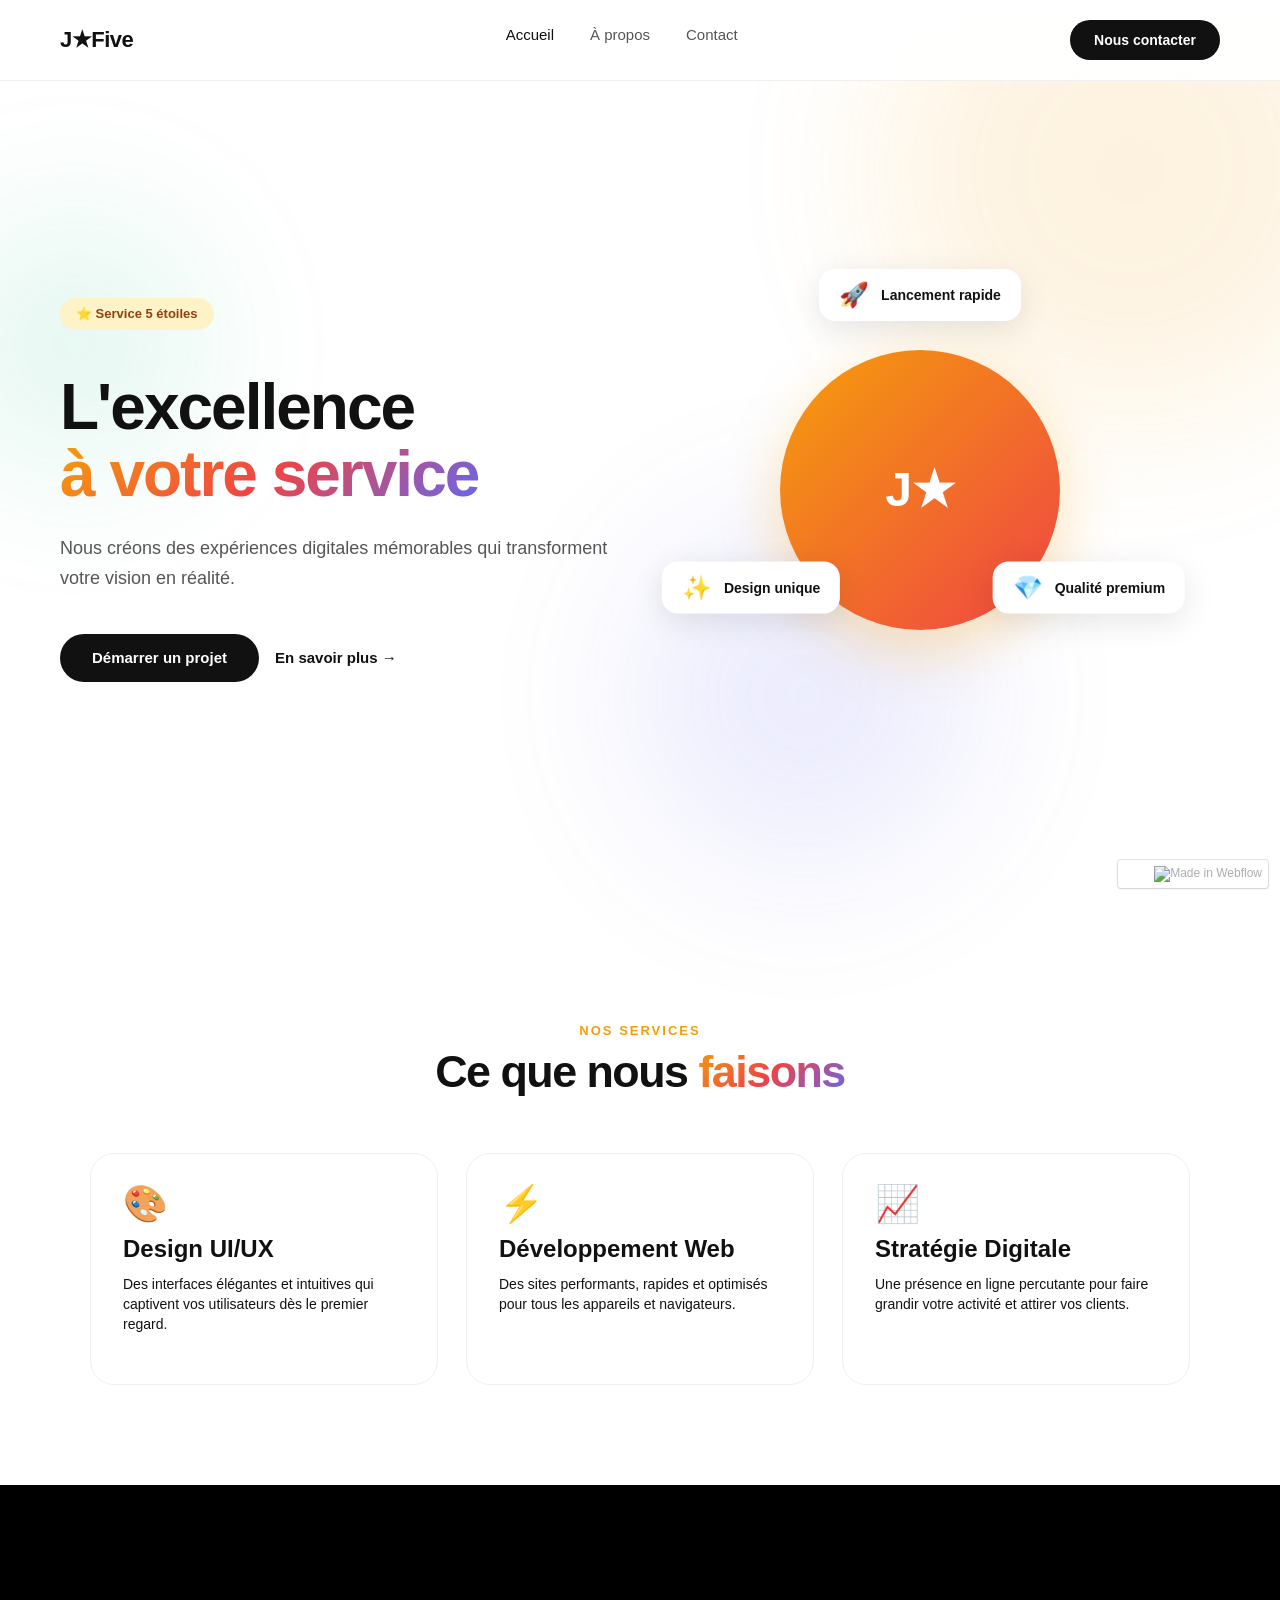
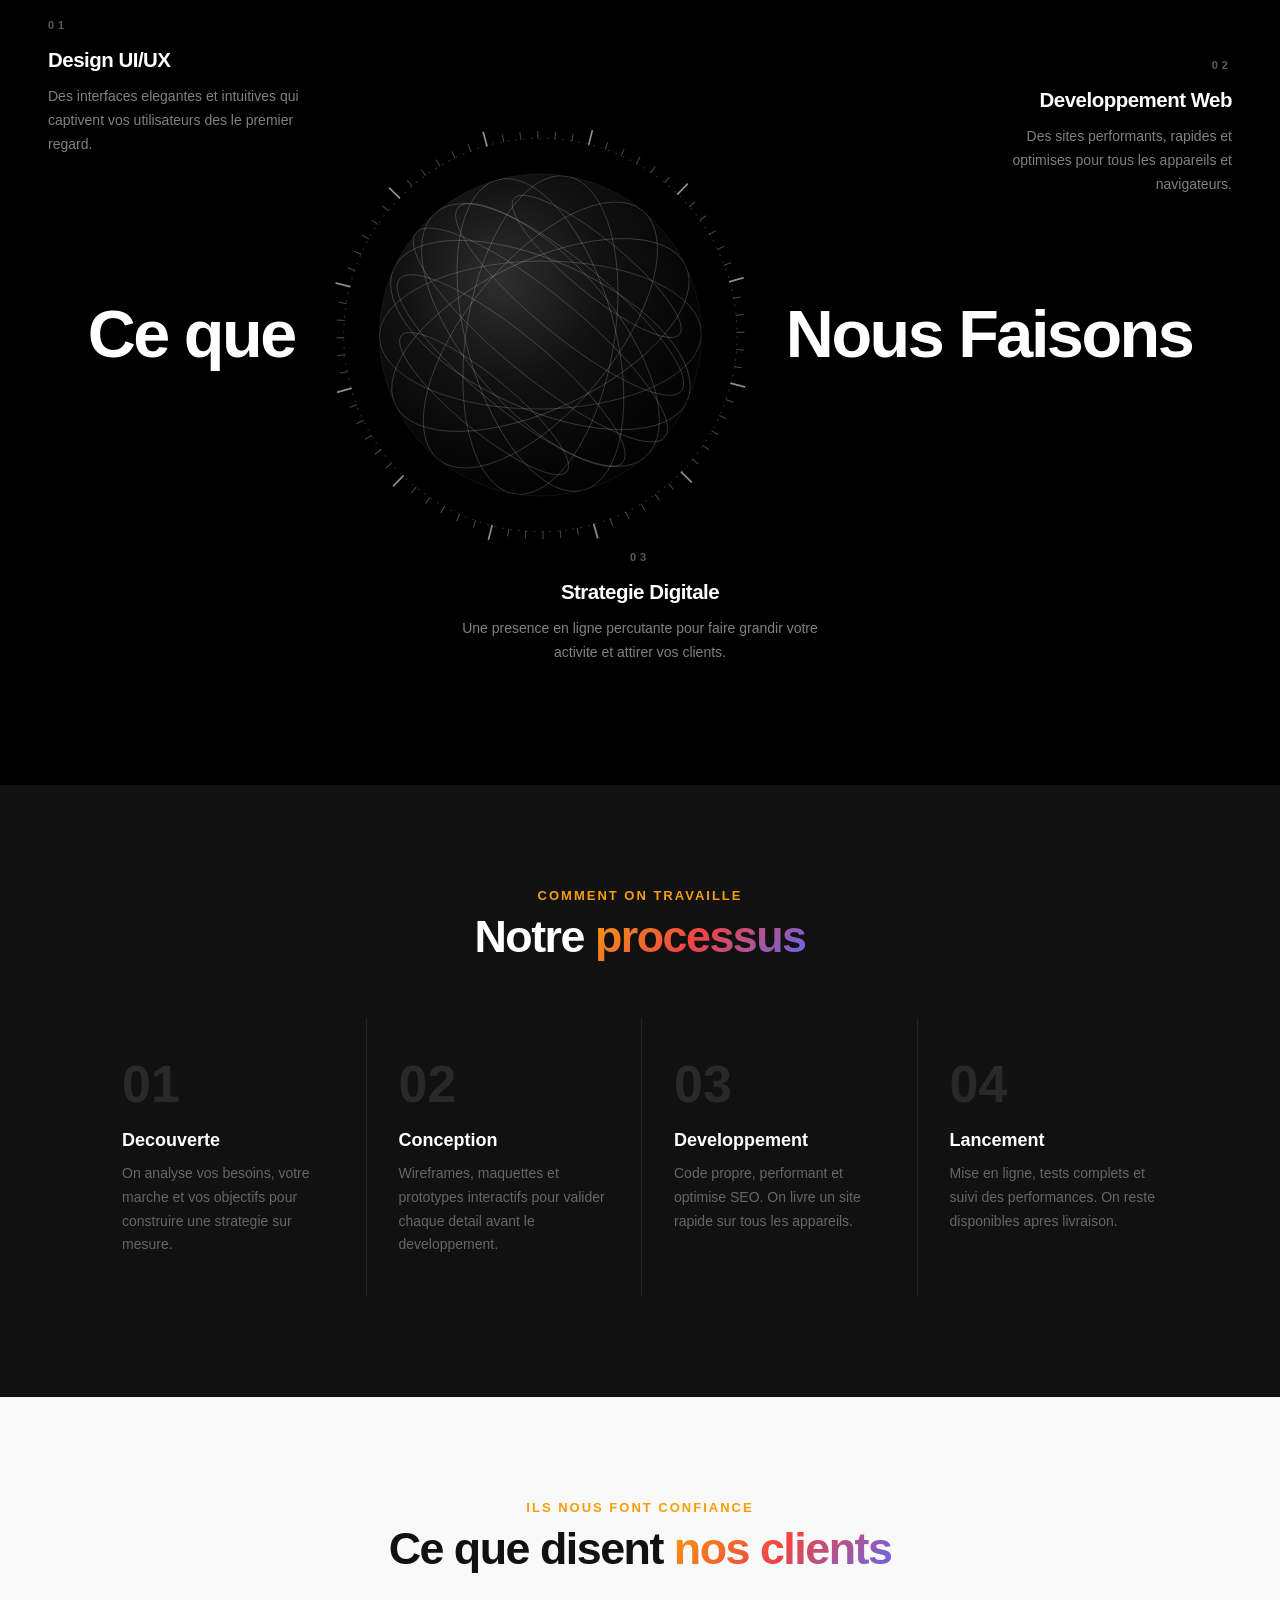
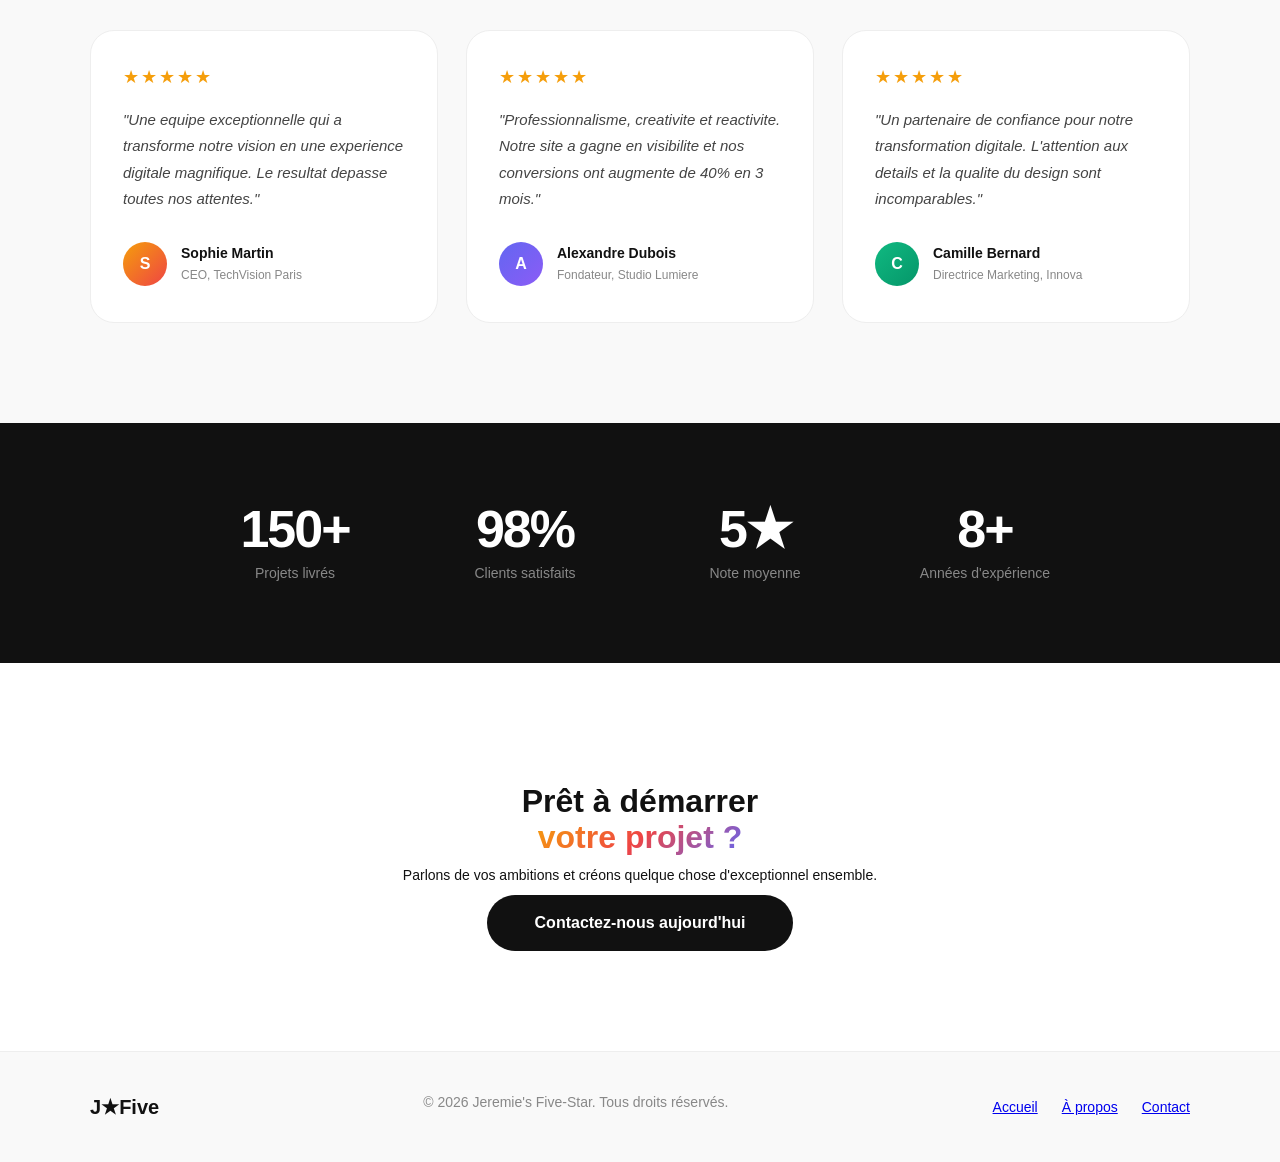
==== index.html @ de2d24b9 "mon-site-five-stars" ====
<!DOCTYPE html>
<!-- This site was created in Webflow. https://webflow.com --><!-- Last Published: Wed May 27 2026 10:41:12 GMT+0000 (Coordinated Universal Time) --><html data-wf-domain="jeremies-five-star-site-17f12b.webflow.io" data-wf-page="6a0da6b49614e8743e58b1e6" data-wf-site="6a0da6b29614e8743e58b1a1" data-wf-status="1"><head><meta charset="utf-8"/><link href="https://cdn.prod.website-files.com" rel="preconnect"/><title>Jeremie's Five-Star Site</title><meta content="width=device-width, initial-scale=1" name="viewport"/><meta content="Webflow" name="generator"/><link href="6a0da6b29614e8743e58b1a1/css/jeremies-five-star-site-17f12b.webflow.shared.10fe411de.css" rel="stylesheet" type="text/css"/><script type="text/javascript">!function(o,c){var n=c.documentElement,t=" w-mod-";n.className+=t+"js",("ontouchstart"in o||o.DocumentTouch&&c instanceof DocumentTouch)&&(n.className+=t+"touch")}(window,document);</script><link href="https://cdn.prod.website-files.com/img/favicon.ico" rel="shortcut icon" type="image/x-icon"/><link href="https://cdn.prod.website-files.com/img/webclip.png" rel="apple-touch-icon"/>
<style id="orbit-override">

/* 1. Permettre aux cartes d etre visibles en dehors du hero */
.fs-hero        { overflow: visible !important; }
.fs-hero-visual {
  overflow: visible !important;
  position: relative !important;
  display: flex !important;
  justify-content: center !important;
  align-items: center !important;
  width: 520px;
  height: 520px !important;
}

/* 2. Reset positionnement absolu ancien des cartes */
.fs-card-1,
.fs-card-2,
.fs-card-3 {
  position: absolute !important;
  top: auto !important; left: auto !important;
  right: auto !important; bottom: auto !important;
  animation: none !important;
  white-space: nowrap;
}

/* 3. Anneau orbital : pivot au centre du cercle J-star */
.fs-orbit-ring {
  position: absolute;
  top: 50%;
  left: 50%;
  width: 0;
  height: 0;
  transform-origin: 0 0;
  animation: orbit-ring-spin 10s linear infinite;
  z-index: 10;
}

/* 4. Slots : 3 points a 120 deg sur l anneau (rayon 195px) */
.fs-orbit-slot {
  position: absolute;
  top: 0;
  left: 0;
  width: 0;
  height: 0;
}
.fs-slot-1 { transform: rotate(  0deg) translateY(-195px); }
.fs-slot-2 { transform: rotate(120deg) translateY(-195px); }
.fs-slot-3 { transform: rotate(240deg) translateY(-195px); }

/* 5. Cartes centrees sur leur slot, contre-rotation pour rester droites */
.fs-orbit-slot .fs-card-float {
  position: absolute !important;
  top: 0 !important;
  left: 0 !important;
}

/* Slot 1 : angle initial 0 deg -> contre-rotation 0 -> -360 */
.fs-slot-1 .fs-card-float {
  transform: translate(-50%, -50%) rotate(0deg);
  animation: orbit-counter-0   10s linear infinite;
}
/* Slot 2 : angle initial 120 deg -> contre-rotation -120 -> -480 */
.fs-slot-2 .fs-card-float {
  transform: translate(-50%, -50%) rotate(-120deg);
  animation: orbit-counter-120 10s linear infinite;
}
/* Slot 3 : angle initial 240 deg -> contre-rotation -240 -> -600 */
.fs-slot-3 .fs-card-float {
  transform: translate(-50%, -50%) rotate(-240deg);
  animation: orbit-counter-240 10s linear infinite;
}

/* 6. Cercle J-star : visible au-dessus de l anneau */
.fs-hero-circle       { z-index: 5; position: relative; }
.fs-hero-circle-inner { z-index: 5; }

/* 7. Keyframes ───────────────────────────────────── */
@keyframes orbit-ring-spin {
  from { transform: rotate(0deg);   }
  to   { transform: rotate(360deg); }
}
@keyframes orbit-counter-0 {
  from { transform: translate(-50%, -50%) rotate(  0deg); }
  to   { transform: translate(-50%, -50%) rotate(-360deg); }
}
@keyframes orbit-counter-120 {
  from { transform: translate(-50%, -50%) rotate(-120deg); }
  to   { transform: translate(-50%, -50%) rotate(-480deg); }
}
@keyframes orbit-counter-240 {
  from { transform: translate(-50%, -50%) rotate(-240deg); }
  to   { transform: translate(-50%, -50%) rotate(-600deg); }
}

/* 8. Hover : ombre doree */
.fs-card-float {
  transition: box-shadow 0.3s ease;
  cursor: default;
}
.fs-card-float:hover {
  box-shadow: 0 16px 48px rgba(245,158,11,0.45) !important;
}

/* keyframes de base (float + spin) conserves pour le reste du site */
@keyframes fs-float {
  0%, 100% { transform: translateY(0px); }
  50%       { transform: translateY(-18px); }
}
@keyframes fs-spin-slow {
  from { transform: rotate(0deg);   }
  to   { transform: rotate(360deg); }
}
@keyframes fs-slideDown {
  from { transform: translateY(-100%); opacity: 0; }
  to   { transform: translateY(0);     opacity: 1; }
}
@keyframes fs-fadeUp {
  from { transform: translateY(32px); opacity: 0; }
  to   { transform: translateY(0);    opacity: 1; }
}

</style>
<style id="fss3-style">

.fss3-section {
  background: #000;
  min-height: 100vh;
  display: flex;
  align-items: center;
  justify-content: center;
  padding: 100px 48px;
  overflow: hidden;
  position: relative;
}

/* Scene container de reference */
.fss3-scene {
  position: relative;
  width: 100%;
  max-width: 1280px;
  height: 680px;
}

/* ── Ligne centrale ── */
.fss3-center-row {
  position: absolute;
  top: 50%;
  left: 50%;
  transform: translate(-50%, -50%);
  display: flex;
  align-items: center;
  gap: 28px;
  pointer-events: none;
  white-space: nowrap;
}

.fss3-word {
  font-size: clamp(46px, 5.2vw, 84px);
  font-weight: 800;
  color: #fff;
  letter-spacing: -2.5px;
  line-height: 1;
}

.fss3-sphere-wrap {
  width:  clamp(260px, 34vw, 440px);
  height: clamp(260px, 34vw, 440px);
  flex-shrink: 0;
  pointer-events: auto;
}

/* ── Cartes de service ── */
.fss3-card {
  position: absolute;
  max-width: 280px;
}

.fss3-tl { top: 20px; left: 0; }
.fss3-tr { top: 60px; right: 0; text-align: right; max-width: 260px; }
.fss3-bc {
  bottom: 10px;
  left: 50%;
  transform: translateX(-50%);
  text-align: center;
  max-width: 380px;
}

/* textes cartes */
.fss3-num {
  display: block;
  font-size: 11px;
  font-weight: 700;
  color: rgba(255,255,255,0.35);
  letter-spacing: 4px;
  text-transform: uppercase;
  margin-bottom: 10px;
}

.fss3-title {
  font-size: clamp(18px, 1.6vw, 24px);
  font-weight: 800;
  color: #fff;
  letter-spacing: -0.5px;
  margin: 0 0 10px;
  transition: color .3s;
}

.fss3-desc {
  font-size: 14px;
  line-height: 1.7;
  color: rgba(255,255,255,0.5);
  margin: 0;
  transition: color .3s;
}

.fss3-card:hover .fss3-title { color: #f59e0b; }
.fss3-card:hover .fss3-desc  { color: rgba(255,255,255,0.75); }

/* ── Reveal au scroll ── */
.fss3-reveal {
  opacity: 0;
  transition: opacity .85s ease, transform .85s ease;
}
.fss3-tl.fss3-reveal { transform: translate(-28px, 0); }
.fss3-tr.fss3-reveal { transform: translate( 28px, 0); }
.fss3-bc.fss3-reveal { transform: translateX(-50%) translateY(28px); }

.fss3-reveal.fss3-on { opacity: 1; }
.fss3-tl.fss3-reveal.fss3-on { transform: translate(0,0); transition-delay: 0ms; }
.fss3-tr.fss3-reveal.fss3-on { transform: translate(0,0); transition-delay:150ms; }
.fss3-bc.fss3-reveal.fss3-on { transform: translateX(-50%) translateY(0); transition-delay:300ms; }

</style>
<style id="responsive-fix">
/* =============================================================
   RESPONSIVE — Tablette (<=991px), Mobile (<=767px), XS (<=479px)
   ============================================================= */

/* ── TABLETTE (<=991px) ── */
@media (max-width: 991px) {

  /* Navigation */
  .fs-nav { padding: 16px 32px; }

  /* Hero : colonne + centrage */
  .fs-hero {
    flex-direction: column;
    padding: 100px 40px 60px;
    gap: 60px;
    text-align: center;
  }
  .fs-hero-content { max-width: 100%; }
  .fs-hero-actions { justify-content: center; }

  /* Orbit hero : rayon reduit */
  .fs-hero-visual { width: 400px !important; height: 400px !important; }
  .fs-slot-1 { transform: rotate(  0deg) translateY(-155px); }
  .fs-slot-2 { transform: rotate(120deg) translateY(-155px); }
  .fs-slot-3 { transform: rotate(240deg) translateY(-155px); }

  /* Services */
  .fs-services { padding: 80px 40px; }
  .fs-services-grid { grid-template-columns: 1fr 1fr; }

  /* Stats */
  .fs-stats { padding: 60px 40px; }
  .fs-stats-grid { grid-template-columns: repeat(2, 1fr); gap: 32px; }

  /* CTA */
  .fs-cta-section { padding: 80px 40px; }

  /* Footer */
  .fs-footer { padding: 32px 40px; }
  .fs-footer-inner {
    flex-direction: column;
    gap: 16px;
    text-align: center;
  }
  .fs-footer-links { justify-content: center; }

  /* Section Ce que Nous Faisons */
  .fss3-section { padding: 80px 32px; min-height: auto; }
  .fss3-scene   { height: 760px; }
  .fss3-sphere-wrap { width: 300px !important; height: 300px !important; }
  .fss3-word { font-size: clamp(38px, 4.5vw, 60px); }
  .fss3-card { max-width: 230px; }
  .fss3-title { font-size: 18px !important; }
}

/* ── MOBILE (<=767px) ── */
@media (max-width: 767px) {

  /* Navigation */
  .fs-nav { padding: 14px 24px; gap: 12px; flex-wrap: wrap; }
  .fs-nav-links { gap: 18px; font-size: 14px; }

  /* Hero */
  .fs-hero { padding: 88px 24px 48px; gap: 40px; }

  /* Orbit hero : taille reduite */
  .fs-hero-visual { width: 320px !important; height: 320px !important; }
  .fs-hero-circle { width: 180px !important; height: 180px !important; }
  .fs-hero-circle-inner { font-size: 28px !important; }
  .fs-slot-1 { transform: rotate(  0deg) translateY(-120px); }
  .fs-slot-2 { transform: rotate(120deg) translateY(-120px); }
  .fs-slot-3 { transform: rotate(240deg) translateY(-120px); }
  .fs-card-float {
    font-size: 11px !important;
    padding: 10px 14px !important;
    gap: 8px !important;
    border-radius: 12px !important;
  }
  .fs-card-icon { font-size: 16px !important; }

  /* Services */
  .fs-services { padding: 60px 24px; }
  .fs-services-grid { grid-template-columns: 1fr; gap: 20px; }

  /* Stats */
  .fs-stats { padding: 50px 24px; }
  .fs-stats-grid { grid-template-columns: repeat(2, 1fr); gap: 28px; }
  .fs-stat-num { font-size: 42px; }

  /* CTA */
  .fs-cta-section { padding: 60px 24px; }

  /* Footer */
  .fs-footer { padding: 28px 24px; }

  /* ── Section Ce que Nous Faisons : mode colonne ── */
  .fss3-section { padding: 60px 24px; }

  /* Scene passe en flex column */
  .fss3-scene {
    height: auto !important;
    display: flex !important;
    flex-direction: column !important;
    align-items: center !important;
    gap: 36px !important;
  }

  /* Ligne centrale : colonne (sphere entre les mots) */
  .fss3-center-row {
    position: static !important;
    transform: none !important;
    flex-direction: column !important;
    white-space: normal !important;
    text-align: center;
    gap: 16px;
    width: 100%;
    order: 2;
  }
  .fss3-word {
    font-size: clamp(34px, 8.5vw, 56px);
    letter-spacing: -1.5px;
  }
  .fss3-sphere-wrap {
    width: 260px !important;
    height: 260px !important;
  }

  /* Cartes : retour au flux normal */
  .fss3-card {
    position: static !important;
    transform: none !important;
    max-width: 100% !important;
    width: 100%;
    text-align: left !important;
  }
  .fss3-tl { order: 1; }
  .fss3-tr { order: 3; }
  .fss3-bc { order: 4; }

  /* Reveal simplifie pour mobile */
  .fss3-tl.fss3-reveal,
  .fss3-tr.fss3-reveal,
  .fss3-bc.fss3-reveal {
    transform: translateY(24px) !important;
  }
  .fss3-tl.fss3-reveal.fss3-on,
  .fss3-tr.fss3-reveal.fss3-on,
  .fss3-bc.fss3-reveal.fss3-on {
    transform: translateY(0) !important;
  }

  .fss3-title { font-size: 20px !important; }
  .fss3-desc  { font-size: 14px; }
}

/* ── PETIT MOBILE (<=479px) ── */
@media (max-width: 479px) {

  /* Navigation : cache les liens, garde logo + CTA */
  .fs-nav { padding: 12px 20px; }
  .fs-nav-links { display: none; }

  /* Hero */
  .fs-hero { padding: 76px 20px 40px; gap: 32px; }

  /* Orbit hero : tres reduit */
  .fs-hero-visual { width: 270px !important; height: 270px !important; }
  .fs-hero-circle { width: 150px !important; height: 150px !important; }
  .fs-hero-circle-inner { font-size: 22px !important; }
  .fs-slot-1 { transform: rotate(  0deg) translateY(-102px); }
  .fs-slot-2 { transform: rotate(120deg) translateY(-102px); }
  .fs-slot-3 { transform: rotate(240deg) translateY(-102px); }
  .fs-card-float {
    font-size: 10px !important;
    padding: 8px 12px !important;
    gap: 6px !important;
  }
  .fs-card-icon { font-size: 13px !important; }

  /* Services */
  .fs-services { padding: 48px 20px; }
  .fs-service-card { padding: 28px 24px; }

  /* Stats */
  .fs-stats { padding: 40px 20px; }
  .fs-stat-num { font-size: 36px; }
  .fs-stat-label { font-size: 13px; }

  /* CTA */
  .fs-cta-section { padding: 48px 20px; }

  /* Footer */
  .fs-footer { padding: 22px 20px; }

  /* Section Ce que Nous Faisons */
  .fss3-section { padding: 48px 20px; }
  .fss3-sphere-wrap { width: 220px !important; height: 220px !important; }
  .fss3-word { font-size: clamp(28px, 7.5vw, 44px); }
  .fss3-title { font-size: 18px !important; }
}
</style>
<style id="shared-extra">

/* ── Temoignages ── */
.fs-testimonials {
  background: #f9f9f9;
  padding: 100px 60px;
}
.fs-testi-grid {
  display: grid;
  grid-template-columns: repeat(3,1fr);
  gap: 28px;
  max-width: 1100px;
  margin: 0 auto;
}
.fs-testi-card {
  background: #fff;
  border: 1px solid #eee;
  border-radius: 24px;
  padding: 36px 32px;
  display: flex;
  flex-direction: column;
  gap: 20px;
  transition: box-shadow .3s, transform .3s;
}
.fs-testi-card:hover {
  box-shadow: 0 16px 48px rgba(0,0,0,.08);
  transform: translateY(-4px);
}
.fs-testi-stars { color: #f59e0b; font-size: 18px; letter-spacing: 2px; }
.fs-testi-text  { color: #444; font-size: 15px; line-height: 1.75; font-style: italic; flex: 1; }
.fs-testi-author { display: flex; align-items: center; gap: 14px; }
.fs-testi-avatar {
  width: 44px; height: 44px; border-radius: 50%;
  display: flex; align-items: center; justify-content: center;
  font-weight: 800; font-size: 16px; color: #fff; flex-shrink: 0;
}
.fs-testi-name  { font-weight: 700; font-size: 14px; color: #111; }
.fs-testi-role  { font-size: 12px; color: #888; margin-top: 2px; }

/* ── Processus ── */
.fs-process {
  background: #111;
  padding: 100px 60px;
}
.fs-process-grid {
  display: grid;
  grid-template-columns: repeat(4,1fr);
  gap: 2px;
  max-width: 1100px;
  margin: 48px auto 0;
}
.fs-process-step {
  padding: 40px 32px;
  border-left: 1px solid rgba(255,255,255,.08);
  opacity: 0;
  transform: translateY(36px);
  transition: opacity .7s ease, transform .7s ease;
}
.fs-process-step:first-child { border-left: none; }
.fs-process-step.fs-visible  { opacity: 1; transform: translateY(0); }
.fs-process-num  { font-size: 52px; font-weight: 800; color: rgba(255,255,255,.1); line-height:1; margin-bottom:20px; }
.fs-process-title { font-size: 18px; font-weight: 800; color: #fff; margin-bottom: 12px; }
.fs-process-desc  { font-size: 14px; color: #666; line-height: 1.7; }

/* ── Hero About ── */
.fs-about-hero-wrap {
  background: #fff;
  padding: 160px 60px 100px;
  text-align: center;
  position: relative;
  overflow: hidden;
}
.fs-about-badge {
  display: inline-flex; align-items: center; gap: 6px;
  background: #fef3c7; color: #92400e;
  border-radius: 100px; padding: 6px 18px;
  font-size: 13px; font-weight: 700;
  margin-bottom: 28px;
}
.fs-about-h1 {
  font-size: clamp(40px,5.5vw,76px);
  font-weight: 800; letter-spacing: -2.5px;
  color: #111; line-height: 1.05; margin-bottom: 28px;
}
.fs-about-sub {
  font-size: 18px; color: #555; line-height: 1.7;
  max-width: 620px; margin: 0 auto 60px;
}
.fs-about-stats {
  display: flex; justify-content: center; gap: 64px;
  flex-wrap: wrap;
}
.fs-about-stat-val {
  font-size: 48px; font-weight: 800; letter-spacing:-2px; color:#111; line-height:1;
}
.fs-about-stat-lbl { font-size: 13px; color: #888; margin-top: 6px; font-weight: 500; }

/* ── Histoire ── */
.fs-histoire {
  background: #f9f9f9;
  padding: 100px 60px;
}
.fs-histoire-inner {
  display: grid;
  grid-template-columns: 1fr 1fr;
  gap: 80px;
  align-items: center;
  max-width: 1100px;
  margin: 0 auto;
}
.fs-histoire-year {
  font-size: clamp(100px,12vw,160px);
  font-weight: 800; color: rgba(0,0,0,.06);
  line-height: 1; letter-spacing: -6px; margin-bottom: 8px;
}
.fs-histoire-subtitle { color: #f59e0b; font-size: 13px; font-weight: 700; letter-spacing: 3px; text-transform: uppercase; margin-bottom: 16px; }
.fs-histoire-h2 { font-size: clamp(28px,3vw,44px); font-weight: 800; color: #111; letter-spacing:-1.5px; margin-bottom: 20px; }
.fs-histoire-p  { font-size: 16px; color: #555; line-height: 1.8; margin-bottom: 16px; }
.fs-histoire-visual {
  position: relative; height: 420px;
  display: flex; align-items: center; justify-content: center;
}
.fs-histoire-box {
  width: 280px; height: 280px; border-radius: 36px;
  background: linear-gradient(135deg,#111 0%,#333 100%);
  display: flex; align-items: center; justify-content: center;
  font-size: 90px;
  animation: fs-float 5s ease-in-out infinite;
  box-shadow: 0 24px 64px rgba(0,0,0,.18);
}
.fs-histoire-tag {
  position: absolute; background: #fff;
  border-radius: 14px; padding: 12px 20px;
  font-size: 13px; font-weight: 700;
  box-shadow: 0 4px 20px rgba(0,0,0,.1);
}
.fs-histoire-tag-1 { top: 32px; right: 16px; color: #f59e0b; }
.fs-histoire-tag-2 { bottom: 48px; left: 0; color: #6366f1; }

/* ── Equipe ── */
.fs-equipe { background: #fff; padding: 100px 60px; }
.fs-equipe-grid {
  display: grid; grid-template-columns: repeat(3,1fr);
  gap: 36px; max-width: 900px; margin: 64px auto 0;
}
.fs-equipe-card { text-align: center; }
.fs-equipe-avatar {
  width: 110px; height: 110px; border-radius: 50%;
  display: flex; align-items: center; justify-content: center;
  font-size: 40px; font-weight: 800; color: #fff;
  margin: 0 auto 20px;
}
.fs-equipe-name { font-size: 20px; font-weight: 800; color: #111; margin-bottom: 6px; }
.fs-equipe-role { font-size: 13px; color: #f59e0b; font-weight: 700; letter-spacing: 2px; text-transform: uppercase; margin-bottom: 14px; }
.fs-equipe-bio  { font-size: 14px; color: #666; line-height: 1.7; }

/* ── Valeurs ── */
.fs-valeurs { background: #0a0a0a; padding: 100px 60px; }
.fs-valeurs-grid {
  display: grid; grid-template-columns: repeat(3,1fr);
  gap: 24px; max-width: 1000px; margin: 64px auto 0;
}
.fs-valeur-card {
  border: 1px solid rgba(255,255,255,.08);
  border-radius: 24px; padding: 40px 32px;
  transition: border-color .3s, background .3s;
}
.fs-valeur-card:hover { background: rgba(255,255,255,.04); border-color: rgba(245,158,11,.4); }
.fs-valeur-emoji { font-size: 36px; margin-bottom: 20px; }
.fs-valeur-title { font-size: 20px; font-weight: 800; color: #fff; margin-bottom: 12px; letter-spacing:-.5px; }
.fs-valeur-desc  { font-size: 14px; color: rgba(255,255,255,.5); line-height: 1.75; }

/* ── CTA About ── */
.fs-cta-about {
  background: linear-gradient(135deg,#f59e0b 0%,#ef4444 50%,#6366f1 100%);
  padding: 100px 60px; text-align: center;
}
.fs-cta-about h2 { font-size: clamp(36px,4.5vw,64px); font-weight:800; color:#fff; letter-spacing:-2px; margin-bottom:20px; }
.fs-cta-about p  { font-size:18px; color:rgba(255,255,255,.85); max-width:520px; margin:0 auto 40px; line-height:1.7; }
.fs-btn-white-lg {
  background:#fff; color:#111; border-radius:100px;
  padding:16px 44px; font-size:16px; font-weight:700;
  text-decoration:none; display:inline-block;
  transition: transform .2s, box-shadow .2s;
}
.fs-btn-white-lg:hover { transform:translateY(-2px); box-shadow:0 16px 40px rgba(0,0,0,.2); }

/* ── Reveal generique ── */
.fs-reveal-up {
  opacity: 0; transform: translateY(40px);
  transition: opacity .75s ease, transform .75s ease;
}
.fs-reveal-up.fs-visible { opacity:1; transform:translateY(0); }

/* ── Responsive additions ── */
@media (max-width: 991px) {
  .fs-testi-grid   { grid-template-columns: 1fr 1fr; }
  .fs-process-grid { grid-template-columns: 1fr 1fr; }
  .fs-histoire-inner { grid-template-columns: 1fr; gap:40px; }
  .fs-histoire-visual { height: 280px; order: -1; }
  .fs-histoire-box { width: 200px; height: 200px; font-size: 64px; }
  .fs-equipe-grid  { grid-template-columns: 1fr 1fr; }
  .fs-valeurs-grid { grid-template-columns: 1fr 1fr; }
  .fs-about-stats  { gap: 40px; }
  .fs-testimonials,.fs-process,.fs-about-hero-wrap,
  .fs-histoire,.fs-equipe,.fs-valeurs,.fs-cta-about { padding: 80px 40px; }
  .fs-about-hero-wrap { padding-top: 130px; }
}
@media (max-width: 767px) {
  .fs-testi-grid   { grid-template-columns: 1fr; }
  .fs-process-grid { grid-template-columns: 1fr 1fr; gap: 0; }
  .fs-equipe-grid  { grid-template-columns: 1fr; }
  .fs-valeurs-grid { grid-template-columns: 1fr; }
  .fs-about-stats  { gap: 28px; }
  .fs-about-stat-val { font-size: 38px; }
  .fs-testimonials,.fs-process,.fs-about-hero-wrap,
  .fs-histoire,.fs-equipe,.fs-valeurs,.fs-cta-about { padding: 60px 24px; }
  .fs-about-hero-wrap { padding-top: 110px; }
  .fs-histoire-year { font-size: 80px; }
}
@media (max-width: 479px) {
  .fs-process-grid { grid-template-columns: 1fr; }
  .fs-about-stats  { flex-direction: column; gap: 20px; }
  .fs-testimonials,.fs-process,.fs-about-hero-wrap,
  .fs-histoire,.fs-equipe,.fs-valeurs,.fs-cta-about { padding: 48px 20px; }
  .fs-about-hero-wrap { padding-top: 90px; }
}
</style>
</head><body class="body"><div class="fs-site"><nav class="fs-nav"><div class="fs-nav-logo">J<span>★</span>Five</div><ul class="fs-nav-links" role="list"><li><a aria-current="page" class="fs-nav-link active w--current" href="index.html">Accueil</a></li><li><a class="fs-nav-link" href="untitled/index.html">À propos</a></li><li><a class="fs-nav-link" href="contact/index.html">Contact</a></li></ul><a class="fs-nav-cta" href="contact/index.html">Nous contacter</a></nav><section class="fs-hero"><div class="fs-hero-bg"><div class="fs-orb fs-orb-1"></div><div class="fs-orb fs-orb-2"></div><div class="fs-orb fs-orb-3"></div></div><div class="fs-hero-content"><div class="fs-badge">⭐ Service 5 étoiles</div><h1 class="fs-hero-title">L'excellence<br/><span class="fs-gradient-text">à votre service</span></h1><p class="fs-hero-sub">Nous créons des expériences digitales mémorables qui transforment votre vision en réalité.</p><div class="fs-hero-actions"><a class="fs-btn-primary" href="contact/index.html">Démarrer un projet</a><a class="fs-btn-ghost" href="untitled/index.html">En savoir plus →</a></div></div><div class="fs-hero-visual"><div class="fs-orbit-ring"><div class="fs-orbit-slot fs-slot-1"><div class="fs-card-float fs-card-1"><div class="fs-card-icon">🚀</div><div>Lancement rapide</div></div></div><div class="fs-orbit-slot fs-slot-2"><div class="fs-card-float fs-card-2"><div class="fs-card-icon">💎</div><div>Qualité premium</div></div></div><div class="fs-orbit-slot fs-slot-3"><div class="fs-card-float fs-card-3"><div class="fs-card-icon">✨</div><div>Design unique</div></div></div></div><div class="fs-hero-circle"><div class="fs-hero-circle-inner">J★</div></div></div></section><section class="fs-services"><div class="fs-section-header"><span class="fs-label">Nos services</span><h2 class="fs-section-title">Ce que nous <span class="fs-gradient-text">faisons</span></h2></div><div class="fs-services-grid"><div class="fs-service-card"><div class="fs-service-icon">🎨</div><h3>Design UI/UX</h3><p>Des interfaces élégantes et intuitives qui captivent vos utilisateurs dès le premier regard.</p></div><div class="fs-service-card"><div class="fs-service-icon">⚡</div><h3>Développement Web</h3><p>Des sites performants, rapides et optimisés pour tous les appareils et navigateurs.</p></div><div class="fs-service-card"><div class="fs-service-icon">📈</div><h3>Stratégie Digitale</h3><p>Une présence en ligne percutante pour faire grandir votre activité et attirer vos clients.</p></div></div></section>
<section class="fss3-section">
<div class="fss3-scene">
<!-- Carte 1 : haut-gauche -->
<div class="fss3-card fss3-tl fss3-reveal">
<span class="fss3-num">01</span>
<h3 class="fss3-title">Design UI/UX</h3>
<p class="fss3-desc">Des interfaces elegantes et intuitives
        qui captivent vos utilisateurs des le premier regard.</p>
</div>
<!-- Carte 2 : haut-droite -->
<div class="fss3-card fss3-tr fss3-reveal">
<span class="fss3-num">02</span>
<h3 class="fss3-title">Developpement Web</h3>
<p class="fss3-desc">Des sites performants, rapides et optimises
        pour tous les appareils et navigateurs.</p>
</div>
<!-- Ligne centrale : Ce que [SPHERE] Nous Faisons -->
<div class="fss3-center-row">
<span class="fss3-word">Ce que</span>
<div class="fss3-sphere-wrap">
<svg id="fss3-svg" overflow="visible" viewbox="0 0 500 500" xmlns="http://www.w3.org/2000/svg">
<defs>
<radialgradient cx="38%" cy="33%" id="fss3-sg" r="65%">
<stop offset="0%" stop-color="#2e2e2e"></stop>
<stop offset="50%" stop-color="#111"></stop>
<stop offset="100%" stop-color="#030303"></stop>
</radialgradient>
<clippath id="fss3-sc">
<circle cx="250" cy="250" r="185"></circle>
</clippath>
</defs>
<!-- Fond sphere -->
<circle cx="250" cy="250" fill="url(#fss3-sg)" r="185"></circle>
<!-- Reseau filaire (tourne au scroll) -->
<g clip-path="url(#fss3-sc)" fill="none" id="fss3-wire" stroke="rgba(255,255,255,0.22)" stroke-width="0.9">
<!-- Meridiens -->
<ellipse cx="250" cy="250" rx="85" ry="185" transform="rotate(0,250,250)"></ellipse>
<ellipse cx="250" cy="250" rx="85" ry="185" transform="rotate(25,250,250)"></ellipse>
<ellipse cx="250" cy="250" rx="85" ry="185" transform="rotate(50,250,250)"></ellipse>
<ellipse cx="250" cy="250" rx="85" ry="185" transform="rotate(75,250,250)"></ellipse>
<ellipse cx="250" cy="250" rx="85" ry="185" transform="rotate(100,250,250)"></ellipse>
<ellipse cx="250" cy="250" rx="85" ry="185" transform="rotate(125,250,250)"></ellipse>
<ellipse cx="250" cy="250" rx="85" ry="185" transform="rotate(150,250,250)"></ellipse>
<!-- Paralleles -->
<ellipse cx="250" cy="250" rx="185" ry="47"></ellipse>
<ellipse cx="250" cy="197" rx="166" ry="42"></ellipse>
<ellipse cx="250" cy="303" rx="166" ry="42"></ellipse>
<ellipse cx="250" cy="148" rx="123" ry="31"></ellipse>
<ellipse cx="250" cy="352" rx="123" ry="31"></ellipse>
</g>
<!-- Bord sphere -->
<circle cx="250" cy="250" fill="none" r="185" stroke="rgba(255,255,255,0.07)" stroke-width="1"></circle>
<!-- Anneau + ticks (counter-tourne) -->
<g id="fss3-ring-grp">
<circle cx="250" cy="250" fill="none" r="226" stroke="rgba(255,255,255,0.2)" stroke-dasharray="2 7" stroke-width="1.2"></circle>
<g id="fss3-ticks" stroke-linecap="round"></g>
</g>
</svg>
</div>
<span class="fss3-word">Nous Faisons</span>
</div>
<!-- Carte 3 : bas-centre -->
<div class="fss3-card fss3-bc fss3-reveal">
<span class="fss3-num">03</span>
<h3 class="fss3-title">Strategie Digitale</h3>
<p class="fss3-desc">Une presence en ligne percutante pour faire
        grandir votre activite et attirer vos clients.</p>
</div>
</div>
</section>
<section class="fs-process">
<div class="fs-section-header fs-reveal-up" style="text-align:center">
<span class="fs-label" style="color:#f59e0b">Comment on travaille</span>
<h2 class="fs-section-title" style="color:#fff">Notre <span class="fs-gradient-text">processus</span></h2>
</div>
<div class="fs-process-grid">
<div class="fs-process-step" style="transition-delay:0ms">
<div class="fs-process-num">01</div>
<div class="fs-process-title">Decouverte</div>
<div class="fs-process-desc">On analyse vos besoins, votre marche et vos objectifs pour construire une strategie sur mesure.</div>
</div>
<div class="fs-process-step" style="transition-delay:120ms">
<div class="fs-process-num">02</div>
<div class="fs-process-title">Conception</div>
<div class="fs-process-desc">Wireframes, maquettes et prototypes interactifs pour valider chaque detail avant le developpement.</div>
</div>
<div class="fs-process-step" style="transition-delay:240ms">
<div class="fs-process-num">03</div>
<div class="fs-process-title">Developpement</div>
<div class="fs-process-desc">Code propre, performant et optimise SEO. On livre un site rapide sur tous les appareils.</div>
</div>
<div class="fs-process-step" style="transition-delay:360ms">
<div class="fs-process-num">04</div>
<div class="fs-process-title">Lancement</div>
<div class="fs-process-desc">Mise en ligne, tests complets et suivi des performances. On reste disponibles apres livraison.</div>
</div>
</div>
</section>
<section class="fs-testimonials">
<div class="fs-section-header fs-reveal-up">
<span class="fs-label">Ils nous font confiance</span>
<h2 class="fs-section-title">Ce que disent <span class="fs-gradient-text">nos clients</span></h2>
</div>
<div class="fs-testi-grid">
<div class="fs-testi-card fs-reveal-up" style="transition-delay:0ms">
<div class="fs-testi-stars">★★★★★</div>
<p class="fs-testi-text">"Une equipe exceptionnelle qui a transforme notre vision en une experience digitale magnifique. Le resultat depasse toutes nos attentes."</p>
<div class="fs-testi-author">
<div class="fs-testi-avatar" style="background:linear-gradient(135deg,#f59e0b,#ef4444)">S</div>
<div>
<div class="fs-testi-name">Sophie Martin</div>
<div class="fs-testi-role">CEO, TechVision Paris</div>
</div>
</div>
</div>
<div class="fs-testi-card fs-reveal-up" style="transition-delay:120ms">
<div class="fs-testi-stars">★★★★★</div>
<p class="fs-testi-text">"Professionnalisme, creativite et reactivite. Notre site a gagne en visibilite et nos conversions ont augmente de 40% en 3 mois."</p>
<div class="fs-testi-author">
<div class="fs-testi-avatar" style="background:linear-gradient(135deg,#6366f1,#8b5cf6)">A</div>
<div>
<div class="fs-testi-name">Alexandre Dubois</div>
<div class="fs-testi-role">Fondateur, Studio Lumiere</div>
</div>
</div>
</div>
<div class="fs-testi-card fs-reveal-up" style="transition-delay:240ms">
<div class="fs-testi-stars">★★★★★</div>
<p class="fs-testi-text">"Un partenaire de confiance pour notre transformation digitale. L'attention aux details et la qualite du design sont incomparables."</p>
<div class="fs-testi-author">
<div class="fs-testi-avatar" style="background:linear-gradient(135deg,#10b981,#059669)">C</div>
<div>
<div class="fs-testi-name">Camille Bernard</div>
<div class="fs-testi-role">Directrice Marketing, Innova</div>
</div>
</div>
</div>
</div>
</section>
<section class="fs-stats"><div class="fs-stats-grid"><div class="fs-stat-item"><div class="fs-stat-num">150+</div><div class="fs-stat-label">Projets livrés</div></div><div class="fs-stat-item"><div class="fs-stat-num">98%</div><div class="fs-stat-label">Clients satisfaits</div></div><div class="fs-stat-item"><div class="fs-stat-num">5★</div><div class="fs-stat-label">Note moyenne</div></div><div class="fs-stat-item"><div class="fs-stat-num">8+</div><div class="fs-stat-label">Années d'expérience</div></div></div></section><section class="fs-cta-section"><div class="fs-cta-inner"><h2>Prêt à démarrer<br/><span class="fs-gradient-text">votre projet ?</span></h2><p>Parlons de vos ambitions et créons quelque chose d'exceptionnel ensemble.</p><a class="fs-btn-primary fs-btn-large" href="contact/index.html">Contactez-nous aujourd'hui</a></div></section><footer class="fs-footer"><div class="fs-footer-inner"><div class="fs-footer-logo">J<span>★</span>Five</div><p class="fs-footer-copy">© 2026 Jeremie's Five-Star. Tous droits réservés.</p><div class="fs-footer-links"><a aria-current="page" class="active w--current" href="index.html">Accueil</a><a class="" href="untitled/index.html">À propos</a><a class="" href="contact/index.html">Contact</a></div></div></footer></div><script src="js/jquery-3.5.1.min.dc5e7f18c8.js" type="text/javascript"></script><script src="6a0da6b29614e8743e58b1a1/js/webflow.751e0867.c4af84be1c21006a.js" type="text/javascript"></script>
<script id="fss3-script">
(function () {

  /* ── Ticks sur l anneau ── */
  var ticks = document.getElementById('fss3-ticks');
  if (ticks) {
    for (var i = 0; i < 72; i++) {
      var a = (i * 5 - 90) * Math.PI / 180;
      var R = 226;
      var long = (i % 6 === 0);
      var len  = long ? 16 : 8;
      var x1 = (250 + R * Math.cos(a)).toFixed(2);
      var y1 = (250 + R * Math.sin(a)).toFixed(2);
      var x2 = (250 + (R + len) * Math.cos(a)).toFixed(2);
      var y2 = (250 + (R + len) * Math.sin(a)).toFixed(2);
      var ln = document.createElementNS('http://www.w3.org/2000/svg','line');
      ln.setAttribute('x1', x1); ln.setAttribute('y1', y1);
      ln.setAttribute('x2', x2); ln.setAttribute('y2', y2);
      ln.setAttribute('stroke', long ? 'rgba(255,255,255,0.55)' : 'rgba(255,255,255,0.28)');
      ln.setAttribute('stroke-width', long ? '2' : '1.2');
      ticks.appendChild(ln);
    }
  }

  /* ── Rotation sphere + anneau au scroll ── */
  var wire   = document.getElementById('fss3-wire');
  var ringGrp = document.getElementById('fss3-ring-grp');
  var section = document.querySelector('.fss3-section');
  var rot = 0, target = 0;

  window.addEventListener('scroll', function () {
    if (!section) return;
    var rect = section.getBoundingClientRect();
    var p = Math.max(0, Math.min(1, -rect.top / (section.offsetHeight - window.innerHeight + 1)));
    target = p * 180;
  });

  (function loop() {
    rot += (target - rot) * 0.07;
    if (wire)    wire.setAttribute('transform',
                   'rotate(' + rot.toFixed(2) + ',250,250)');
    if (ringGrp) ringGrp.setAttribute('transform',
                   'rotate(' + (-rot * 0.4).toFixed(2) + ',250,250)');
    requestAnimationFrame(loop);
  })();

  /* ── Reveal cartes ── */
  var obs = new IntersectionObserver(function (entries) {
    entries.forEach(function (e) {
      if (e.isIntersecting) e.target.classList.add('fss3-on');
    });
  }, { threshold: 0.2 });
  document.querySelectorAll('.fss3-reveal').forEach(function (el) {
    obs.observe(el);
  });

})();
</script>
<script id="shared-extra-js">
(function(){
  var obs = new IntersectionObserver(function(entries){
    entries.forEach(function(e){
      if(e.isIntersecting){
        e.target.classList.add('fs-visible');
      }
    });
  },{threshold:0.15});
  document.querySelectorAll(
    '.fs-process-step, .fs-reveal-up, .fs-testi-card'
  ).forEach(function(el){ obs.observe(el); });

  // counter animation
  document.querySelectorAll('[data-count]').forEach(function(el){
    var target = parseInt(el.getAttribute('data-count'));
    var obs2 = new IntersectionObserver(function(entries){
      if(!entries[0].isIntersecting) return;
      obs2.disconnect();
      var start = 0, duration = 1800;
      var startTime = null;
      function step(ts){
        if(!startTime) startTime = ts;
        var progress = Math.min((ts-startTime)/duration,1);
        var ease = 1 - Math.pow(1-progress,3);
        el.textContent = Math.round(ease*target) + (el.getAttribute('data-suffix')||'');
        if(progress<1) requestAnimationFrame(step);
      }
      requestAnimationFrame(step);
    },{threshold:0.5});
    obs2.observe(el);
  });
})();
</script>
</body></html>
---- 6a0da6b29614e8743e58b1a1/css/jeremies-five-star-site-17f12b.webflow.shared.10fe411de.css ----
html {
  -webkit-text-size-adjust: 100%;
  -ms-text-size-adjust: 100%;
  font-family: sans-serif;
}

body {
  margin: 0;
}

article, aside, details, figcaption, figure, footer, header, hgroup, main, menu, nav, section, summary {
  display: block;
}

audio, canvas, progress, video {
  vertical-align: baseline;
  display: inline-block;
}

audio:not([controls]) {
  height: 0;
  display: none;
}

[hidden], template {
  display: none;
}

a {
  background-color: #0000;
}

a:active, a:hover {
  outline: 0;
}

abbr[title] {
  border-bottom: 1px dotted;
}

b, strong {
  font-weight: bold;
}

dfn {
  font-style: italic;
}

h1 {
  margin: .67em 0;
  font-size: 2em;
}

mark {
  color: #000;
  background: #ff0;
}

small {
  font-size: 80%;
}

sub, sup {
  vertical-align: baseline;
  font-size: 75%;
  line-height: 0;
  position: relative;
}

sup {
  top: -.5em;
}

sub {
  bottom: -.25em;
}

img {
  border: 0;
}

svg:not(:root) {
  overflow: hidden;
}

hr {
  box-sizing: content-box;
  height: 0;
}

pre {
  overflow: auto;
}

code, kbd, pre, samp {
  font-family: monospace;
  font-size: 1em;
}

button, input, optgroup, select, textarea {
  color: inherit;
  font: inherit;
  margin: 0;
}

button {
  overflow: visible;
}

button, select {
  text-transform: none;
}

button, html input[type="button"], input[type="reset"] {
  -webkit-appearance: button;
  cursor: pointer;
}

button[disabled], html input[disabled] {
  cursor: default;
}

button::-moz-focus-inner, input::-moz-focus-inner {
  border: 0;
  padding: 0;
}

input {
  line-height: normal;
}

input[type="checkbox"], input[type="radio"] {
  box-sizing: border-box;
  padding: 0;
}

input[type="number"]::-webkit-inner-spin-button, input[type="number"]::-webkit-outer-spin-button {
  height: auto;
}

input[type="search"] {
  -webkit-appearance: none;
}

input[type="search"]::-webkit-search-cancel-button, input[type="search"]::-webkit-search-decoration {
  -webkit-appearance: none;
}

legend {
  border: 0;
  padding: 0;
}

textarea {
  overflow: auto;
}

optgroup {
  font-weight: bold;
}

table {
  border-collapse: collapse;
  border-spacing: 0;
}

td, th {
  padding: 0;
}

@font-face {
  font-family: webflow-icons;
  src: url("[data-uri]") format("truetype");
  font-weight: normal;
  font-style: normal;
}

[class^="w-icon-"], [class*=" w-icon-"] {
  speak: none;
  font-variant: normal;
  text-transform: none;
  -webkit-font-smoothing: antialiased;
  -moz-osx-font-smoothing: grayscale;
  font-style: normal;
  font-weight: normal;
  line-height: 1;
  font-family: webflow-icons !important;
}

.w-icon-slider-right:before {
  content: "";
}

.w-icon-slider-left:before {
  content: "";
}

.w-icon-nav-menu:before {
  content: "";
}

.w-icon-arrow-down:before, .w-icon-dropdown-toggle:before {
  content: "";
}

.w-icon-file-upload-remove:before {
  content: "";
}

.w-icon-file-upload-icon:before {
  content: "";
}

* {
  box-sizing: border-box;
}

html {
  height: 100%;
}

body {
  color: #333;
  background-color: #fff;
  min-height: 100%;
  margin: 0;
  font-family: Arial, sans-serif;
  font-size: 14px;
  line-height: 20px;
}

img {
  vertical-align: middle;
  max-width: 100%;
  display: inline-block;
}

html.w-mod-touch * {
  background-attachment: scroll !important;
}

.w-block {
  display: block;
}

.w-inline-block {
  max-width: 100%;
  display: inline-block;
}

.w-clearfix:before, .w-clearfix:after {
  content: " ";
  grid-area: 1 / 1 / 2 / 2;
  display: table;
}

.w-clearfix:after {
  clear: both;
}

.w-hidden {
  display: none;
}

.w-button {
  color: #fff;
  line-height: inherit;
  cursor: pointer;
  background-color: #3898ec;
  border: 0;
  border-radius: 0;
  padding: 9px 15px;
  text-decoration: none;
  display: inline-block;
}

input.w-button {
  -webkit-appearance: button;
}

html[data-w-dynpage] [data-w-cloak] {
  color: #0000 !important;
}

.w-code-block {
  margin: unset;
}

pre.w-code-block code {
  all: inherit;
}

pre.w-code-block code > span {
  display: block !important;
}

.w-optimization {
  display: contents;
}

.w-webflow-badge, .w-webflow-badge > img {
  box-sizing: unset;
  width: unset;
  height: unset;
  max-height: unset;
  max-width: unset;
  min-height: unset;
  min-width: unset;
  margin: unset;
  padding: unset;
  float: unset;
  clear: unset;
  border: unset;
  border-radius: unset;
  background: unset;
  background-image: unset;
  background-position: unset;
  background-size: unset;
  background-repeat: unset;
  background-origin: unset;
  background-clip: unset;
  background-attachment: unset;
  background-color: unset;
  box-shadow: unset;
  transform: unset;
  direction: unset;
  font-family: unset;
  font-weight: unset;
  color: unset;
  font-size: unset;
  line-height: unset;
  font-style: unset;
  font-variant: unset;
  text-align: unset;
  letter-spacing: unset;
  -webkit-text-decoration: unset;
  text-decoration: unset;
  text-indent: unset;
  text-transform: unset;
  list-style-type: unset;
  text-shadow: unset;
  vertical-align: unset;
  cursor: unset;
  white-space: unset;
  word-break: unset;
  word-spacing: unset;
  word-wrap: unset;
  transition: unset;
}

.w-webflow-badge {
  white-space: nowrap;
  cursor: pointer;
  box-shadow: 0 0 0 1px #0000001a, 0 1px 3px #0000001a;
  visibility: visible !important;
  opacity: 1 !important;
  z-index: 2147483647 !important;
  color: #aaadb0 !important;
  width: auto !important;
  height: auto !important;
  overflow: unset !important;
  background-color: #fff !important;
  border-radius: 3px !important;
  margin: 0 !important;
  padding: 6px !important;
  font-size: 12px !important;
  line-height: 14px !important;
  text-decoration: none !important;
  display: inline-block !important;
  position: fixed !important;
  inset: auto 12px 12px auto !important;
  transform: none !important;
}

.w-webflow-badge > img {
  position: unset;
  visibility: unset !important;
  opacity: 1 !important;
  vertical-align: middle !important;
  display: inline-block !important;
}

h1, h2, h3, h4, h5, h6 {
  margin-bottom: 10px;
  font-weight: bold;
}

h1 {
  margin-top: 20px;
  font-size: 38px;
  line-height: 44px;
}

h2 {
  margin-top: 20px;
  font-size: 32px;
  line-height: 36px;
}

h3 {
  margin-top: 20px;
  font-size: 24px;
  line-height: 30px;
}

h4 {
  margin-top: 10px;
  font-size: 18px;
  line-height: 24px;
}

h5 {
  margin-top: 10px;
  font-size: 14px;
  line-height: 20px;
}

h6 {
  margin-top: 10px;
  font-size: 12px;
  line-height: 18px;
}

p {
  margin-top: 0;
  margin-bottom: 10px;
}

blockquote {
  border-left: 5px solid #e2e2e2;
  margin: 0 0 10px;
  padding: 10px 20px;
  font-size: 18px;
  line-height: 22px;
}

figure {
  margin: 0 0 10px;
}

figcaption {
  text-align: center;
  margin-top: 5px;
}

ul, ol {
  margin-top: 0;
  margin-bottom: 10px;
  padding-left: 40px;
}

.w-list-unstyled {
  padding-left: 0;
  list-style: none;
}

.w-embed:before, .w-embed:after {
  content: " ";
  grid-area: 1 / 1 / 2 / 2;
  display: table;
}

.w-embed:after {
  clear: both;
}

.w-video {
  width: 100%;
  padding: 0;
  position: relative;
}

.w-video iframe, .w-video object, .w-video embed {
  border: none;
  width: 100%;
  height: 100%;
  position: absolute;
  top: 0;
  left: 0;
}

fieldset {
  border: 0;
  margin: 0;
  padding: 0;
}

button, [type="button"], [type="reset"] {
  cursor: pointer;
  -webkit-appearance: button;
  border: 0;
}

.w-form {
  margin: 0 0 15px;
}

.w-form-done {
  text-align: center;
  background-color: #ddd;
  padding: 20px;
  display: none;
}

.w-form-fail {
  background-color: #ffdede;
  margin-top: 10px;
  padding: 10px;
  display: none;
}

label {
  margin-bottom: 5px;
  font-weight: bold;
  display: block;
}

.w-input, .w-select {
  color: #333;
  vertical-align: middle;
  background-color: #fff;
  border: 1px solid #ccc;
  width: 100%;
  height: 38px;
  margin-bottom: 10px;
  padding: 8px 12px;
  font-size: 14px;
  line-height: 1.42857;
  display: block;
}

.w-input::placeholder, .w-select::placeholder {
  color: #999;
}

.w-input:focus, .w-select:focus {
  border-color: #3898ec;
  outline: 0;
}

.w-input[disabled], .w-select[disabled], .w-input[readonly], .w-select[readonly], fieldset[disabled] .w-input, fieldset[disabled] .w-select {
  cursor: not-allowed;
}

.w-input[disabled]:not(.w-input-disabled), .w-select[disabled]:not(.w-input-disabled), .w-input[readonly], .w-select[readonly], fieldset[disabled]:not(.w-input-disabled) .w-input, fieldset[disabled]:not(.w-input-disabled) .w-select {
  background-color: #eee;
}

textarea.w-input, textarea.w-select {
  height: auto;
}

.w-select {
  background-color: #f3f3f3;
}

.w-select[multiple] {
  height: auto;
}

.w-form-label {
  cursor: pointer;
  margin-bottom: 0;
  font-weight: normal;
  display: inline-block;
}

.w-radio {
  margin-bottom: 5px;
  padding-left: 20px;
  display: block;
}

.w-radio:before, .w-radio:after {
  content: " ";
  grid-area: 1 / 1 / 2 / 2;
  display: table;
}

.w-radio:after {
  clear: both;
}

.w-radio-input {
  float: left;
  margin: 3px 0 0 -20px;
  line-height: normal;
}

.w-file-upload {
  margin-bottom: 10px;
  display: block;
}

.w-file-upload-input {
  opacity: 0;
  z-index: -100;
  width: .1px;
  height: .1px;
  position: absolute;
  overflow: hidden;
}

.w-file-upload-default, .w-file-upload-uploading, .w-file-upload-success {
  color: #333;
  display: inline-block;
}

.w-file-upload-error {
  margin-top: 10px;
  display: block;
}

.w-file-upload-default.w-hidden, .w-file-upload-uploading.w-hidden, .w-file-upload-error.w-hidden, .w-file-upload-success.w-hidden {
  display: none;
}

.w-file-upload-uploading-btn {
  cursor: pointer;
  background-color: #fafafa;
  border: 1px solid #ccc;
  margin: 0;
  padding: 8px 12px;
  font-size: 14px;
  font-weight: normal;
  display: flex;
}

.w-file-upload-file {
  background-color: #fafafa;
  border: 1px solid #ccc;
  flex-grow: 1;
  justify-content: space-between;
  margin: 0;
  padding: 8px 9px 8px 11px;
  display: flex;
}

.w-file-upload-file-name {
  font-size: 14px;
  font-weight: normal;
  display: block;
}

.w-file-remove-link {
  cursor: pointer;
  width: auto;
  height: auto;
  margin-top: 3px;
  margin-left: 10px;
  padding: 3px;
  display: block;
}

.w-icon-file-upload-remove {
  margin: auto;
  font-size: 10px;
}

.w-file-upload-error-msg {
  color: #ea384c;
  padding: 2px 0;
  display: inline-block;
}

.w-file-upload-info {
  padding: 0 12px;
  line-height: 38px;
  display: inline-block;
}

.w-file-upload-label {
  cursor: pointer;
  background-color: #fafafa;
  border: 1px solid #ccc;
  margin: 0;
  padding: 8px 12px;
  font-size: 14px;
  font-weight: normal;
  display: inline-block;
}

.w-icon-file-upload-icon, .w-icon-file-upload-uploading {
  width: 20px;
  margin-right: 8px;
  display: inline-block;
}

.w-icon-file-upload-uploading {
  height: 20px;
}

.w-container {
  max-width: 940px;
  margin-left: auto;
  margin-right: auto;
}

.w-container:before, .w-container:after {
  content: " ";
  grid-area: 1 / 1 / 2 / 2;
  display: table;
}

.w-container:after {
  clear: both;
}

.w-container .w-row {
  margin-left: -10px;
  margin-right: -10px;
}

.w-row:before, .w-row:after {
  content: " ";
  grid-area: 1 / 1 / 2 / 2;
  display: table;
}

.w-row:after {
  clear: both;
}

.w-row .w-row {
  margin-left: 0;
  margin-right: 0;
}

.w-col {
  float: left;
  width: 100%;
  min-height: 1px;
  padding-left: 10px;
  padding-right: 10px;
  position: relative;
}

.w-col .w-col {
  padding-left: 0;
  padding-right: 0;
}

.w-col-1 {
  width: 8.33333%;
}

.w-col-2 {
  width: 16.6667%;
}

.w-col-3 {
  width: 25%;
}

.w-col-4 {
  width: 33.3333%;
}

.w-col-5 {
  width: 41.6667%;
}

.w-col-6 {
  width: 50%;
}

.w-col-7 {
  width: 58.3333%;
}

.w-col-8 {
  width: 66.6667%;
}

.w-col-9 {
  width: 75%;
}

.w-col-10 {
  width: 83.3333%;
}

.w-col-11 {
  width: 91.6667%;
}

.w-col-12 {
  width: 100%;
}

.w-hidden-main {
  display: none !important;
}

@media screen and (max-width: 991px) {
  .w-container {
    max-width: 728px;
  }

  .w-hidden-main {
    display: inherit !important;
  }

  .w-hidden-medium {
    display: none !important;
  }

  .w-col-medium-1 {
    width: 8.33333%;
  }

  .w-col-medium-2 {
    width: 16.6667%;
  }

  .w-col-medium-3 {
    width: 25%;
  }

  .w-col-medium-4 {
    width: 33.3333%;
  }

  .w-col-medium-5 {
    width: 41.6667%;
  }

  .w-col-medium-6 {
    width: 50%;
  }

  .w-col-medium-7 {
    width: 58.3333%;
  }

  .w-col-medium-8 {
    width: 66.6667%;
  }

  .w-col-medium-9 {
    width: 75%;
  }

  .w-col-medium-10 {
    width: 83.3333%;
  }

  .w-col-medium-11 {
    width: 91.6667%;
  }

  .w-col-medium-12 {
    width: 100%;
  }

  .w-col-stack {
    width: 100%;
    left: auto;
    right: auto;
  }
}

@media screen and (max-width: 767px) {
  .w-hidden-main, .w-hidden-medium {
    display: inherit !important;
  }

  .w-hidden-small {
    display: none !important;
  }

  .w-row, .w-container .w-row {
    margin-left: 0;
    margin-right: 0;
  }

  .w-col {
    width: 100%;
    left: auto;
    right: auto;
  }

  .w-col-small-1 {
    width: 8.33333%;
  }

  .w-col-small-2 {
    width: 16.6667%;
  }

  .w-col-small-3 {
    width: 25%;
  }

  .w-col-small-4 {
    width: 33.3333%;
  }

  .w-col-small-5 {
    width: 41.6667%;
  }

  .w-col-small-6 {
    width: 50%;
  }

  .w-col-small-7 {
    width: 58.3333%;
  }

  .w-col-small-8 {
    width: 66.6667%;
  }

  .w-col-small-9 {
    width: 75%;
  }

  .w-col-small-10 {
    width: 83.3333%;
  }

  .w-col-small-11 {
    width: 91.6667%;
  }

  .w-col-small-12 {
    width: 100%;
  }
}

@media screen and (max-width: 479px) {
  .w-container {
    max-width: none;
  }

  .w-hidden-main, .w-hidden-medium, .w-hidden-small {
    display: inherit !important;
  }

  .w-hidden-tiny {
    display: none !important;
  }

  .w-col {
    width: 100%;
  }

  .w-col-tiny-1 {
    width: 8.33333%;
  }

  .w-col-tiny-2 {
    width: 16.6667%;
  }

  .w-col-tiny-3 {
    width: 25%;
  }

  .w-col-tiny-4 {
    width: 33.3333%;
  }

  .w-col-tiny-5 {
    width: 41.6667%;
  }

  .w-col-tiny-6 {
    width: 50%;
  }

  .w-col-tiny-7 {
    width: 58.3333%;
  }

  .w-col-tiny-8 {
    width: 66.6667%;
  }

  .w-col-tiny-9 {
    width: 75%;
  }

  .w-col-tiny-10 {
    width: 83.3333%;
  }

  .w-col-tiny-11 {
    width: 91.6667%;
  }

  .w-col-tiny-12 {
    width: 100%;
  }
}

.w-widget {
  position: relative;
}

.w-widget-map {
  width: 100%;
  height: 400px;
}

.w-widget-map label {
  width: auto;
  display: inline;
}

.w-widget-map img {
  max-width: inherit;
}

.w-widget-map .gm-style-iw {
  text-align: center;
}

.w-widget-map .gm-style-iw > button {
  display: none !important;
}

.w-widget-twitter {
  overflow: hidden;
}

.w-widget-twitter-count-shim {
  vertical-align: top;
  text-align: center;
  background: #fff;
  border: 1px solid #758696;
  border-radius: 3px;
  width: 28px;
  height: 20px;
  display: inline-block;
  position: relative;
}

.w-widget-twitter-count-shim * {
  pointer-events: none;
  -webkit-user-select: none;
  user-select: none;
}

.w-widget-twitter-count-shim .w-widget-twitter-count-inner {
  text-align: center;
  color: #999;
  font-family: serif;
  font-size: 15px;
  line-height: 12px;
  position: relative;
}

.w-widget-twitter-count-shim .w-widget-twitter-count-clear {
  display: block;
  position: relative;
}

.w-widget-twitter-count-shim.w--large {
  width: 36px;
  height: 28px;
}

.w-widget-twitter-count-shim.w--large .w-widget-twitter-count-inner {
  font-size: 18px;
  line-height: 18px;
}

.w-widget-twitter-count-shim:not(.w--vertical) {
  margin-left: 5px;
  margin-right: 8px;
}

.w-widget-twitter-count-shim:not(.w--vertical).w--large {
  margin-left: 6px;
}

.w-widget-twitter-count-shim:not(.w--vertical):before, .w-widget-twitter-count-shim:not(.w--vertical):after {
  content: " ";
  pointer-events: none;
  border: solid #0000;
  width: 0;
  height: 0;
  position: absolute;
  top: 50%;
  left: 0;
}

.w-widget-twitter-count-shim:not(.w--vertical):before {
  border-width: 4px;
  border-color: #75869600 #5d6c7b #75869600 #75869600;
  margin-top: -4px;
  margin-left: -9px;
}

.w-widget-twitter-count-shim:not(.w--vertical).w--large:before {
  border-width: 5px;
  margin-top: -5px;
  margin-left: -10px;
}

.w-widget-twitter-count-shim:not(.w--vertical):after {
  border-width: 4px;
  border-color: #fff0 #fff #fff0 #fff0;
  margin-top: -4px;
  margin-left: -8px;
}

.w-widget-twitter-count-shim:not(.w--vertical).w--large:after {
  border-width: 5px;
  margin-top: -5px;
  margin-left: -9px;
}

.w-widget-twitter-count-shim.w--vertical {
  width: 61px;
  height: 33px;
  margin-bottom: 8px;
}

.w-widget-twitter-count-shim.w--vertical:before, .w-widget-twitter-count-shim.w--vertical:after {
  content: " ";
  pointer-events: none;
  border: solid #0000;
  width: 0;
  height: 0;
  position: absolute;
  top: 100%;
  left: 50%;
}

.w-widget-twitter-count-shim.w--vertical:before {
  border-width: 5px;
  border-color: #5d6c7b #75869600 #75869600;
  margin-left: -5px;
}

.w-widget-twitter-count-shim.w--vertical:after {
  border-width: 4px;
  border-color: #fff #fff0 #fff0;
  margin-left: -4px;
}

.w-widget-twitter-count-shim.w--vertical .w-widget-twitter-count-inner {
  font-size: 18px;
  line-height: 22px;
}

.w-widget-twitter-count-shim.w--vertical.w--large {
  width: 76px;
}

.w-background-video {
  color: #fff;
  height: 500px;
  position: relative;
  overflow: hidden;
}

.w-background-video > video {
  object-fit: cover;
  z-index: -100;
  background-position: 50%;
  background-size: cover;
  width: 100%;
  height: 100%;
  margin: auto;
  position: absolute;
  inset: -100%;
}

.w-background-video > video::-webkit-media-controls-start-playback-button {
  -webkit-appearance: none;
  display: none !important;
}

.w-background-video--control {
  background-color: #0000;
  padding: 0;
  position: absolute;
  bottom: 1em;
  right: 1em;
}

.w-background-video--control > [hidden] {
  display: none !important;
}

.w-slider {
  text-align: center;
  clear: both;
  -webkit-tap-highlight-color: #0000;
  tap-highlight-color: #0000;
  background: #ddd;
  height: 300px;
  position: relative;
}

.w-slider-mask {
  z-index: 1;
  white-space: nowrap;
  height: 100%;
  display: block;
  position: relative;
  left: 0;
  right: 0;
  overflow: hidden;
}

.w-slide {
  vertical-align: top;
  white-space: normal;
  text-align: left;
  width: 100%;
  height: 100%;
  display: inline-block;
  position: relative;
}

.w-slider-nav {
  z-index: 2;
  text-align: center;
  -webkit-tap-highlight-color: #0000;
  tap-highlight-color: #0000;
  height: 40px;
  margin: auto;
  padding-top: 10px;
  position: absolute;
  inset: auto 0 0;
}

.w-slider-nav.w-round > div {
  border-radius: 100%;
}

.w-slider-nav.w-num > div {
  width: auto;
  height: auto;
  font-size: inherit;
  line-height: inherit;
  padding: .2em .5em;
}

.w-slider-nav.w-shadow > div {
  box-shadow: 0 0 3px #3336;
}

.w-slider-nav-invert {
  color: #fff;
}

.w-slider-nav-invert > div {
  background-color: #2226;
}

.w-slider-nav-invert > div.w-active {
  background-color: #222;
}

.w-slider-dot {
  cursor: pointer;
  background-color: #fff6;
  width: 1em;
  height: 1em;
  margin: 0 3px .5em;
  transition: background-color .1s, color .1s;
  display: inline-block;
  position: relative;
}

.w-slider-dot.w-active {
  background-color: #fff;
}

.w-slider-dot:focus {
  outline: none;
  box-shadow: 0 0 0 2px #fff;
}

.w-slider-dot:focus.w-active {
  box-shadow: none;
}

.w-slider-arrow-left, .w-slider-arrow-right {
  cursor: pointer;
  color: #fff;
  -webkit-tap-highlight-color: #0000;
  tap-highlight-color: #0000;
  -webkit-user-select: none;
  user-select: none;
  width: 80px;
  margin: auto;
  font-size: 40px;
  position: absolute;
  inset: 0;
  overflow: hidden;
}

.w-slider-arrow-left [class^="w-icon-"], .w-slider-arrow-right [class^="w-icon-"], .w-slider-arrow-left [class*=" w-icon-"], .w-slider-arrow-right [class*=" w-icon-"] {
  position: absolute;
}

.w-slider-arrow-left:focus, .w-slider-arrow-right:focus {
  outline: 0;
}

.w-slider-arrow-left {
  z-index: 3;
  right: auto;
}

.w-slider-arrow-right {
  z-index: 4;
  left: auto;
}

.w-icon-slider-left, .w-icon-slider-right {
  width: 1em;
  height: 1em;
  margin: auto;
  inset: 0;
}

.w-slider-aria-label {
  clip: rect(0 0 0 0);
  border: 0;
  width: 1px;
  height: 1px;
  margin: -1px;
  padding: 0;
  position: absolute;
  overflow: hidden;
}

.w-slider-force-show {
  display: block !important;
}

.w-dropdown {
  text-align: left;
  z-index: 900;
  margin-left: auto;
  margin-right: auto;
  display: inline-block;
  position: relative;
}

.w-dropdown-btn, .w-dropdown-toggle, .w-dropdown-link {
  vertical-align: top;
  color: #222;
  text-align: left;
  white-space: nowrap;
  margin-left: auto;
  margin-right: auto;
  padding: 20px;
  text-decoration: none;
  position: relative;
}

.w-dropdown-toggle {
  -webkit-user-select: none;
  user-select: none;
  cursor: pointer;
  padding-right: 40px;
  display: inline-block;
}

.w-dropdown-toggle:focus {
  outline: 0;
}

.w-icon-dropdown-toggle {
  width: 1em;
  height: 1em;
  margin: auto 20px auto auto;
  position: absolute;
  top: 0;
  bottom: 0;
  right: 0;
}

.w-dropdown-list {
  background: #ddd;
  min-width: 100%;
  display: none;
  position: absolute;
}

.w-dropdown-list.w--open {
  display: block;
}

.w-dropdown-link {
  color: #222;
  padding: 10px 20px;
  display: block;
}

.w-dropdown-link.w--current {
  color: #0082f3;
}

.w-dropdown-link:focus {
  outline: 0;
}

@media screen and (max-width: 767px) {
  .w-nav-brand {
    padding-left: 10px;
  }
}

.w-lightbox-backdrop {
  cursor: auto;
  letter-spacing: normal;
  text-indent: 0;
  text-shadow: none;
  text-transform: none;
  visibility: visible;
  white-space: normal;
  word-break: normal;
  word-spacing: normal;
  word-wrap: normal;
  color: #fff;
  text-align: center;
  z-index: 2000;
  opacity: 0;
  -webkit-user-select: none;
  -moz-user-select: none;
  -webkit-tap-highlight-color: transparent;
  background: #000000e6;
  outline: 0;
  font-family: Helvetica Neue, Helvetica, Ubuntu, Segoe UI, Verdana, sans-serif;
  font-size: 17px;
  font-style: normal;
  font-weight: 300;
  line-height: 1.2;
  list-style: disc;
  position: fixed;
  inset: 0;
  -webkit-transform: translate(0);
}

.w-lightbox-backdrop, .w-lightbox-container {
  -webkit-overflow-scrolling: touch;
  height: 100%;
  overflow: auto;
}

.w-lightbox-content {
  height: 100vh;
  position: relative;
  overflow: hidden;
}

.w-lightbox-view {
  opacity: 0;
  width: 100vw;
  height: 100vh;
  position: absolute;
}

.w-lightbox-view:before {
  content: "";
  height: 100vh;
}

.w-lightbox-group, .w-lightbox-group .w-lightbox-view, .w-lightbox-group .w-lightbox-view:before {
  height: 86vh;
}

.w-lightbox-frame, .w-lightbox-view:before {
  vertical-align: middle;
  display: inline-block;
}

.w-lightbox-figure {
  margin: 0;
  position: relative;
}

.w-lightbox-group .w-lightbox-figure {
  cursor: pointer;
}

.w-lightbox-img {
  width: auto;
  max-width: none;
  height: auto;
}

.w-lightbox-image {
  float: none;
  max-width: 100vw;
  max-height: 100vh;
  display: block;
}

.w-lightbox-group .w-lightbox-image {
  max-height: 86vh;
}

.w-lightbox-caption {
  text-align: left;
  text-overflow: ellipsis;
  white-space: nowrap;
  background: #0006;
  padding: .5em 1em;
  position: absolute;
  bottom: 0;
  left: 0;
  right: 0;
  overflow: hidden;
}

.w-lightbox-embed {
  width: 100%;
  height: 100%;
  position: absolute;
  inset: 0;
}

.w-lightbox-control {
  cursor: pointer;
  background-position: center;
  background-repeat: no-repeat;
  background-size: 24px;
  width: 4em;
  transition: all .3s;
  position: absolute;
  top: 0;
}

.w-lightbox-left {
  background-image: url("[data-uri]");
  display: none;
  bottom: 0;
  left: 0;
}

.w-lightbox-right {
  background-image: url("[data-uri]");
  display: none;
  bottom: 0;
  right: 0;
}

.w-lightbox-close {
  background-image: url("[data-uri]");
  background-size: 18px;
  height: 2.6em;
  right: 0;
}

.w-lightbox-strip {
  white-space: nowrap;
  padding: 0 1vh;
  line-height: 0;
  position: absolute;
  bottom: 0;
  left: 0;
  right: 0;
  overflow: auto hidden;
}

.w-lightbox-item {
  box-sizing: content-box;
  cursor: pointer;
  width: 10vh;
  padding: 2vh 1vh;
  display: inline-block;
  -webkit-transform: translate3d(0, 0, 0);
}

.w-lightbox-active {
  opacity: .3;
}

.w-lightbox-thumbnail {
  background: #222;
  height: 10vh;
  position: relative;
  overflow: hidden;
}

.w-lightbox-thumbnail-image {
  position: absolute;
  top: 0;
  left: 0;
}

.w-lightbox-thumbnail .w-lightbox-tall {
  width: 100%;
  top: 50%;
  transform: translate(0, -50%);
}

.w-lightbox-thumbnail .w-lightbox-wide {
  height: 100%;
  left: 50%;
  transform: translate(-50%);
}

.w-lightbox-spinner {
  box-sizing: border-box;
  border: 5px solid #0006;
  border-radius: 50%;
  width: 40px;
  height: 40px;
  margin-top: -20px;
  margin-left: -20px;
  animation: .8s linear infinite spin;
  position: absolute;
  top: 50%;
  left: 50%;
}

.w-lightbox-spinner:after {
  content: "";
  border: 3px solid #0000;
  border-bottom-color: #fff;
  border-radius: 50%;
  position: absolute;
  inset: -4px;
}

.w-lightbox-hide {
  display: none;
}

.w-lightbox-noscroll {
  overflow: hidden;
}

@media (min-width: 768px) {
  .w-lightbox-content {
    height: 96vh;
    margin-top: 2vh;
  }

  .w-lightbox-view, .w-lightbox-view:before {
    height: 96vh;
  }

  .w-lightbox-group, .w-lightbox-group .w-lightbox-view, .w-lightbox-group .w-lightbox-view:before {
    height: 84vh;
  }

  .w-lightbox-image {
    max-width: 96vw;
    max-height: 96vh;
  }

  .w-lightbox-group .w-lightbox-image {
    max-width: 82.3vw;
    max-height: 84vh;
  }

  .w-lightbox-left, .w-lightbox-right {
    opacity: .5;
    display: block;
  }

  .w-lightbox-close {
    opacity: .8;
  }

  .w-lightbox-control:hover {
    opacity: 1;
  }
}

.w-lightbox-inactive, .w-lightbox-inactive:hover {
  opacity: 0;
}

.w-richtext:before, .w-richtext:after {
  content: " ";
  grid-area: 1 / 1 / 2 / 2;
  display: table;
}

.w-richtext:after {
  clear: both;
}

.w-richtext[contenteditable="true"]:before, .w-richtext[contenteditable="true"]:after {
  white-space: initial;
}

.w-richtext ol, .w-richtext ul {
  overflow: hidden;
}

.w-richtext .w-richtext-figure-selected.w-richtext-figure-type-video div:after, .w-richtext .w-richtext-figure-selected[data-rt-type="video"] div:after, .w-richtext .w-richtext-figure-selected.w-richtext-figure-type-image div, .w-richtext .w-richtext-figure-selected[data-rt-type="image"] div {
  outline: 2px solid #2895f7;
}

.w-richtext figure.w-richtext-figure-type-video > div:after, .w-richtext figure[data-rt-type="video"] > div:after {
  content: "";
  display: none;
  position: absolute;
  inset: 0;
}

.w-richtext figure {
  max-width: 60%;
  position: relative;
}

.w-richtext figure > div:before {
  cursor: default !important;
}

.w-richtext figure img {
  width: 100%;
}

.w-richtext figure figcaption.w-richtext-figcaption-placeholder {
  opacity: .6;
}

.w-richtext figure div {
  color: #0000;
  font-size: 0;
}

.w-richtext figure.w-richtext-figure-type-image, .w-richtext figure[data-rt-type="image"] {
  display: table;
}

.w-richtext figure.w-richtext-figure-type-image > div, .w-richtext figure[data-rt-type="image"] > div {
  display: inline-block;
}

.w-richtext figure.w-richtext-figure-type-image > figcaption, .w-richtext figure[data-rt-type="image"] > figcaption {
  caption-side: bottom;
  display: table-caption;
}

.w-richtext figure.w-richtext-figure-type-video, .w-richtext figure[data-rt-type="video"] {
  width: 60%;
  height: 0;
}

.w-richtext figure.w-richtext-figure-type-video iframe, .w-richtext figure[data-rt-type="video"] iframe {
  width: 100%;
  height: 100%;
  position: absolute;
  top: 0;
  left: 0;
}

.w-richtext figure.w-richtext-figure-type-video > div, .w-richtext figure[data-rt-type="video"] > div {
  width: 100%;
}

.w-richtext figure.w-richtext-align-center {
  clear: both;
  margin-left: auto;
  margin-right: auto;
}

.w-richtext figure.w-richtext-align-center.w-richtext-figure-type-image > div, .w-richtext figure.w-richtext-align-center[data-rt-type="image"] > div {
  max-width: 100%;
}

.w-richtext figure.w-richtext-align-normal {
  clear: both;
}

.w-richtext figure.w-richtext-align-fullwidth {
  text-align: center;
  clear: both;
  width: 100%;
  max-width: 100%;
  margin-left: auto;
  margin-right: auto;
  display: block;
}

.w-richtext figure.w-richtext-align-fullwidth > div {
  padding-bottom: inherit;
  display: inline-block;
}

.w-richtext figure.w-richtext-align-fullwidth > figcaption {
  display: block;
}

.w-richtext figure.w-richtext-align-floatleft {
  float: left;
  clear: none;
  margin-right: 15px;
}

.w-richtext figure.w-richtext-align-floatright {
  float: right;
  clear: none;
  margin-left: 15px;
}

.w-nav {
  z-index: 1000;
  background: #ddd;
  position: relative;
}

.w-nav:before, .w-nav:after {
  content: " ";
  grid-area: 1 / 1 / 2 / 2;
  display: table;
}

.w-nav:after {
  clear: both;
}

.w-nav-brand {
  float: left;
  color: #333;
  text-decoration: none;
  position: relative;
}

.w-nav-link {
  vertical-align: top;
  color: #222;
  text-align: left;
  margin-left: auto;
  margin-right: auto;
  padding: 20px;
  text-decoration: none;
  display: inline-block;
  position: relative;
}

.w-nav-link.w--current {
  color: #0082f3;
}

.w-nav-menu {
  float: right;
  position: relative;
}

[data-nav-menu-open] {
  text-align: center;
  background: #c8c8c8;
  min-width: 200px;
  position: absolute;
  top: 100%;
  left: 0;
  right: 0;
  overflow: visible;
  display: block !important;
}

.w--nav-link-open {
  display: block;
  position: relative;
}

.w-nav-overlay {
  width: 100%;
  display: none;
  position: absolute;
  top: 100%;
  left: 0;
  right: 0;
  overflow: hidden;
}

.w-nav-overlay [data-nav-menu-open] {
  top: 0;
}

.w-nav[data-animation="over-left"] .w-nav-overlay {
  width: auto;
}

.w-nav[data-animation="over-left"] .w-nav-overlay, .w-nav[data-animation="over-left"] [data-nav-menu-open] {
  z-index: 1;
  top: 0;
  right: auto;
}

.w-nav[data-animation="over-right"] .w-nav-overlay {
  width: auto;
}

.w-nav[data-animation="over-right"] .w-nav-overlay, .w-nav[data-animation="over-right"] [data-nav-menu-open] {
  z-index: 1;
  top: 0;
  left: auto;
}

.w-nav-button {
  float: right;
  cursor: pointer;
  -webkit-tap-highlight-color: #0000;
  tap-highlight-color: #0000;
  -webkit-user-select: none;
  user-select: none;
  padding: 18px;
  font-size: 24px;
  display: none;
  position: relative;
}

.w-nav-button:focus {
  outline: 0;
}

.w-nav-button.w--open {
  color: #fff;
  background-color: #c8c8c8;
}

.w-nav[data-collapse="all"] .w-nav-menu {
  display: none;
}

.w-nav[data-collapse="all"] .w-nav-button, .w--nav-dropdown-open, .w--nav-dropdown-toggle-open {
  display: block;
}

.w--nav-dropdown-list-open {
  position: static;
}

@media screen and (max-width: 991px) {
  .w-nav[data-collapse="medium"] .w-nav-menu {
    display: none;
  }

  .w-nav[data-collapse="medium"] .w-nav-button {
    display: block;
  }
}

@media screen and (max-width: 767px) {
  .w-nav[data-collapse="small"] .w-nav-menu {
    display: none;
  }

  .w-nav[data-collapse="small"] .w-nav-button {
    display: block;
  }

  .w-nav-brand {
    padding-left: 10px;
  }
}

@media screen and (max-width: 479px) {
  .w-nav[data-collapse="tiny"] .w-nav-menu {
    display: none;
  }

  .w-nav[data-collapse="tiny"] .w-nav-button {
    display: block;
  }
}

.w-tabs {
  position: relative;
}

.w-tabs:before, .w-tabs:after {
  content: " ";
  grid-area: 1 / 1 / 2 / 2;
  display: table;
}

.w-tabs:after {
  clear: both;
}

.w-tab-menu {
  position: relative;
}

.w-tab-link {
  vertical-align: top;
  text-align: left;
  cursor: pointer;
  color: #222;
  background-color: #ddd;
  padding: 9px 30px;
  text-decoration: none;
  display: inline-block;
  position: relative;
}

.w-tab-link.w--current {
  background-color: #c8c8c8;
}

.w-tab-link:focus {
  outline: 0;
}

.w-tab-content {
  display: block;
  position: relative;
  overflow: hidden;
}

.w-tab-pane {
  display: none;
  position: relative;
}

.w--tab-active {
  display: block;
}

@media screen and (max-width: 479px) {
  .w-tab-link {
    display: block;
  }
}

.w-ix-emptyfix:after {
  content: "";
}

@keyframes spin {
  0% {
    transform: rotate(0);
  }

  100% {
    transform: rotate(360deg);
  }
}

.w-dyn-empty {
  background-color: #ddd;
  padding: 10px;
}

.w-dyn-hide, .w-dyn-bind-empty, .w-condition-invisible {
  display: none !important;
}

.wf-layout-layout {
  display: grid;
}

.w-layout-grid {
  grid-row-gap: 16px;
  grid-column-gap: 16px;
  grid-template-rows: auto auto;
  grid-template-columns: 1fr 1fr;
  grid-auto-columns: 1fr;
  display: grid;
}

.container {
  background-color: #dedada;
}

.heading {
  justify-content: center;
  align-items: center;
  display: flex;
}

.button {
  vertical-align: baseline;
  margin-bottom: 10px;
}

.button.btn {
  background-color: #ec383b;
}

.section {
  grid-column-gap: 16px;
  grid-row-gap: 16px;
  flex-flow: column;
  grid-template-rows: auto auto;
  grid-template-columns: 1fr 1fr;
  grid-auto-columns: 1fr;
  justify-content: center;
  align-items: center;
  min-height: 200px;
  padding-top: 20px;
  display: flex;
  position: static;
}

.section.sect {
  color: #fff;
  background-color: #312e2e;
}

.body {
  margin-top: 20px;
  padding-bottom: 0;
}

.paragraph {
  text-align: center;
}

.fs-site {
  color: #111;
  background-color: #fff;
  font-family: Syne, DM Sans, sans-serif;
  overflow-x: hidden;
}

.fs-nav {
  z-index: 100;
  -webkit-backdrop-filter: blur(12px);
  backdrop-filter: blur(12px);
  background-color: #ffffffeb;
  border-bottom: 1px solid #0000000f;
  justify-content: space-between;
  align-items: center;
  padding: 20px 60px;
  animation: .6s fs-slideDown;
  display: flex;
  position: fixed;
  top: 0;
  left: 0;
  right: 0;
}

.fs-nav-logo {
  color: #111;
  letter-spacing: -.5px;
  font-size: 22px;
  font-weight: 800;
}

.fs-nav-links {
  grid-column-gap: 36px;
  grid-row-gap: 36px;
  list-style: none;
  display: flex;
}

.fs-nav-link {
  color: #555;
  font-size: 15px;
  font-weight: 500;
  text-decoration: none;
  transition: color .2s;
  position: relative;
}

.fs-nav-link.active {
  color: #111;
}

.fs-nav-cta {
  color: #fff;
  background-color: #111;
  border-radius: 100px;
  padding: 10px 24px;
  font-size: 14px;
  font-weight: 600;
  text-decoration: none;
  transition: background .2s, transform .2s;
}

.fs-hero {
  background-color: #fff;
  align-items: center;
  min-height: 100vh;
  padding: 120px 60px 80px;
  display: flex;
  position: relative;
  overflow: hidden;
}

.fs-hero-bg {
  pointer-events: none;
  position: absolute;
  inset: 0;
}

.fs-orb {
  opacity: .12;
  filter: blur(80px);
  border-radius: 50%;
  animation: 8s ease-in-out infinite fs-float;
  position: absolute;
}

.fs-orb-1 {
  background-color: #f59e0b;
  width: 500px;
  height: 500px;
  animation-delay: 0s;
  top: -100px;
  right: -100px;
}

.fs-orb-2 {
  background-color: #6366f1;
  width: 350px;
  height: 350px;
  animation-delay: 2s;
  bottom: 50px;
  right: 300px;
}

.fs-orb-3 {
  background-color: #10b981;
  width: 250px;
  height: 250px;
  animation-delay: 4s;
  top: 200px;
  left: -50px;
}

.fs-hero-content {
  z-index: 1;
  flex: 1;
  max-width: 560px;
}

.fs-badge {
  grid-column-gap: 6px;
  grid-row-gap: 6px;
  color: #92400e;
  background-color: #fef3c7;
  border-radius: 100px;
  align-items: center;
  margin-bottom: 24px;
  padding: 6px 16px;
  font-size: 13px;
  font-weight: 600;
  animation: .8s .2s both fs-fadeUp;
  display: inline-flex;
}

.fs-hero-title {
  color: #111;
  letter-spacing: -2px;
  margin-bottom: 24px;
  font-size: clamp(44px, 5vw, 72px);
  font-weight: 800;
  line-height: 1.05;
  animation: .8s .4s both fs-fadeUp;
}

.fs-gradient-text {
  -webkit-text-fill-color: transparent;
  -webkit-text-fill-color: transparent;
  background-image: linear-gradient(135deg, #f59e0b 0%, #ef4444 50%, #6366f1 100%);
  -webkit-background-clip: text;
  background-clip: text;
}

.fs-hero-sub {
  color: #555;
  margin-bottom: 40px;
  font-size: 18px;
  line-height: 1.7;
  animation: .8s .6s both fs-fadeUp;
}

.fs-hero-actions {
  grid-column-gap: 16px;
  grid-row-gap: 16px;
  align-items: center;
  animation: .8s .8s both fs-fadeUp;
  display: flex;
}

.fs-btn-primary {
  color: #fff;
  background-color: #111;
  border-radius: 100px;
  padding: 14px 32px;
  font-size: 15px;
  font-weight: 600;
  text-decoration: none;
  transition: all .2s;
  display: inline-block;
}

.fs-btn-ghost {
  grid-column-gap: 6px;
  grid-row-gap: 6px;
  color: #111;
  align-items: center;
  font-size: 15px;
  font-weight: 600;
  text-decoration: none;
  transition: gap .2s;
  display: inline-flex;
}

.fs-hero-visual {
  flex: 1;
  justify-content: center;
  align-items: center;
  height: 500px;
  display: flex;
  position: relative;
}

.fs-hero-circle {
  background-image: linear-gradient(135deg, #f59e0b, #ef4444);
  border-radius: 50%;
  justify-content: center;
  align-items: center;
  width: 280px;
  height: 280px;
  animation: 20s linear infinite fs-spin-slow;
  display: flex;
  box-shadow: 0 20px 60px #f59e0b4d;
}

.fs-hero-circle-inner {
  color: #fff;
  font-size: 48px;
  font-weight: 800;
  animation: 20s linear infinite reverse fs-spin-slow;
}

.fs-card-float {
  grid-column-gap: 12px;
  grid-row-gap: 12px;
  color: #111;
  white-space: nowrap;
  background-color: #fff;
  border-radius: 16px;
  align-items: center;
  padding: 16px 20px;
  font-size: 14px;
  font-weight: 600;
  display: flex;
  position: absolute;
  box-shadow: 0 8px 32px #0000001a;
}

.fs-card-icon {
  font-size: 24px;
}

.fs-card-1 {
  animation: 4s ease-in-out infinite fs-float;
  top: 40px;
  left: 20px;
}

.fs-card-2 {
  animation: 5s ease-in-out 1s infinite fs-float;
  bottom: 80px;
  left: 0;
}

.fs-card-3 {
  animation: 4.5s ease-in-out .5s infinite fs-float;
  top: 120px;
  right: 10px;
}

.fs-services {
  background-color: #fff;
  padding: 100px 60px;
}

.fs-section-header {
  text-align: center;
  margin-bottom: 64px;
}

.fs-label {
  color: #f59e0b;
  letter-spacing: 2px;
  text-transform: uppercase;
  font-size: 13px;
  font-weight: 700;
}

.fs-section-title {
  color: #111;
  letter-spacing: -1.5px;
  margin-top: 12px;
  font-size: clamp(32px, 3.5vw, 52px);
  font-weight: 800;
}

.fs-services-grid {
  grid-column-gap: 28px;
  grid-row-gap: 28px;
  grid-template-rows: auto;
  grid-template-columns: repeat(3, 1fr);
  max-width: 1100px;
  margin: 0 auto;
  display: grid;
}

.fs-service-card {
  background-color: #fff;
  border: 1px solid #f0f0f0;
  border-radius: 24px;
  padding: 40px 32px;
  transition: all .3s;
}

.fs-service-icon {
  margin-bottom: 20px;
  font-size: 36px;
}

.fs-stats {
  background-color: #111;
  padding: 80px 60px;
}

.fs-stats-grid {
  grid-column-gap: 20px;
  grid-row-gap: 20px;
  grid-template-rows: auto;
  grid-template-columns: repeat(4, 1fr);
  max-width: 900px;
  margin: 0 auto;
  display: grid;
}

.fs-stat-item {
  text-align: center;
}

.fs-stat-num {
  color: #fff;
  letter-spacing: -2px;
  font-size: 52px;
  font-weight: 800;
  line-height: 1;
}

.fs-stat-label {
  color: #888;
  margin-top: 8px;
  font-size: 14px;
  font-weight: 500;
}

.fs-cta-section {
  text-align: center;
  background-color: #fff;
  padding: 100px 60px;
}

.fs-cta-inner {
  max-width: 600px;
  margin: 0 auto;
}

.fs-btn-large {
  padding: 18px 48px;
  font-size: 16px;
}

.fs-footer {
  background-color: #f9f9f9;
  border-top: 1px solid #eee;
  padding: 40px 60px;
}

.fs-footer-inner {
  justify-content: space-between;
  align-items: center;
  max-width: 1100px;
  margin: 0 auto;
  display: flex;
}

.fs-footer-logo {
  color: #111;
  font-size: 20px;
  font-weight: 800;
}

.fs-footer-copy {
  color: #888;
  font-size: 14px;
}

.fs-footer-links {
  grid-column-gap: 24px;
  grid-row-gap: 24px;
  display: flex;
}

.fs-reveal {
  opacity: 0;
  transition: opacity .7s, transform .7s;
  transform: translateY(40px);
}

.visible {
  opacity: 1;
  transform: translateY(0);
}

.fs-about-hero {
  text-align: center;
  background-color: #fff;
  padding: 160px 60px 100px;
  position: relative;
  overflow: hidden;
}

.fs-gradient-text-1 {
  -webkit-text-fill-color: transparent;
  -webkit-text-fill-color: transparent;
  background-image: linear-gradient(135deg, #f59e0b 0%, #ef4444 50%, #6366f1 100%);
  -webkit-background-clip: text;
  background-clip: text;
}

.fs-story {
  grid-column-gap: 80px;
  grid-row-gap: 80px;
  grid-template-rows: auto;
  grid-template-columns: 1fr 1fr;
  align-items: center;
  max-width: 1100px;
  margin: 0 auto;
  padding: 100px 60px;
  display: grid;
}

.fs-story-visual {
  justify-content: center;
  align-items: center;
  height: 380px;
  display: flex;
  position: relative;
}

.fs-story-box {
  background-image: linear-gradient(135deg, #111 0%, #333 100%);
  border-radius: 32px;
  justify-content: center;
  align-items: center;
  width: 260px;
  height: 260px;
  font-size: 80px;
  animation: 5s ease-in-out infinite fs-float;
  display: flex;
  box-shadow: 0 20px 60px #00000026;
}

.fs-story-tag {
  background-color: #fff;
  border-radius: 12px;
  padding: 12px 18px;
  font-size: 13px;
  font-weight: 700;
  position: absolute;
  box-shadow: 0 4px 20px #0000001a;
}

.fs-story-tag-1 {
  color: #f59e0b;
  top: 20px;
  right: 20px;
}

.fs-story-tag-2 {
  color: #6366f1;
  bottom: 30px;
  left: 0;
}

.fs-values {
  background-color: #f9f9f9;
  padding: 100px 60px;
}

.fs-values-grid {
  grid-column-gap: 24px;
  grid-row-gap: 24px;
  grid-template-rows: auto;
  grid-template-columns: repeat(3, 1fr);
  max-width: 1000px;
  margin: 0 auto;
  display: grid;
}

.fs-value-card {
  background-color: #fff;
  border: 1px solid #eee;
  border-radius: 20px;
  padding: 36px 28px;
  transition: all .3s;
}

.fs-value-emoji {
  margin-bottom: 16px;
  font-size: 32px;
}

.fs-team {
  background-color: #fff;
  padding: 100px 60px;
}

.fs-team-grid {
  grid-column-gap: 32px;
  grid-row-gap: 32px;
  grid-template-rows: auto;
  grid-template-columns: repeat(3, 1fr);
  max-width: 900px;
  margin: 0 auto;
  display: grid;
}

.fs-team-card {
  text-align: center;
}

.fs-team-avatar {
  color: #fff;
  border-radius: 50%;
  justify-content: center;
  align-items: center;
  width: 100px;
  height: 100px;
  margin: 0 auto 16px;
  font-size: 36px;
  font-weight: 800;
  display: flex;
}

.fs-team-avatar.inline-div-0 {
  background-image: linear-gradient(135deg, #f59e0b, #ef4444);
}

.fs-team-avatar.inline-div-1 {
  background-image: linear-gradient(135deg, #6366f1, #8b5cf6);
}

.fs-team-avatar.inline-div-2 {
  background-image: linear-gradient(135deg, #10b981, #059669);
}

.fs-cta-section-1 {
  text-align: center;
  background-color: #111;
  padding: 100px 60px;
}

.fs-cta-inner-1 {
  max-width: 540px;
  margin: 0 auto;
}

.fs-btn-white {
  color: #111;
  background-color: #fff;
  border-radius: 100px;
  padding: 16px 40px;
  font-size: 15px;
  font-weight: 700;
  text-decoration: none;
  transition: all .2s;
  display: inline-block;
}

.fs-footer-1 {
  background-color: #0a0a0a;
  border-top: 1px solid #222;
  padding: 40px 60px;
}

.fs-footer-logo-1 {
  color: #fff;
  font-size: 20px;
  font-weight: 800;
}

.fs-footer-copy-1 {
  color: #666;
  font-size: 14px;
}


/* ── Keyframes manquants (ajoutés pour export local) ── */

@keyframes fs-float {
  0%, 100% { transform: translateY(0px) rotate(0deg); }
  33%       { transform: translateY(-18px) rotate(1.5deg); }
  66%       { transform: translateY(-8px) rotate(-1deg); }
}

@keyframes fs-spin-slow {
  from { transform: rotate(0deg); }
  to   { transform: rotate(360deg); }
}

@keyframes fs-slideDown {
  from { transform: translateY(-100%); opacity: 0; }
  to   { transform: translateY(0);     opacity: 1; }
}

@keyframes fs-fadeUp {
  from { transform: translateY(32px); opacity: 0; }
  to   { transform: translateY(0);    opacity: 1; }
}

/* ── Animations d'entrée pour les cartes flottantes ── */

@keyframes fs-card-enter-1 {
  0%   { opacity: 0; transform: translateX(-60px) translateY(20px) scale(0.8); }
  60%  { opacity: 1; transform: translateX(6px) translateY(-4px) scale(1.04); }
  100% { opacity: 1; transform: translateX(0) translateY(0) scale(1); }
}

@keyframes fs-card-enter-2 {
  0%   { opacity: 0; transform: translateX(-60px) translateY(-20px) scale(0.8); }
  60%  { opacity: 1; transform: translateX(6px) translateY(4px) scale(1.04); }
  100% { opacity: 1; transform: translateX(0) translateY(0) scale(1); }
}

@keyframes fs-card-enter-3 {
  0%   { opacity: 0; transform: translateX(60px) translateY(20px) scale(0.8); }
  60%  { opacity: 1; transform: translateX(-6px) translateY(-4px) scale(1.04); }
  100% { opacity: 1; transform: translateX(0) translateY(0) scale(1); }
}

@keyframes fs-circle-enter {
  0%   { opacity: 0; transform: scale(0.5) rotate(-90deg); }
  70%  { opacity: 1; transform: scale(1.08) rotate(10deg); }
  100% { opacity: 1; transform: scale(1) rotate(0deg); }
}

/* ── Icones des cartes : pulse au hover + idle ── */
@keyframes fs-icon-pulse {
  0%, 100% { transform: scale(1); }
  50%       { transform: scale(1.25) rotate(8deg); }
}

/* ── Application des animations d'entrée en complément du float ── */
.fs-card-1 {
  animation:
    fs-card-enter-1 0.7s cubic-bezier(.34,1.56,.64,1) 0.3s both,
    fs-float        4s   ease-in-out                   1s infinite;
}
.fs-card-2 {
  animation:
    fs-card-enter-2 0.7s cubic-bezier(.34,1.56,.64,1) 0.55s both,
    fs-float        5s   ease-in-out                   1.55s infinite;
}
.fs-card-3 {
  animation:
    fs-card-enter-3 0.7s cubic-bezier(.34,1.56,.64,1) 0.8s both,
    fs-float        4.5s ease-in-out                   1.8s infinite;
}

.fs-hero-circle {
  animation:
    fs-circle-enter 0.9s cubic-bezier(.34,1.56,.64,1) 0.1s both,
    fs-spin-slow    20s  linear                        1s infinite;
}

.fs-hero-circle-inner {
  animation: fs-spin-slow 20s linear 1s infinite reverse;
}

.fs-card-float:hover .fs-card-icon {
  animation: fs-icon-pulse 0.5s ease-in-out;
}
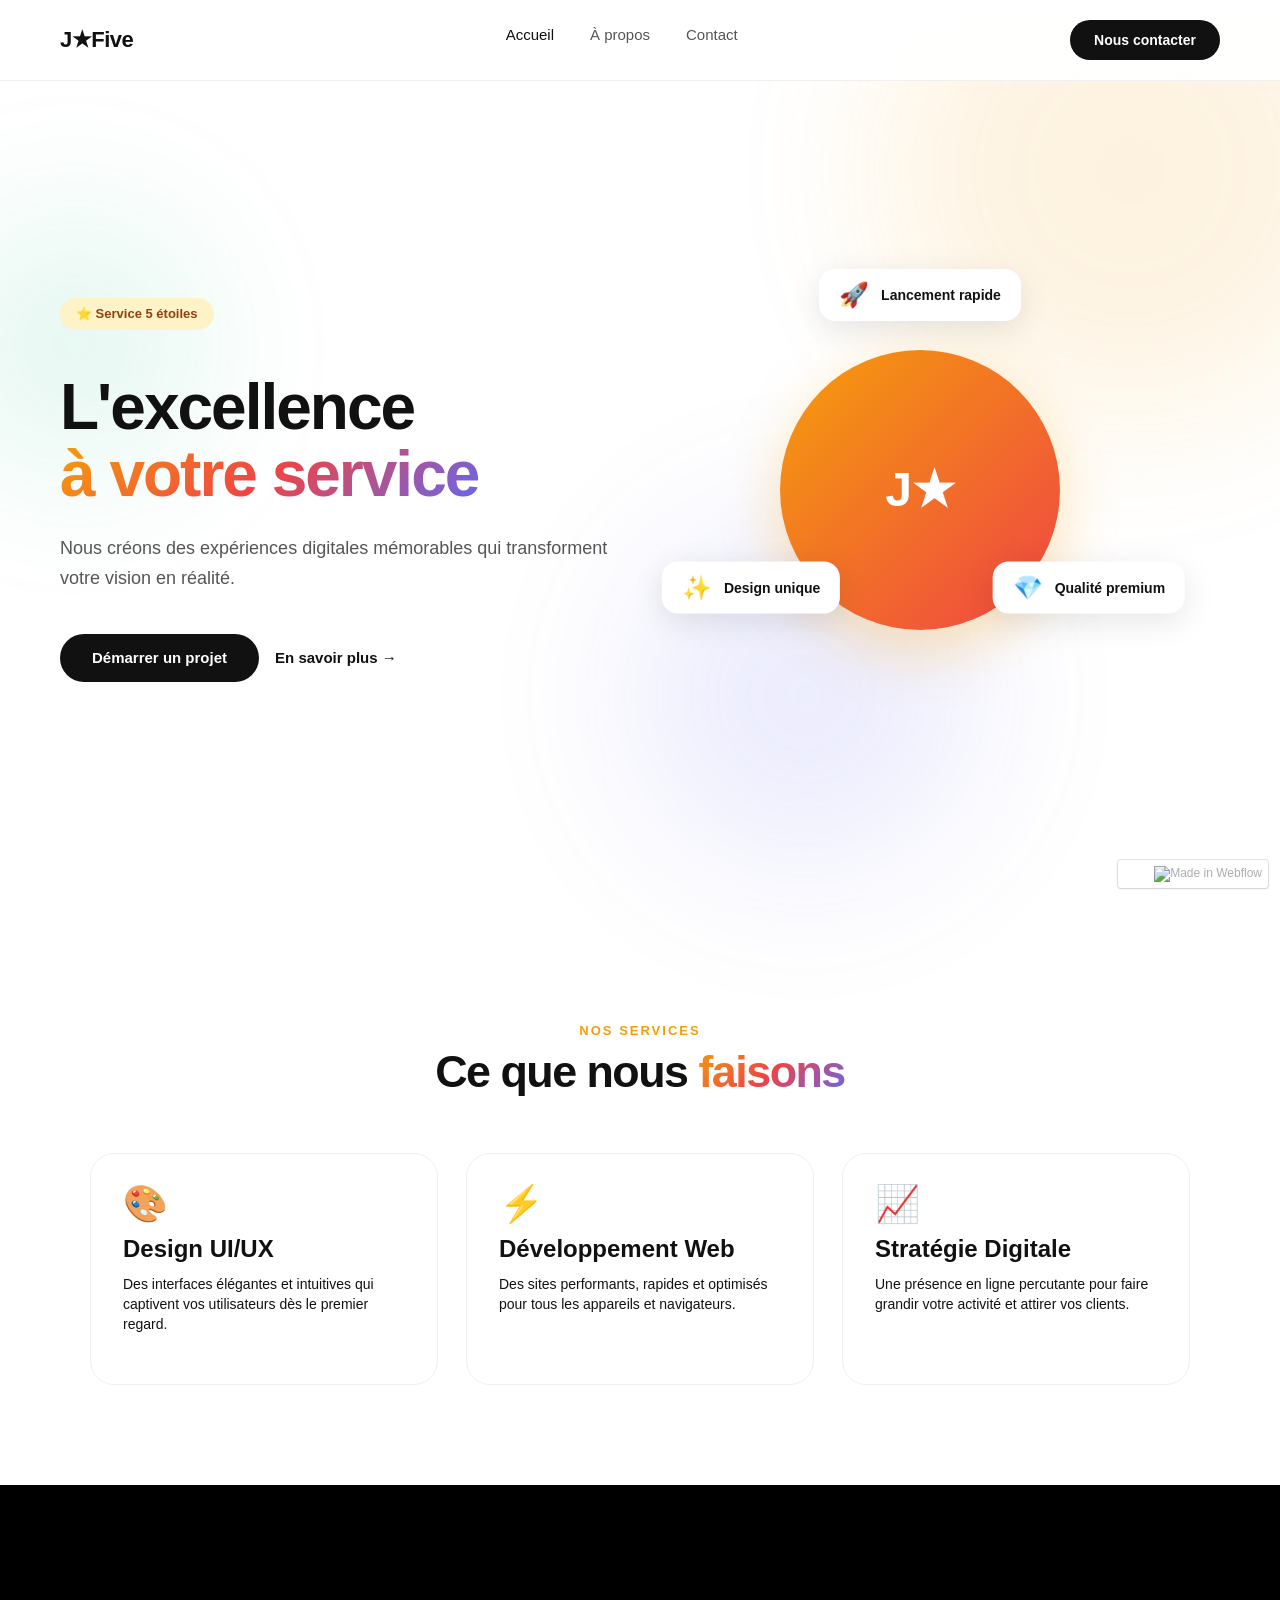
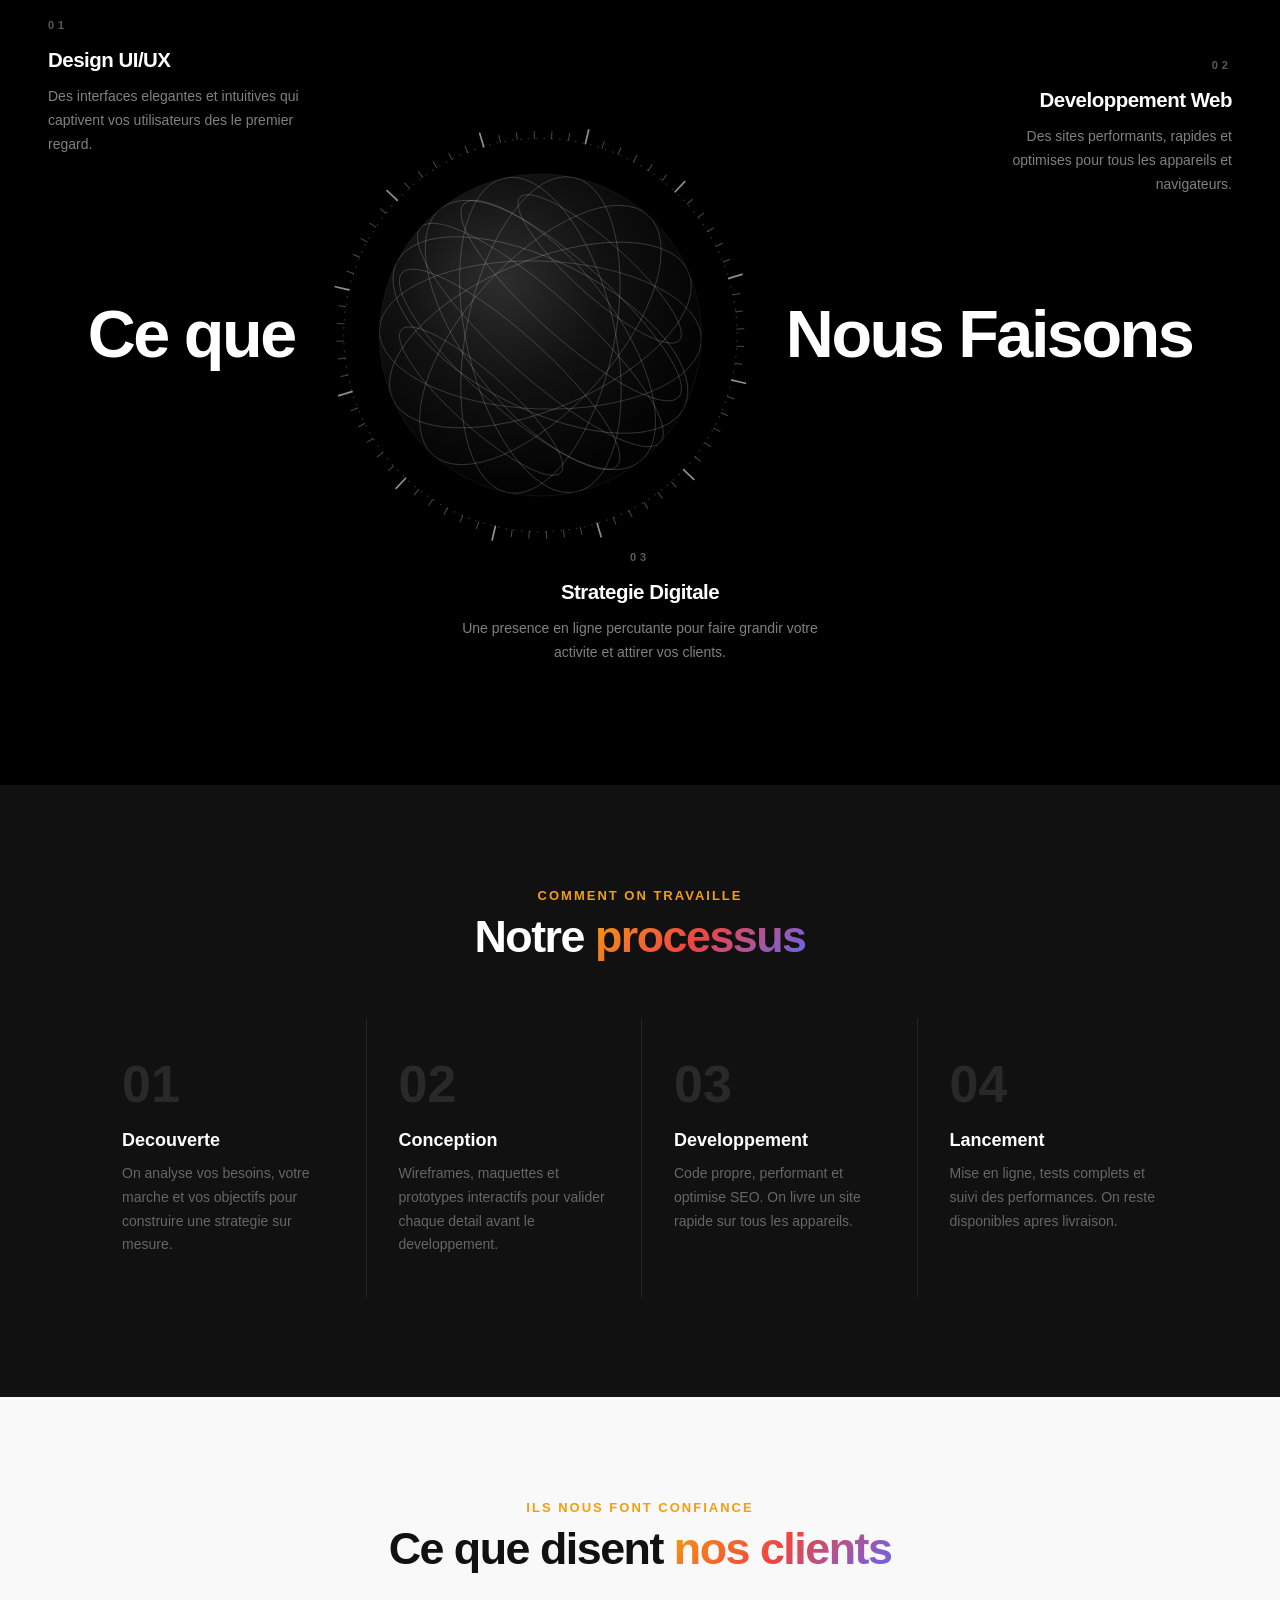
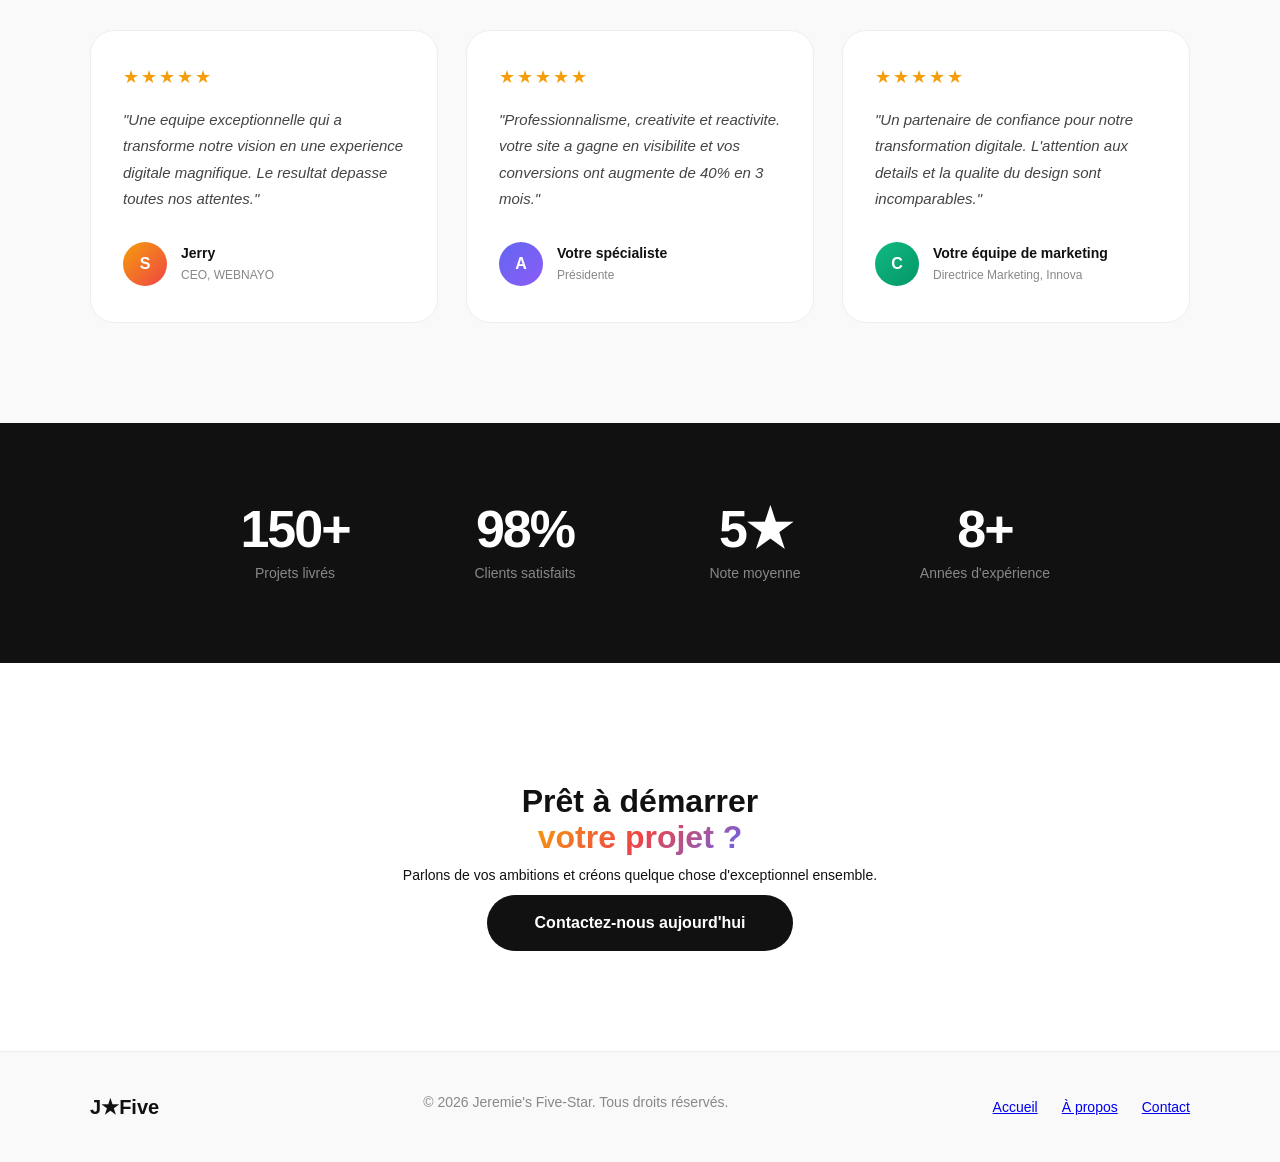
==== commit 8cb18a29: "Renomme le dossier untitled en a-propos et corrige les liens internes Le dossier untitled/ contenait" ====
--- a/index.html
+++ b/index.html
@@ -1,5 +1,11 @@
 <!DOCTYPE html>
-<!-- This site was created in Webflow. https://webflow.com --><!-- Last Published: Wed May 27 2026 10:41:12 GMT+0000 (Coordinated Universal Time) --><html data-wf-domain="jeremies-five-star-site-17f12b.webflow.io" data-wf-page="6a0da6b49614e8743e58b1e6" data-wf-site="6a0da6b29614e8743e58b1a1" data-wf-status="1"><head><meta charset="utf-8"/><link href="https://cdn.prod.website-files.com" rel="preconnect"/><title>Jeremie's Five-Star Site</title><meta content="width=device-width, initial-scale=1" name="viewport"/><meta content="Webflow" name="generator"/><link href="6a0da6b29614e8743e58b1a1/css/jeremies-five-star-site-17f12b.webflow.shared.10fe411de.css" rel="stylesheet" type="text/css"/><script type="text/javascript">!function(o,c){var n=c.documentElement,t=" w-mod-";n.className+=t+"js",("ontouchstart"in o||o.DocumentTouch&&c instanceof DocumentTouch)&&(n.className+=t+"touch")}(window,document);</script><link href="https://cdn.prod.website-files.com/img/favicon.ico" rel="shortcut icon" type="image/x-icon"/><link href="https://cdn.prod.website-files.com/img/webclip.png" rel="apple-touch-icon"/>
+<!-- This site was created in Webflow. https://webflow.com --><!-- Last Published: Wed May 27 2026 10:41:12 GMT+0000 (Coordinated Universal Time) -->
+<html data-wf-domain="jeremies-five-star-site-17f12b.webflow.io" data-wf-page="6a0da6b49614e8743e58b1e6" data-wf-site="6a0da6b29614e8743e58b1a1" data-wf-status="1"><head><meta charset="utf-8"/><link href="https://cdn.prod.website-files.com" rel="preconnect"/>
+<title>Your new stars Site</title>
+<meta content="width=device-width, initial-scale=1" name="viewport"/>
+<meta content="Webflow" name="generator"/><link href="6a0da6b29614e8743e58b1a1/css/jeremies-five-star-site-17f12b.webflow.shared.10fe411de.css" rel="stylesheet" type="text/css"/>
+<script type="text/javascript">!function(o,c){var n=c.documentElement,t=" w-mod-";n.className+=t+"js",("ontouchstart"in o||o.DocumentTouch&&c instanceof DocumentTouch)&&(n.className+=t+"touch")}(window,document);</script>
+<link href="https://cdn.prod.website-files.com/img/favicon.ico" rel="shortcut icon" type="image/x-icon"/><link href="https://cdn.prod.website-files.com/img/webclip.png" rel="apple-touch-icon"/>
 <style id="orbit-override">
 
 /* 1. Permettre aux cartes d etre visibles en dehors du hero */
@@ -663,7 +669,7 @@
   .fs-about-hero-wrap { padding-top: 90px; }
 }
 </style>
-</head><body class="body"><div class="fs-site"><nav class="fs-nav"><div class="fs-nav-logo">J<span>★</span>Five</div><ul class="fs-nav-links" role="list"><li><a aria-current="page" class="fs-nav-link active w--current" href="index.html">Accueil</a></li><li><a class="fs-nav-link" href="untitled/index.html">À propos</a></li><li><a class="fs-nav-link" href="contact/index.html">Contact</a></li></ul><a class="fs-nav-cta" href="contact/index.html">Nous contacter</a></nav><section class="fs-hero"><div class="fs-hero-bg"><div class="fs-orb fs-orb-1"></div><div class="fs-orb fs-orb-2"></div><div class="fs-orb fs-orb-3"></div></div><div class="fs-hero-content"><div class="fs-badge">⭐ Service 5 étoiles</div><h1 class="fs-hero-title">L'excellence<br/><span class="fs-gradient-text">à votre service</span></h1><p class="fs-hero-sub">Nous créons des expériences digitales mémorables qui transforment votre vision en réalité.</p><div class="fs-hero-actions"><a class="fs-btn-primary" href="contact/index.html">Démarrer un projet</a><a class="fs-btn-ghost" href="untitled/index.html">En savoir plus →</a></div></div><div class="fs-hero-visual"><div class="fs-orbit-ring"><div class="fs-orbit-slot fs-slot-1"><div class="fs-card-float fs-card-1"><div class="fs-card-icon">🚀</div><div>Lancement rapide</div></div></div><div class="fs-orbit-slot fs-slot-2"><div class="fs-card-float fs-card-2"><div class="fs-card-icon">💎</div><div>Qualité premium</div></div></div><div class="fs-orbit-slot fs-slot-3"><div class="fs-card-float fs-card-3"><div class="fs-card-icon">✨</div><div>Design unique</div></div></div></div><div class="fs-hero-circle"><div class="fs-hero-circle-inner">J★</div></div></div></section><section class="fs-services"><div class="fs-section-header"><span class="fs-label">Nos services</span><h2 class="fs-section-title">Ce que nous <span class="fs-gradient-text">faisons</span></h2></div><div class="fs-services-grid"><div class="fs-service-card"><div class="fs-service-icon">🎨</div><h3>Design UI/UX</h3><p>Des interfaces élégantes et intuitives qui captivent vos utilisateurs dès le premier regard.</p></div><div class="fs-service-card"><div class="fs-service-icon">⚡</div><h3>Développement Web</h3><p>Des sites performants, rapides et optimisés pour tous les appareils et navigateurs.</p></div><div class="fs-service-card"><div class="fs-service-icon">📈</div><h3>Stratégie Digitale</h3><p>Une présence en ligne percutante pour faire grandir votre activité et attirer vos clients.</p></div></div></section>
+</head><body class="body"><div class="fs-site"><nav class="fs-nav"><div class="fs-nav-logo">J<span>★</span>Five</div><ul class="fs-nav-links" role="list"><li><a aria-current="page" class="fs-nav-link active w--current" href="index.html">Accueil</a></li><li><a class="fs-nav-link" href="a-propos/index.html">À propos</a></li><li><a class="fs-nav-link" href="contact/index.html">Contact</a></li></ul><a class="fs-nav-cta" href="contact/index.html">Nous contacter</a></nav><section class="fs-hero"><div class="fs-hero-bg"><div class="fs-orb fs-orb-1"></div><div class="fs-orb fs-orb-2"></div><div class="fs-orb fs-orb-3"></div></div><div class="fs-hero-content"><div class="fs-badge">⭐ Service 5 étoiles</div><h1 class="fs-hero-title">L'excellence<br/><span class="fs-gradient-text">à votre service</span></h1><p class="fs-hero-sub">Nous créons des expériences digitales mémorables qui transforment votre vision en réalité.</p><div class="fs-hero-actions"><a class="fs-btn-primary" href="contact/index.html">Démarrer un projet</a><a class="fs-btn-ghost" href="a-propos/index.html">En savoir plus →</a></div></div><div class="fs-hero-visual"><div class="fs-orbit-ring"><div class="fs-orbit-slot fs-slot-1"><div class="fs-card-float fs-card-1"><div class="fs-card-icon">🚀</div><div>Lancement rapide</div></div></div><div class="fs-orbit-slot fs-slot-2"><div class="fs-card-float fs-card-2"><div class="fs-card-icon">💎</div><div>Qualité premium</div></div></div><div class="fs-orbit-slot fs-slot-3"><div class="fs-card-float fs-card-3"><div class="fs-card-icon">✨</div><div>Design unique</div></div></div></div><div class="fs-hero-circle"><div class="fs-hero-circle-inner">J★</div></div></div></section><section class="fs-services"><div class="fs-section-header"><span class="fs-label">Nos services</span><h2 class="fs-section-title">Ce que nous <span class="fs-gradient-text">faisons</span></h2></div><div class="fs-services-grid"><div class="fs-service-card"><div class="fs-service-icon">🎨</div><h3>Design UI/UX</h3><p>Des interfaces élégantes et intuitives qui captivent vos utilisateurs dès le premier regard.</p></div><div class="fs-service-card"><div class="fs-service-icon">⚡</div><h3>Développement Web</h3><p>Des sites performants, rapides et optimisés pour tous les appareils et navigateurs.</p></div><div class="fs-service-card"><div class="fs-service-icon">📈</div><h3>Stratégie Digitale</h3><p>Une présence en ligne percutante pour faire grandir votre activité et attirer vos clients.</p></div></div></section>
 <section class="fss3-section">
 <div class="fss3-scene">
 <!-- Carte 1 : haut-gauche -->
@@ -774,19 +780,19 @@
 <div class="fs-testi-author">
 <div class="fs-testi-avatar" style="background:linear-gradient(135deg,#f59e0b,#ef4444)">S</div>
 <div>
-<div class="fs-testi-name">Sophie Martin</div>
-<div class="fs-testi-role">CEO, TechVision Paris</div>
+<div class="fs-testi-name">Jerry </div>
+<div class="fs-testi-role">CEO, WEBNAYO </div>
 </div>
 </div>
 </div>
 <div class="fs-testi-card fs-reveal-up" style="transition-delay:120ms">
 <div class="fs-testi-stars">★★★★★</div>
-<p class="fs-testi-text">"Professionnalisme, creativite et reactivite. Notre site a gagne en visibilite et nos conversions ont augmente de 40% en 3 mois."</p>
+<p class="fs-testi-text">"Professionnalisme, creativite et reactivite. votre site a gagne en visibilite et vos conversions ont augmente de 40% en 3 mois."</p>
 <div class="fs-testi-author">
 <div class="fs-testi-avatar" style="background:linear-gradient(135deg,#6366f1,#8b5cf6)">A</div>
 <div>
-<div class="fs-testi-name">Alexandre Dubois</div>
-<div class="fs-testi-role">Fondateur, Studio Lumiere</div>
+<div class="fs-testi-name">Votre spécialiste</div>
+<div class="fs-testi-role">Présidente</div>
 </div>
 </div>
 </div>
@@ -796,14 +802,14 @@
 <div class="fs-testi-author">
 <div class="fs-testi-avatar" style="background:linear-gradient(135deg,#10b981,#059669)">C</div>
 <div>
-<div class="fs-testi-name">Camille Bernard</div>
+<div class="fs-testi-name">Votre équipe de marketing </div>
 <div class="fs-testi-role">Directrice Marketing, Innova</div>
 </div>
 </div>
 </div>
 </div>
 </section>
-<section class="fs-stats"><div class="fs-stats-grid"><div class="fs-stat-item"><div class="fs-stat-num">150+</div><div class="fs-stat-label">Projets livrés</div></div><div class="fs-stat-item"><div class="fs-stat-num">98%</div><div class="fs-stat-label">Clients satisfaits</div></div><div class="fs-stat-item"><div class="fs-stat-num">5★</div><div class="fs-stat-label">Note moyenne</div></div><div class="fs-stat-item"><div class="fs-stat-num">8+</div><div class="fs-stat-label">Années d'expérience</div></div></div></section><section class="fs-cta-section"><div class="fs-cta-inner"><h2>Prêt à démarrer<br/><span class="fs-gradient-text">votre projet ?</span></h2><p>Parlons de vos ambitions et créons quelque chose d'exceptionnel ensemble.</p><a class="fs-btn-primary fs-btn-large" href="contact/index.html">Contactez-nous aujourd'hui</a></div></section><footer class="fs-footer"><div class="fs-footer-inner"><div class="fs-footer-logo">J<span>★</span>Five</div><p class="fs-footer-copy">© 2026 Jeremie's Five-Star. Tous droits réservés.</p><div class="fs-footer-links"><a aria-current="page" class="active w--current" href="index.html">Accueil</a><a class="" href="untitled/index.html">À propos</a><a class="" href="contact/index.html">Contact</a></div></div></footer></div><script src="js/jquery-3.5.1.min.dc5e7f18c8.js" type="text/javascript"></script><script src="6a0da6b29614e8743e58b1a1/js/webflow.751e0867.c4af84be1c21006a.js" type="text/javascript"></script>
+<section class="fs-stats"><div class="fs-stats-grid"><div class="fs-stat-item"><div class="fs-stat-num">150+</div><div class="fs-stat-label">Projets livrés</div></div><div class="fs-stat-item"><div class="fs-stat-num">98%</div><div class="fs-stat-label">Clients satisfaits</div></div><div class="fs-stat-item"><div class="fs-stat-num">5★</div><div class="fs-stat-label">Note moyenne</div></div><div class="fs-stat-item"><div class="fs-stat-num">8+</div><div class="fs-stat-label">Années d'expérience</div></div></div></section><section class="fs-cta-section"><div class="fs-cta-inner"><h2>Prêt à démarrer<br/><span class="fs-gradient-text">votre projet ?</span></h2><p>Parlons de vos ambitions et créons quelque chose d'exceptionnel ensemble.</p><a class="fs-btn-primary fs-btn-large" href="contact/index.html">Contactez-nous aujourd'hui</a></div></section><footer class="fs-footer"><div class="fs-footer-inner"><div class="fs-footer-logo">J<span>★</span>Five</div><p class="fs-footer-copy">© 2026 Jeremie's Five-Star. Tous droits réservés.</p><div class="fs-footer-links"><a aria-current="page" class="active w--current" href="index.html">Accueil</a><a class="" href="a-propos/index.html">À propos</a><a class="" href="contact/index.html">Contact</a></div></div></footer></div><script src="js/jquery-3.5.1.min.dc5e7f18c8.js" type="text/javascript"></script><script src="6a0da6b29614e8743e58b1a1/js/webflow.751e0867.c4af84be1c21006a.js" type="text/javascript"></script>
 <script id="fss3-script">
 (function () {
 
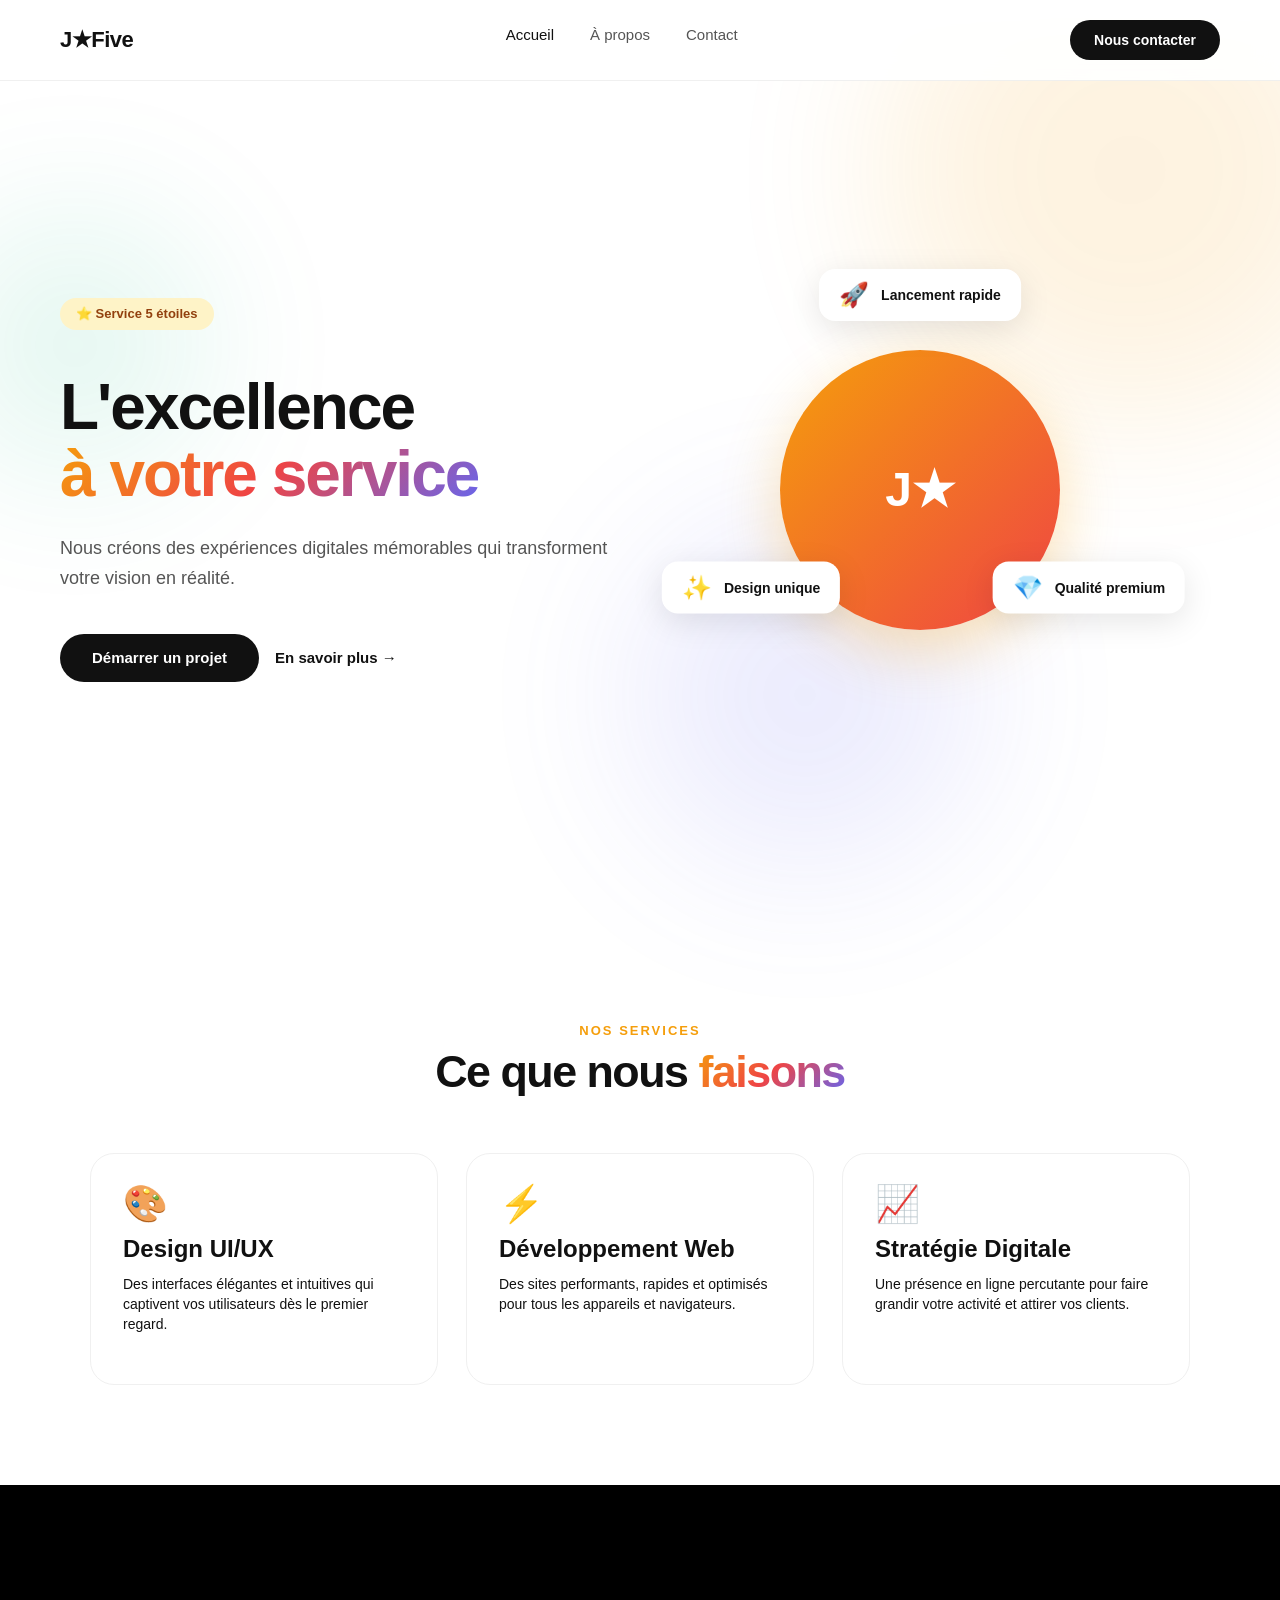
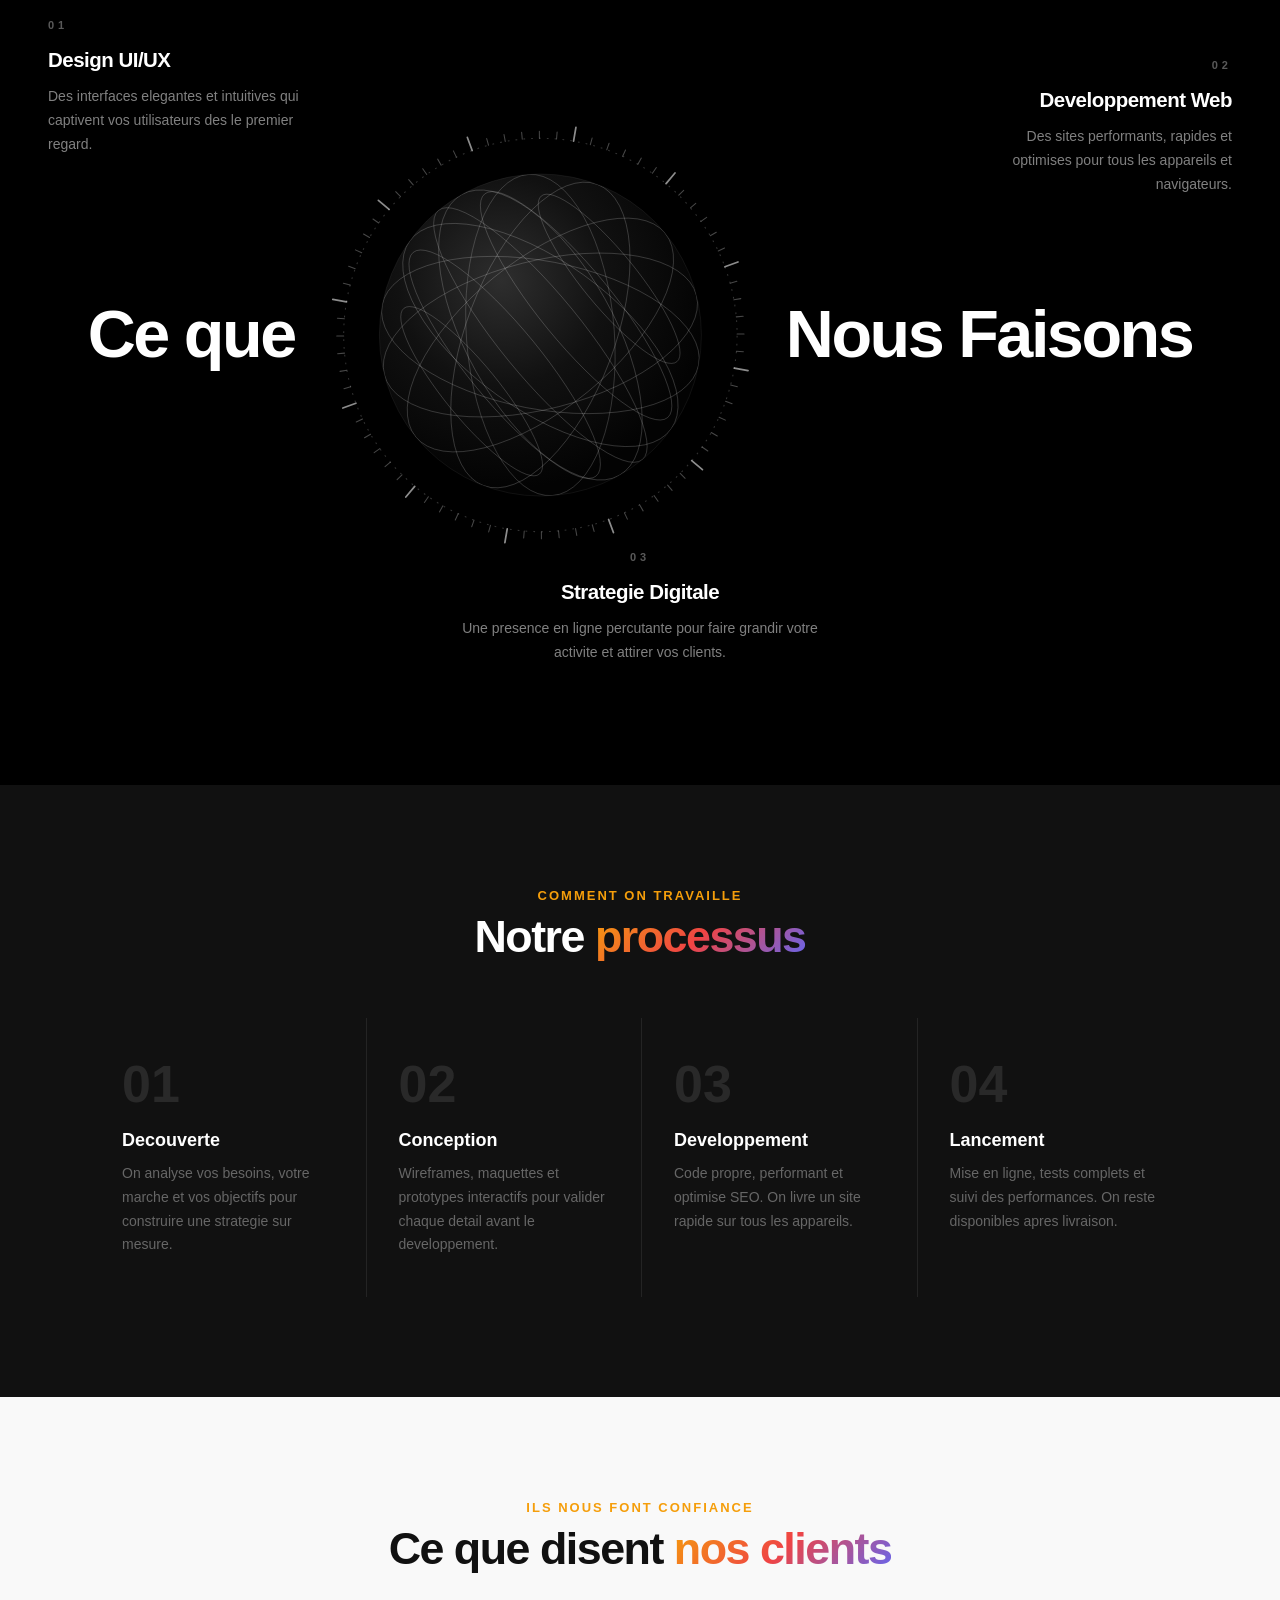
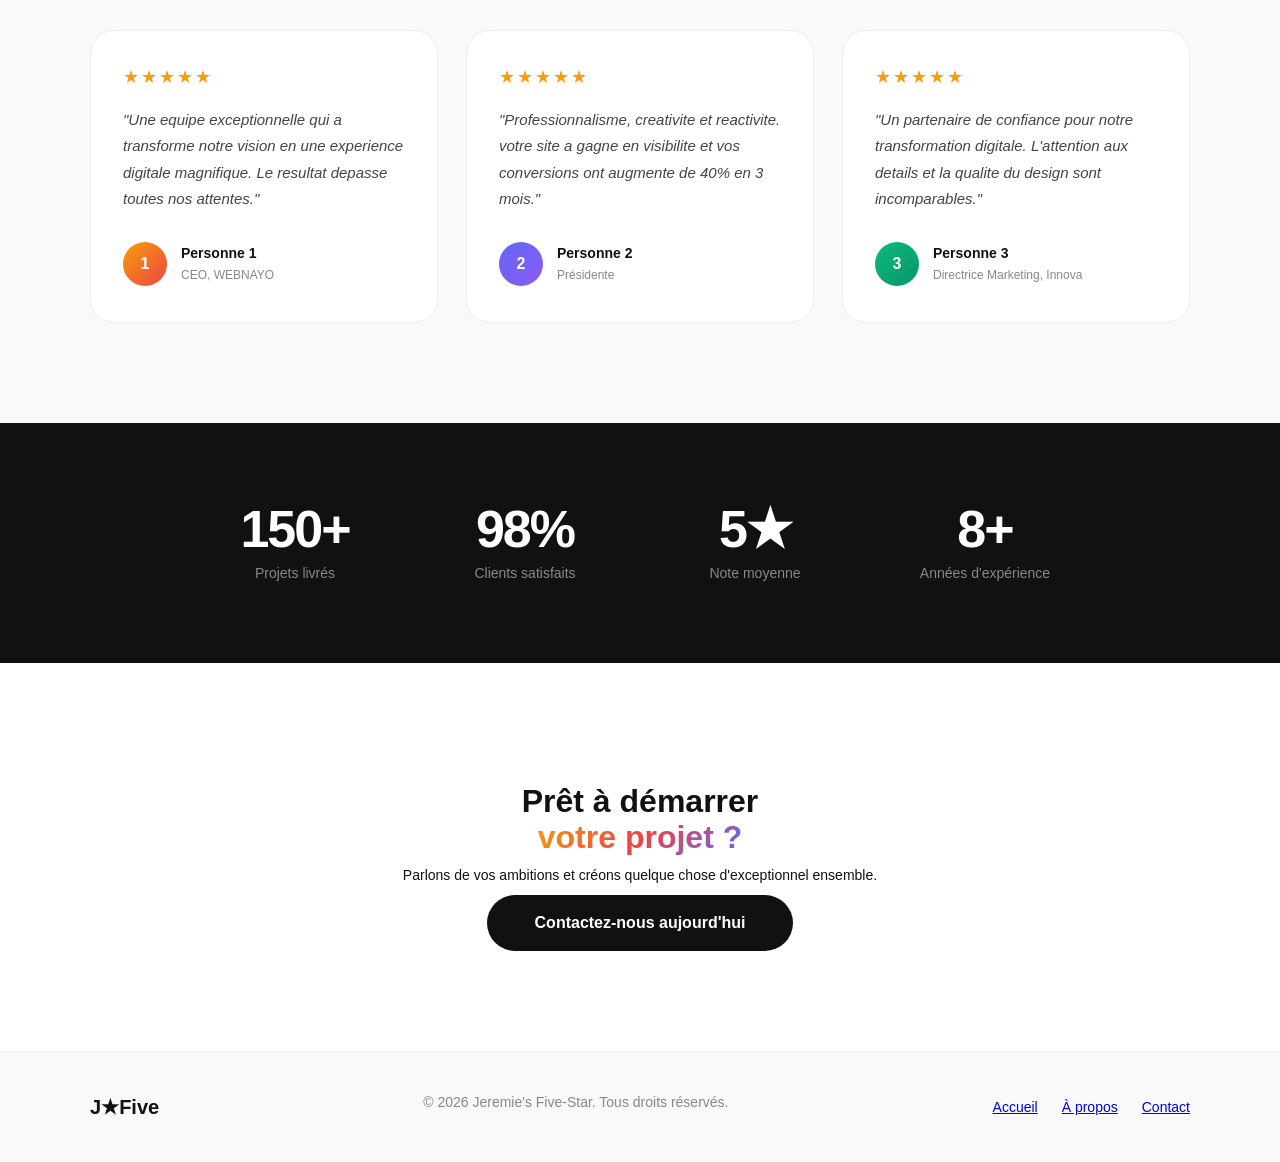
==== commit b9829b9b: "Retire les traces Webflow et anonymise les noms de personnes Supprime le commentaire, les attributs " ====
--- a/index.html
+++ b/index.html
@@ -1,11 +1,8 @@
 <!DOCTYPE html>
-<!-- This site was created in Webflow. https://webflow.com --><!-- Last Published: Wed May 27 2026 10:41:12 GMT+0000 (Coordinated Universal Time) -->
-<html data-wf-domain="jeremies-five-star-site-17f12b.webflow.io" data-wf-page="6a0da6b49614e8743e58b1e6" data-wf-site="6a0da6b29614e8743e58b1a1" data-wf-status="1"><head><meta charset="utf-8"/><link href="https://cdn.prod.website-files.com" rel="preconnect"/>
+<html><head><meta charset="utf-8"/>
 <title>Your new stars Site</title>
 <meta content="width=device-width, initial-scale=1" name="viewport"/>
-<meta content="Webflow" name="generator"/><link href="6a0da6b29614e8743e58b1a1/css/jeremies-five-star-site-17f12b.webflow.shared.10fe411de.css" rel="stylesheet" type="text/css"/>
-<script type="text/javascript">!function(o,c){var n=c.documentElement,t=" w-mod-";n.className+=t+"js",("ontouchstart"in o||o.DocumentTouch&&c instanceof DocumentTouch)&&(n.className+=t+"touch")}(window,document);</script>
-<link href="https://cdn.prod.website-files.com/img/favicon.ico" rel="shortcut icon" type="image/x-icon"/><link href="https://cdn.prod.website-files.com/img/webclip.png" rel="apple-touch-icon"/>
+<link href="6a0da6b29614e8743e58b1a1/css/jeremies-five-star-site-17f12b.webflow.shared.10fe411de.css" rel="stylesheet" type="text/css"/>
 <style id="orbit-override">
 
 /* 1. Permettre aux cartes d etre visibles en dehors du hero */
@@ -778,9 +775,9 @@
 <div class="fs-testi-stars">★★★★★</div>
 <p class="fs-testi-text">"Une equipe exceptionnelle qui a transforme notre vision en une experience digitale magnifique. Le resultat depasse toutes nos attentes."</p>
 <div class="fs-testi-author">
-<div class="fs-testi-avatar" style="background:linear-gradient(135deg,#f59e0b,#ef4444)">S</div>
+<div class="fs-testi-avatar" style="background:linear-gradient(135deg,#f59e0b,#ef4444)">1</div>
 <div>
-<div class="fs-testi-name">Jerry </div>
+<div class="fs-testi-name">Personne 1</div>
 <div class="fs-testi-role">CEO, WEBNAYO </div>
 </div>
 </div>
@@ -789,9 +786,9 @@
 <div class="fs-testi-stars">★★★★★</div>
 <p class="fs-testi-text">"Professionnalisme, creativite et reactivite. votre site a gagne en visibilite et vos conversions ont augmente de 40% en 3 mois."</p>
 <div class="fs-testi-author">
-<div class="fs-testi-avatar" style="background:linear-gradient(135deg,#6366f1,#8b5cf6)">A</div>
+<div class="fs-testi-avatar" style="background:linear-gradient(135deg,#6366f1,#8b5cf6)">2</div>
 <div>
-<div class="fs-testi-name">Votre spécialiste</div>
+<div class="fs-testi-name">Personne 2</div>
 <div class="fs-testi-role">Présidente</div>
 </div>
 </div>
@@ -800,9 +797,9 @@
 <div class="fs-testi-stars">★★★★★</div>
 <p class="fs-testi-text">"Un partenaire de confiance pour notre transformation digitale. L'attention aux details et la qualite du design sont incomparables."</p>
 <div class="fs-testi-author">
-<div class="fs-testi-avatar" style="background:linear-gradient(135deg,#10b981,#059669)">C</div>
+<div class="fs-testi-avatar" style="background:linear-gradient(135deg,#10b981,#059669)">3</div>
 <div>
-<div class="fs-testi-name">Votre équipe de marketing </div>
+<div class="fs-testi-name">Personne 3</div>
 <div class="fs-testi-role">Directrice Marketing, Innova</div>
 </div>
 </div>
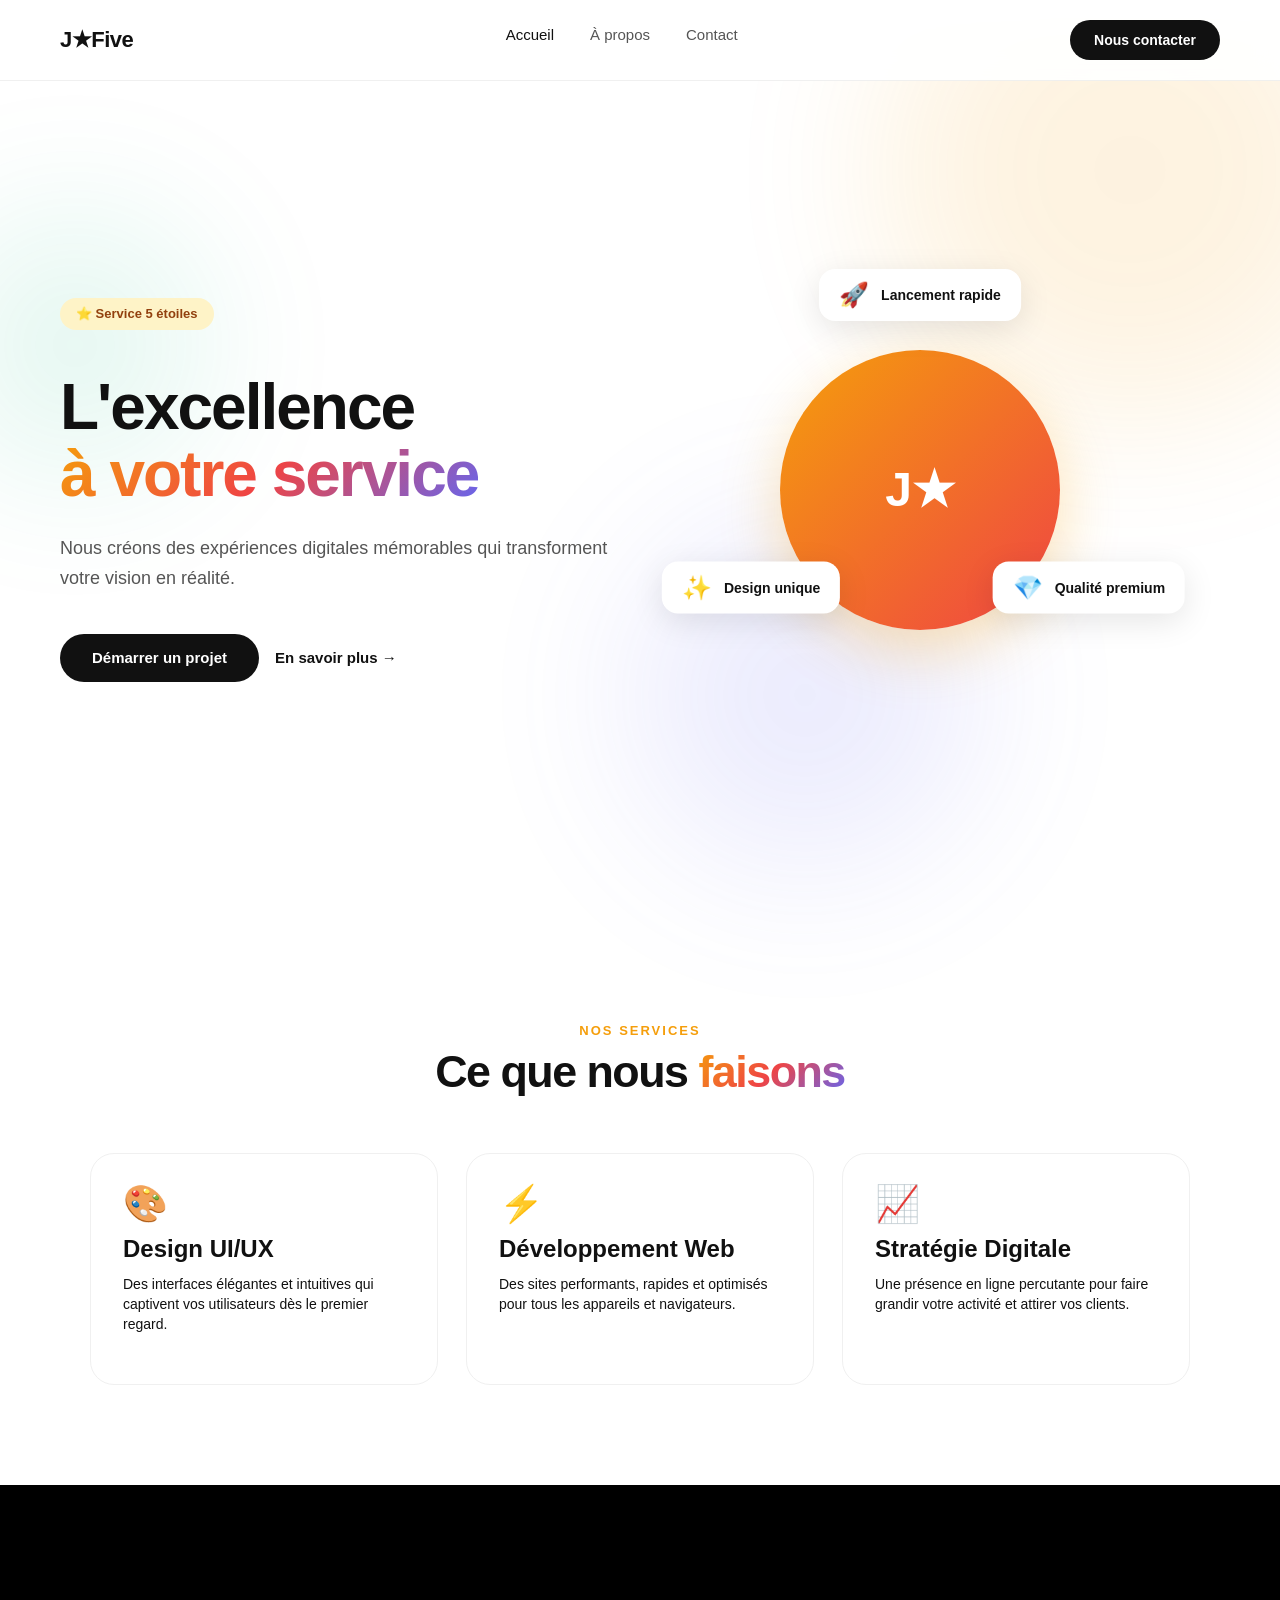
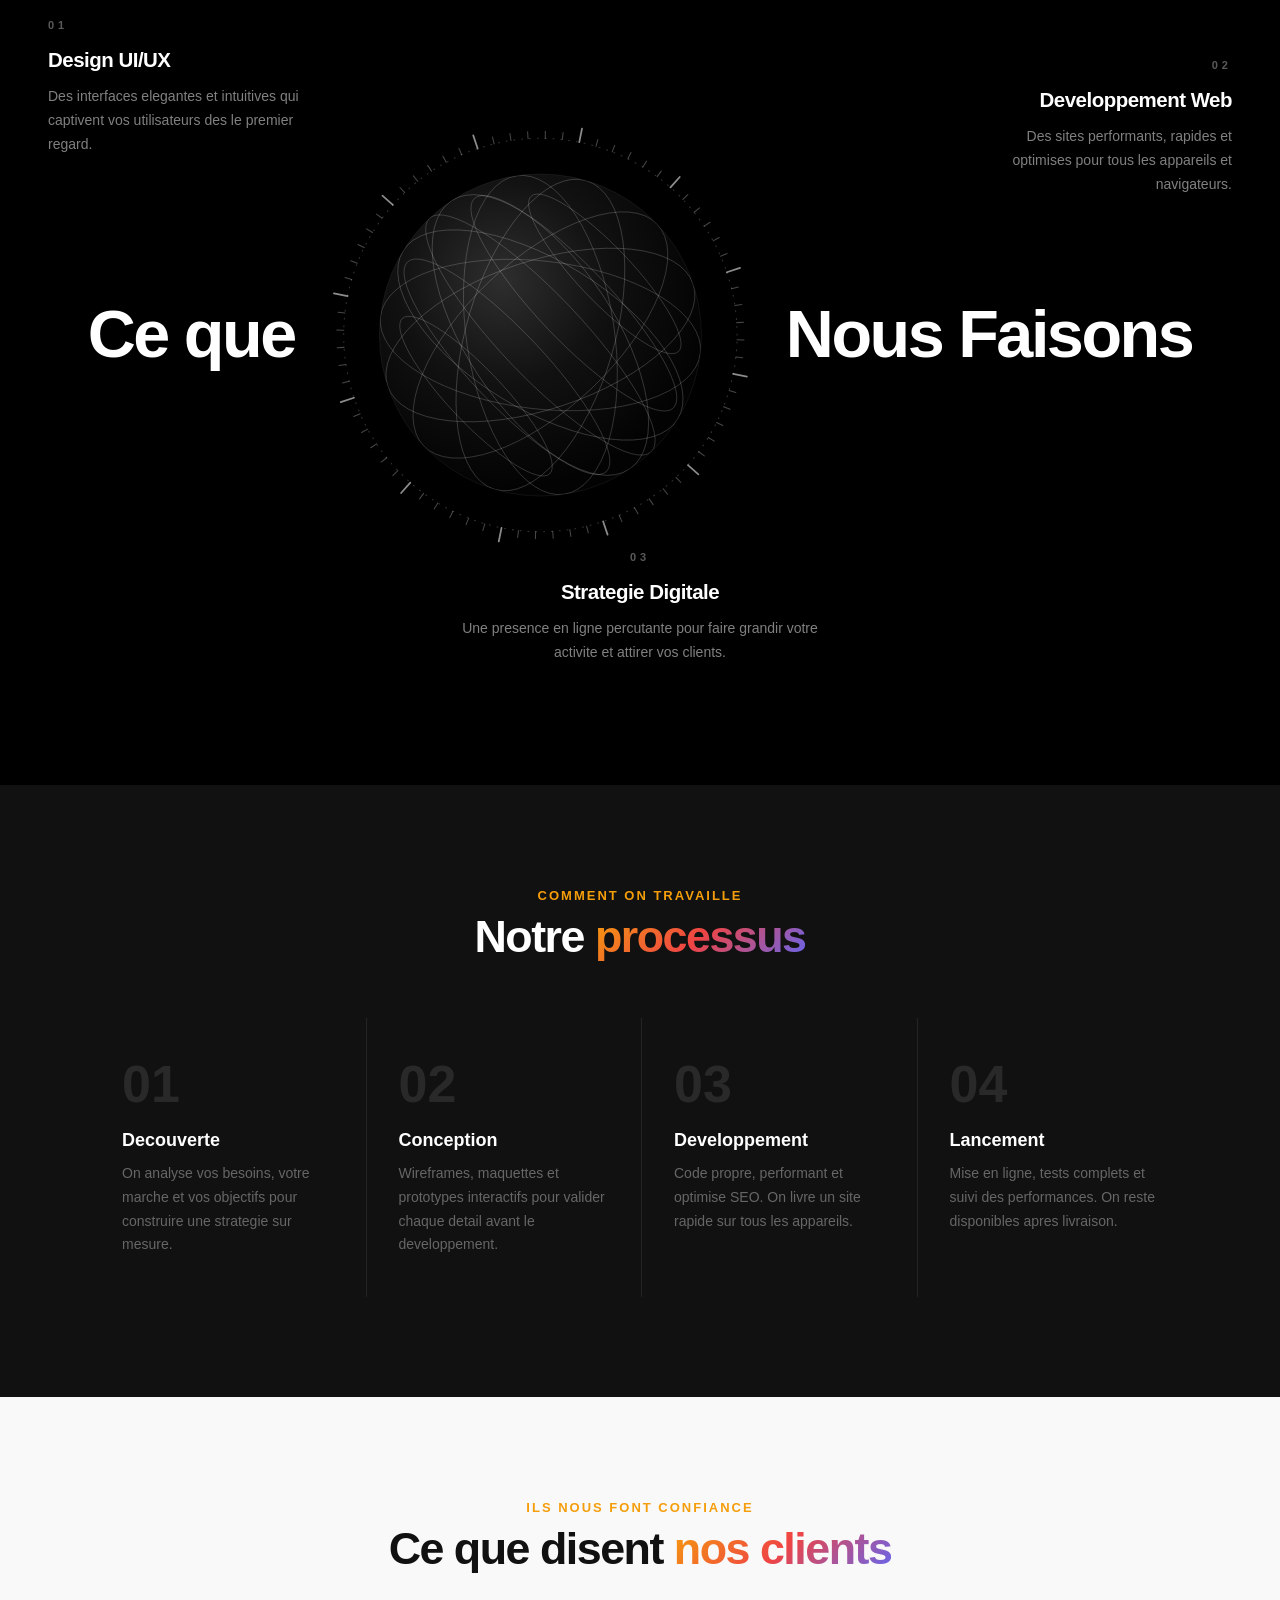
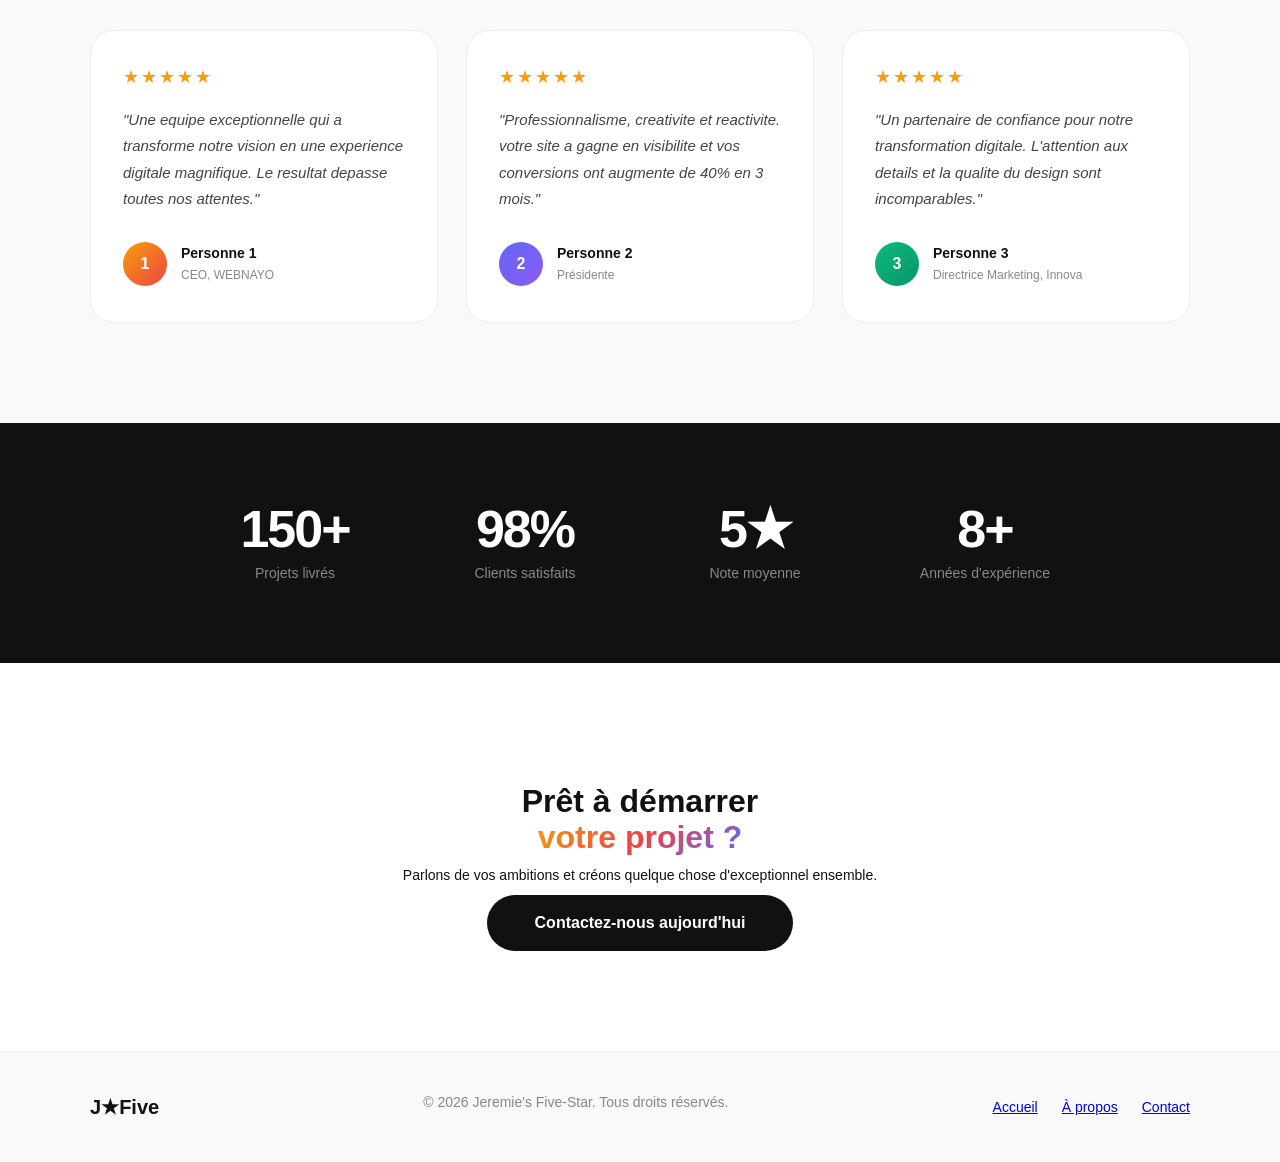
==== commit c6d39640: "Ajoute un favicon aux couleurs du site en remplacement de celui de Webflow" ====
--- a/index.html
+++ b/index.html
@@ -1,5 +1,6 @@
 <!DOCTYPE html>
 <html><head><meta charset="utf-8"/>
+<link href="favicon.svg" rel="icon" type="image/svg+xml"/>
 <title>Your new stars Site</title>
 <meta content="width=device-width, initial-scale=1" name="viewport"/>
 <link href="6a0da6b29614e8743e58b1a1/css/jeremies-five-star-site-17f12b.webflow.shared.10fe411de.css" rel="stylesheet" type="text/css"/>
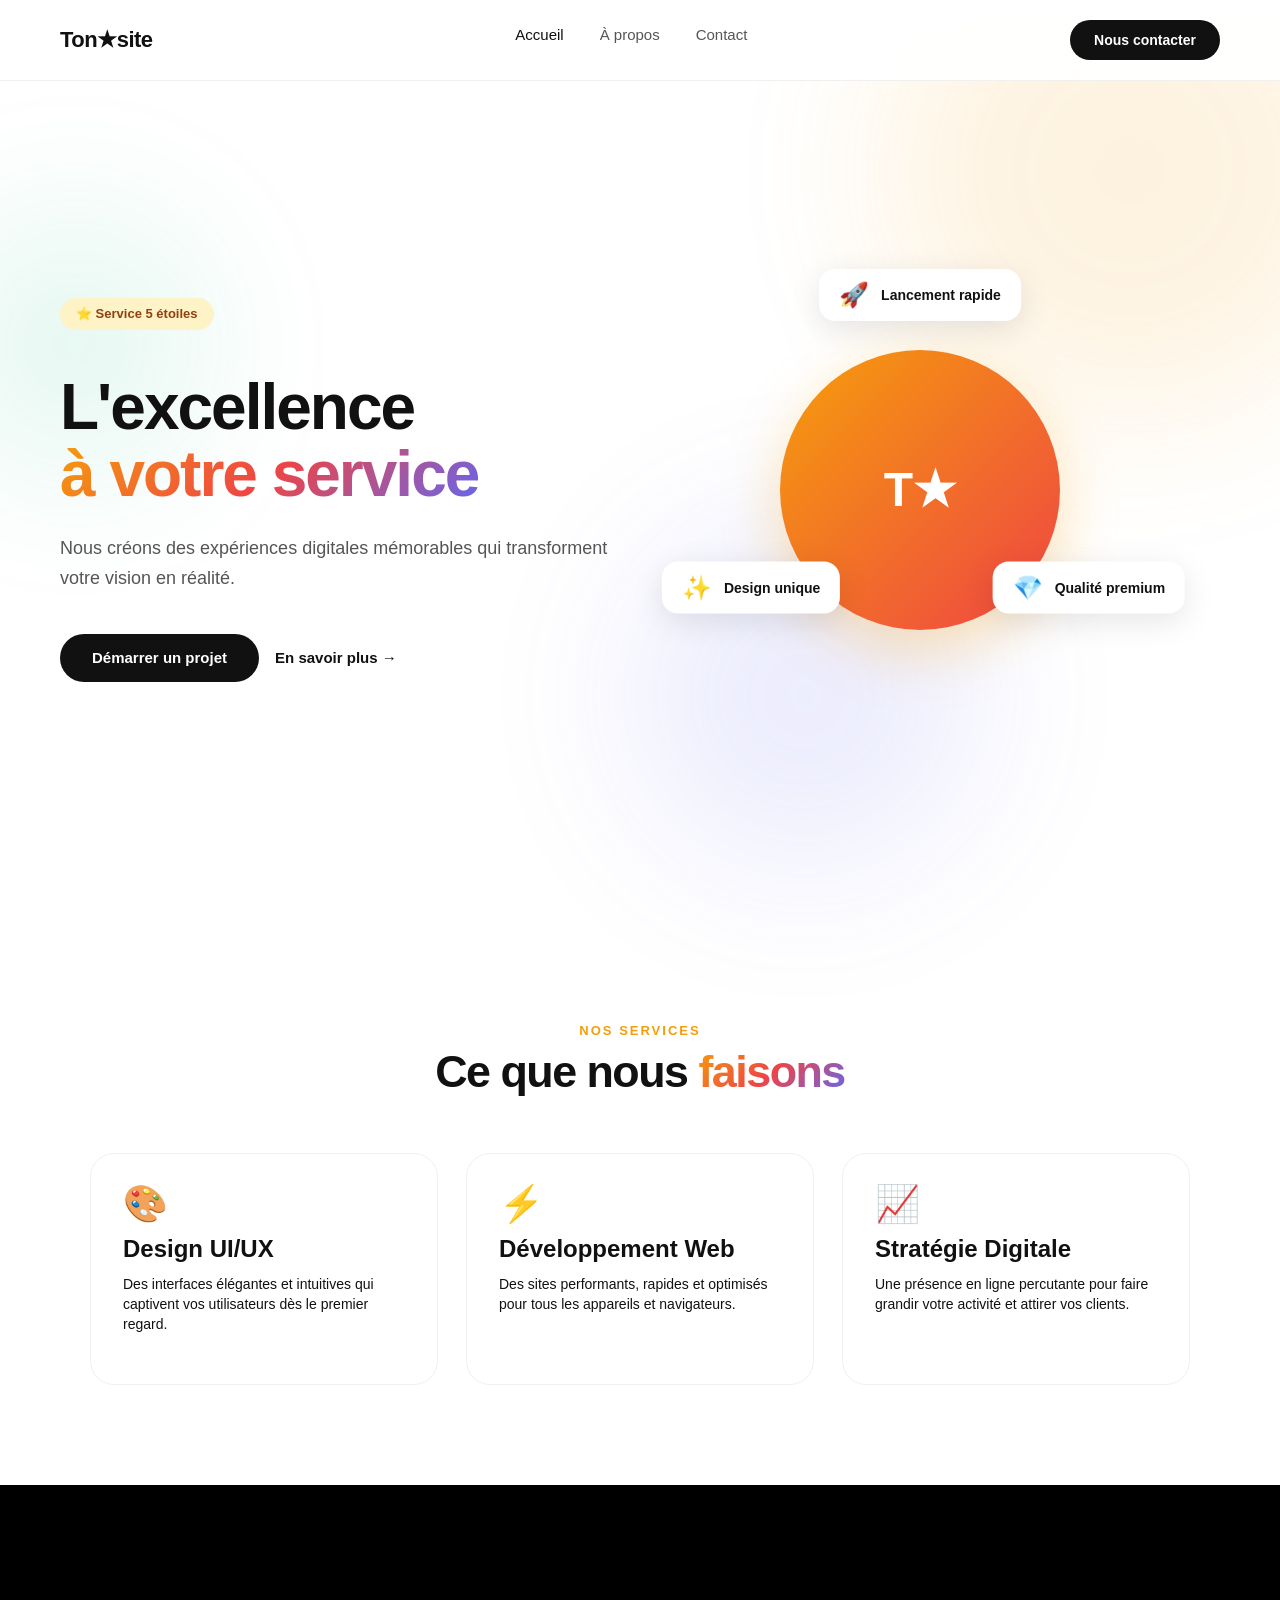
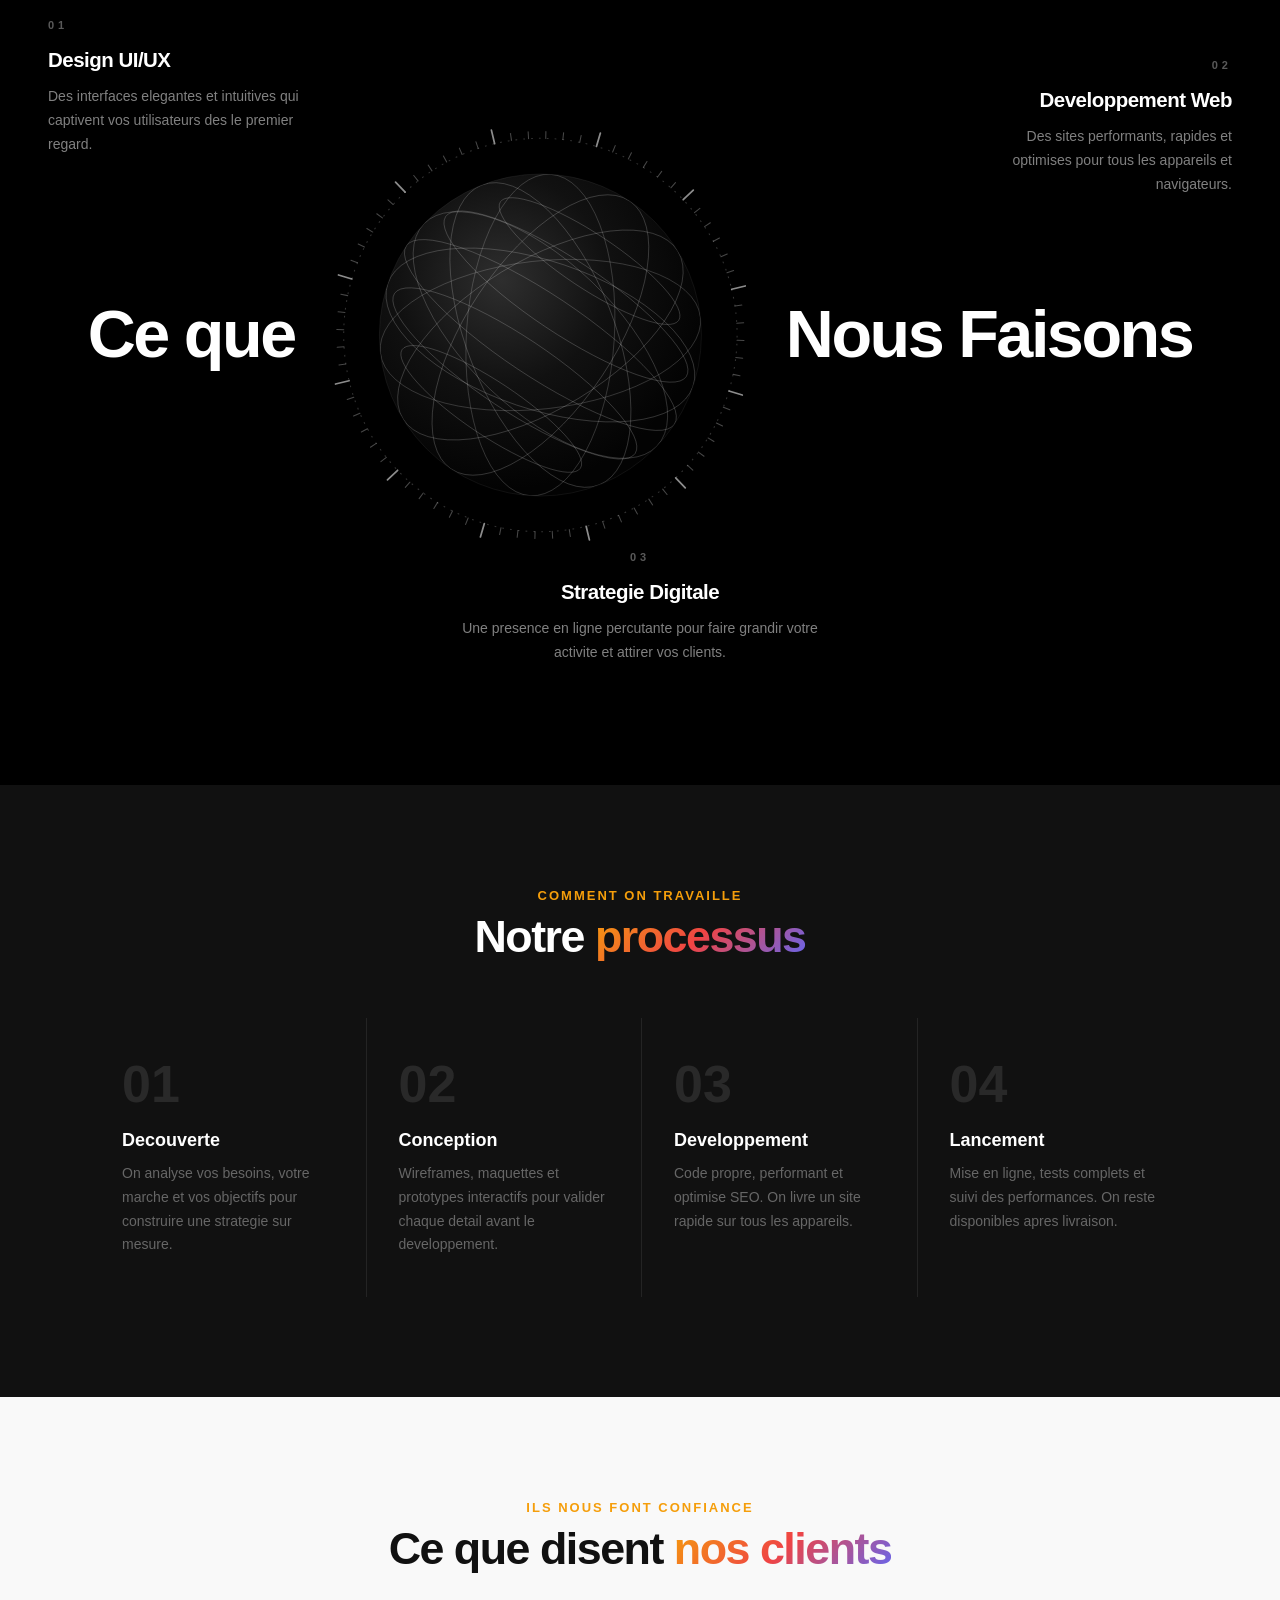
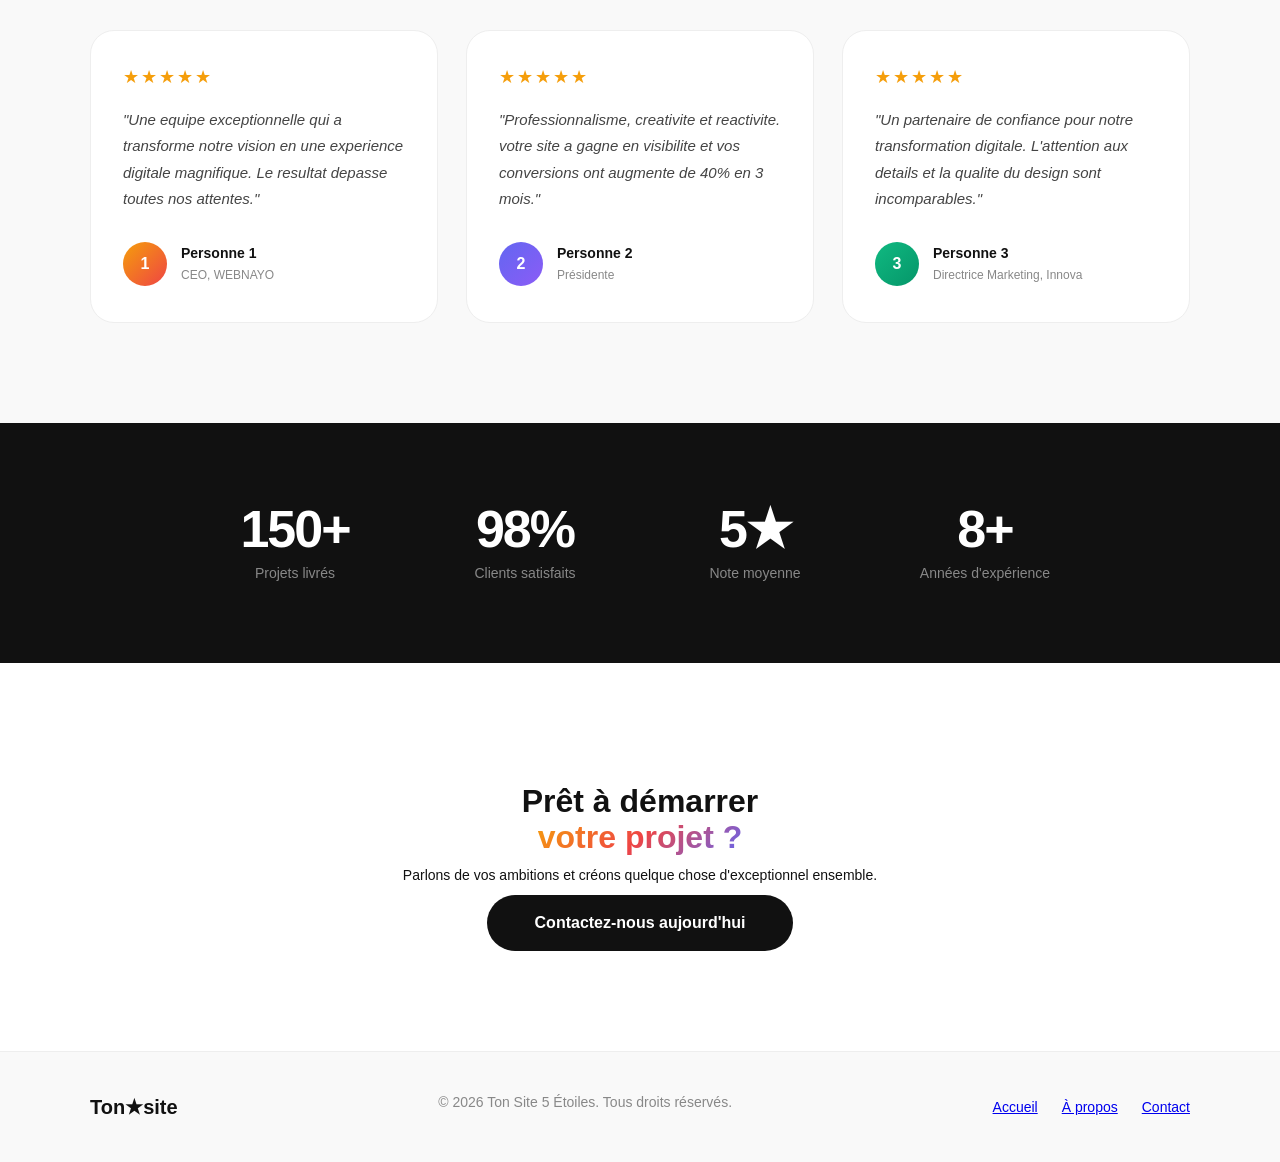
==== commit 7abcf992: "Renomme le logo J star Five en Ton star site et la marque Jeremie's Five-Star en Ton Site 5 Etoiles" ====
--- a/index.html
+++ b/index.html
@@ -667,7 +667,7 @@
   .fs-about-hero-wrap { padding-top: 90px; }
 }
 </style>
-</head><body class="body"><div class="fs-site"><nav class="fs-nav"><div class="fs-nav-logo">J<span>★</span>Five</div><ul class="fs-nav-links" role="list"><li><a aria-current="page" class="fs-nav-link active w--current" href="index.html">Accueil</a></li><li><a class="fs-nav-link" href="a-propos/index.html">À propos</a></li><li><a class="fs-nav-link" href="contact/index.html">Contact</a></li></ul><a class="fs-nav-cta" href="contact/index.html">Nous contacter</a></nav><section class="fs-hero"><div class="fs-hero-bg"><div class="fs-orb fs-orb-1"></div><div class="fs-orb fs-orb-2"></div><div class="fs-orb fs-orb-3"></div></div><div class="fs-hero-content"><div class="fs-badge">⭐ Service 5 étoiles</div><h1 class="fs-hero-title">L'excellence<br/><span class="fs-gradient-text">à votre service</span></h1><p class="fs-hero-sub">Nous créons des expériences digitales mémorables qui transforment votre vision en réalité.</p><div class="fs-hero-actions"><a class="fs-btn-primary" href="contact/index.html">Démarrer un projet</a><a class="fs-btn-ghost" href="a-propos/index.html">En savoir plus →</a></div></div><div class="fs-hero-visual"><div class="fs-orbit-ring"><div class="fs-orbit-slot fs-slot-1"><div class="fs-card-float fs-card-1"><div class="fs-card-icon">🚀</div><div>Lancement rapide</div></div></div><div class="fs-orbit-slot fs-slot-2"><div class="fs-card-float fs-card-2"><div class="fs-card-icon">💎</div><div>Qualité premium</div></div></div><div class="fs-orbit-slot fs-slot-3"><div class="fs-card-float fs-card-3"><div class="fs-card-icon">✨</div><div>Design unique</div></div></div></div><div class="fs-hero-circle"><div class="fs-hero-circle-inner">J★</div></div></div></section><section class="fs-services"><div class="fs-section-header"><span class="fs-label">Nos services</span><h2 class="fs-section-title">Ce que nous <span class="fs-gradient-text">faisons</span></h2></div><div class="fs-services-grid"><div class="fs-service-card"><div class="fs-service-icon">🎨</div><h3>Design UI/UX</h3><p>Des interfaces élégantes et intuitives qui captivent vos utilisateurs dès le premier regard.</p></div><div class="fs-service-card"><div class="fs-service-icon">⚡</div><h3>Développement Web</h3><p>Des sites performants, rapides et optimisés pour tous les appareils et navigateurs.</p></div><div class="fs-service-card"><div class="fs-service-icon">📈</div><h3>Stratégie Digitale</h3><p>Une présence en ligne percutante pour faire grandir votre activité et attirer vos clients.</p></div></div></section>
+</head><body class="body"><div class="fs-site"><nav class="fs-nav"><div class="fs-nav-logo">Ton<span>★</span>site</div><ul class="fs-nav-links" role="list"><li><a aria-current="page" class="fs-nav-link active w--current" href="index.html">Accueil</a></li><li><a class="fs-nav-link" href="a-propos/index.html">À propos</a></li><li><a class="fs-nav-link" href="contact/index.html">Contact</a></li></ul><a class="fs-nav-cta" href="contact/index.html">Nous contacter</a></nav><section class="fs-hero"><div class="fs-hero-bg"><div class="fs-orb fs-orb-1"></div><div class="fs-orb fs-orb-2"></div><div class="fs-orb fs-orb-3"></div></div><div class="fs-hero-content"><div class="fs-badge">⭐ Service 5 étoiles</div><h1 class="fs-hero-title">L'excellence<br/><span class="fs-gradient-text">à votre service</span></h1><p class="fs-hero-sub">Nous créons des expériences digitales mémorables qui transforment votre vision en réalité.</p><div class="fs-hero-actions"><a class="fs-btn-primary" href="contact/index.html">Démarrer un projet</a><a class="fs-btn-ghost" href="a-propos/index.html">En savoir plus →</a></div></div><div class="fs-hero-visual"><div class="fs-orbit-ring"><div class="fs-orbit-slot fs-slot-1"><div class="fs-card-float fs-card-1"><div class="fs-card-icon">🚀</div><div>Lancement rapide</div></div></div><div class="fs-orbit-slot fs-slot-2"><div class="fs-card-float fs-card-2"><div class="fs-card-icon">💎</div><div>Qualité premium</div></div></div><div class="fs-orbit-slot fs-slot-3"><div class="fs-card-float fs-card-3"><div class="fs-card-icon">✨</div><div>Design unique</div></div></div></div><div class="fs-hero-circle"><div class="fs-hero-circle-inner">T★</div></div></div></section><section class="fs-services"><div class="fs-section-header"><span class="fs-label">Nos services</span><h2 class="fs-section-title">Ce que nous <span class="fs-gradient-text">faisons</span></h2></div><div class="fs-services-grid"><div class="fs-service-card"><div class="fs-service-icon">🎨</div><h3>Design UI/UX</h3><p>Des interfaces élégantes et intuitives qui captivent vos utilisateurs dès le premier regard.</p></div><div class="fs-service-card"><div class="fs-service-icon">⚡</div><h3>Développement Web</h3><p>Des sites performants, rapides et optimisés pour tous les appareils et navigateurs.</p></div><div class="fs-service-card"><div class="fs-service-icon">📈</div><h3>Stratégie Digitale</h3><p>Une présence en ligne percutante pour faire grandir votre activité et attirer vos clients.</p></div></div></section>
 <section class="fss3-section">
 <div class="fss3-scene">
 <!-- Carte 1 : haut-gauche -->
@@ -807,7 +807,7 @@
 </div>
 </div>
 </section>
-<section class="fs-stats"><div class="fs-stats-grid"><div class="fs-stat-item"><div class="fs-stat-num">150+</div><div class="fs-stat-label">Projets livrés</div></div><div class="fs-stat-item"><div class="fs-stat-num">98%</div><div class="fs-stat-label">Clients satisfaits</div></div><div class="fs-stat-item"><div class="fs-stat-num">5★</div><div class="fs-stat-label">Note moyenne</div></div><div class="fs-stat-item"><div class="fs-stat-num">8+</div><div class="fs-stat-label">Années d'expérience</div></div></div></section><section class="fs-cta-section"><div class="fs-cta-inner"><h2>Prêt à démarrer<br/><span class="fs-gradient-text">votre projet ?</span></h2><p>Parlons de vos ambitions et créons quelque chose d'exceptionnel ensemble.</p><a class="fs-btn-primary fs-btn-large" href="contact/index.html">Contactez-nous aujourd'hui</a></div></section><footer class="fs-footer"><div class="fs-footer-inner"><div class="fs-footer-logo">J<span>★</span>Five</div><p class="fs-footer-copy">© 2026 Jeremie's Five-Star. Tous droits réservés.</p><div class="fs-footer-links"><a aria-current="page" class="active w--current" href="index.html">Accueil</a><a class="" href="a-propos/index.html">À propos</a><a class="" href="contact/index.html">Contact</a></div></div></footer></div><script src="js/jquery-3.5.1.min.dc5e7f18c8.js" type="text/javascript"></script><script src="6a0da6b29614e8743e58b1a1/js/webflow.751e0867.c4af84be1c21006a.js" type="text/javascript"></script>
+<section class="fs-stats"><div class="fs-stats-grid"><div class="fs-stat-item"><div class="fs-stat-num">150+</div><div class="fs-stat-label">Projets livrés</div></div><div class="fs-stat-item"><div class="fs-stat-num">98%</div><div class="fs-stat-label">Clients satisfaits</div></div><div class="fs-stat-item"><div class="fs-stat-num">5★</div><div class="fs-stat-label">Note moyenne</div></div><div class="fs-stat-item"><div class="fs-stat-num">8+</div><div class="fs-stat-label">Années d'expérience</div></div></div></section><section class="fs-cta-section"><div class="fs-cta-inner"><h2>Prêt à démarrer<br/><span class="fs-gradient-text">votre projet ?</span></h2><p>Parlons de vos ambitions et créons quelque chose d'exceptionnel ensemble.</p><a class="fs-btn-primary fs-btn-large" href="contact/index.html">Contactez-nous aujourd'hui</a></div></section><footer class="fs-footer"><div class="fs-footer-inner"><div class="fs-footer-logo">Ton<span>★</span>site</div><p class="fs-footer-copy">© 2026 Ton Site 5 Étoiles. Tous droits réservés.</p><div class="fs-footer-links"><a aria-current="page" class="active w--current" href="index.html">Accueil</a><a class="" href="a-propos/index.html">À propos</a><a class="" href="contact/index.html">Contact</a></div></div></footer></div><script src="js/jquery-3.5.1.min.dc5e7f18c8.js" type="text/javascript"></script><script src="6a0da6b29614e8743e58b1a1/js/webflow.751e0867.c4af84be1c21006a.js" type="text/javascript"></script>
 <script id="fss3-script">
 (function () {
 
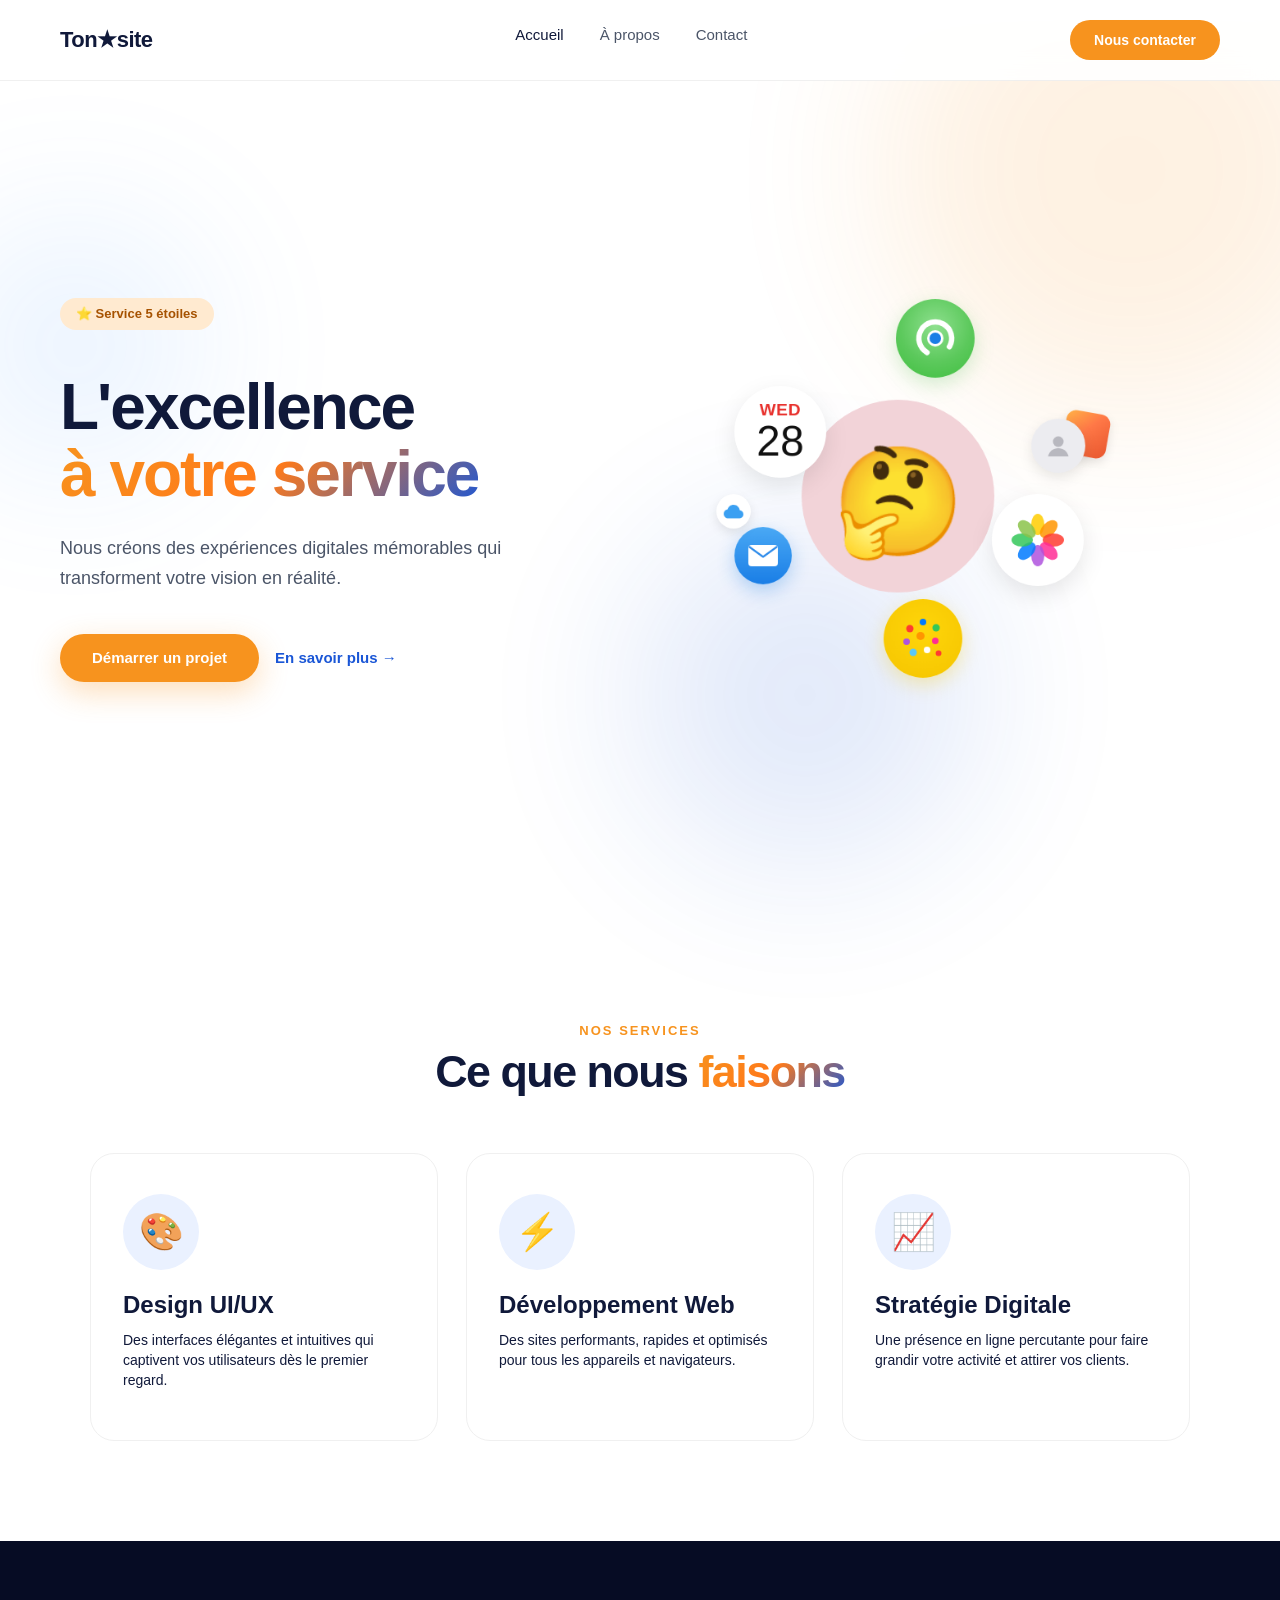
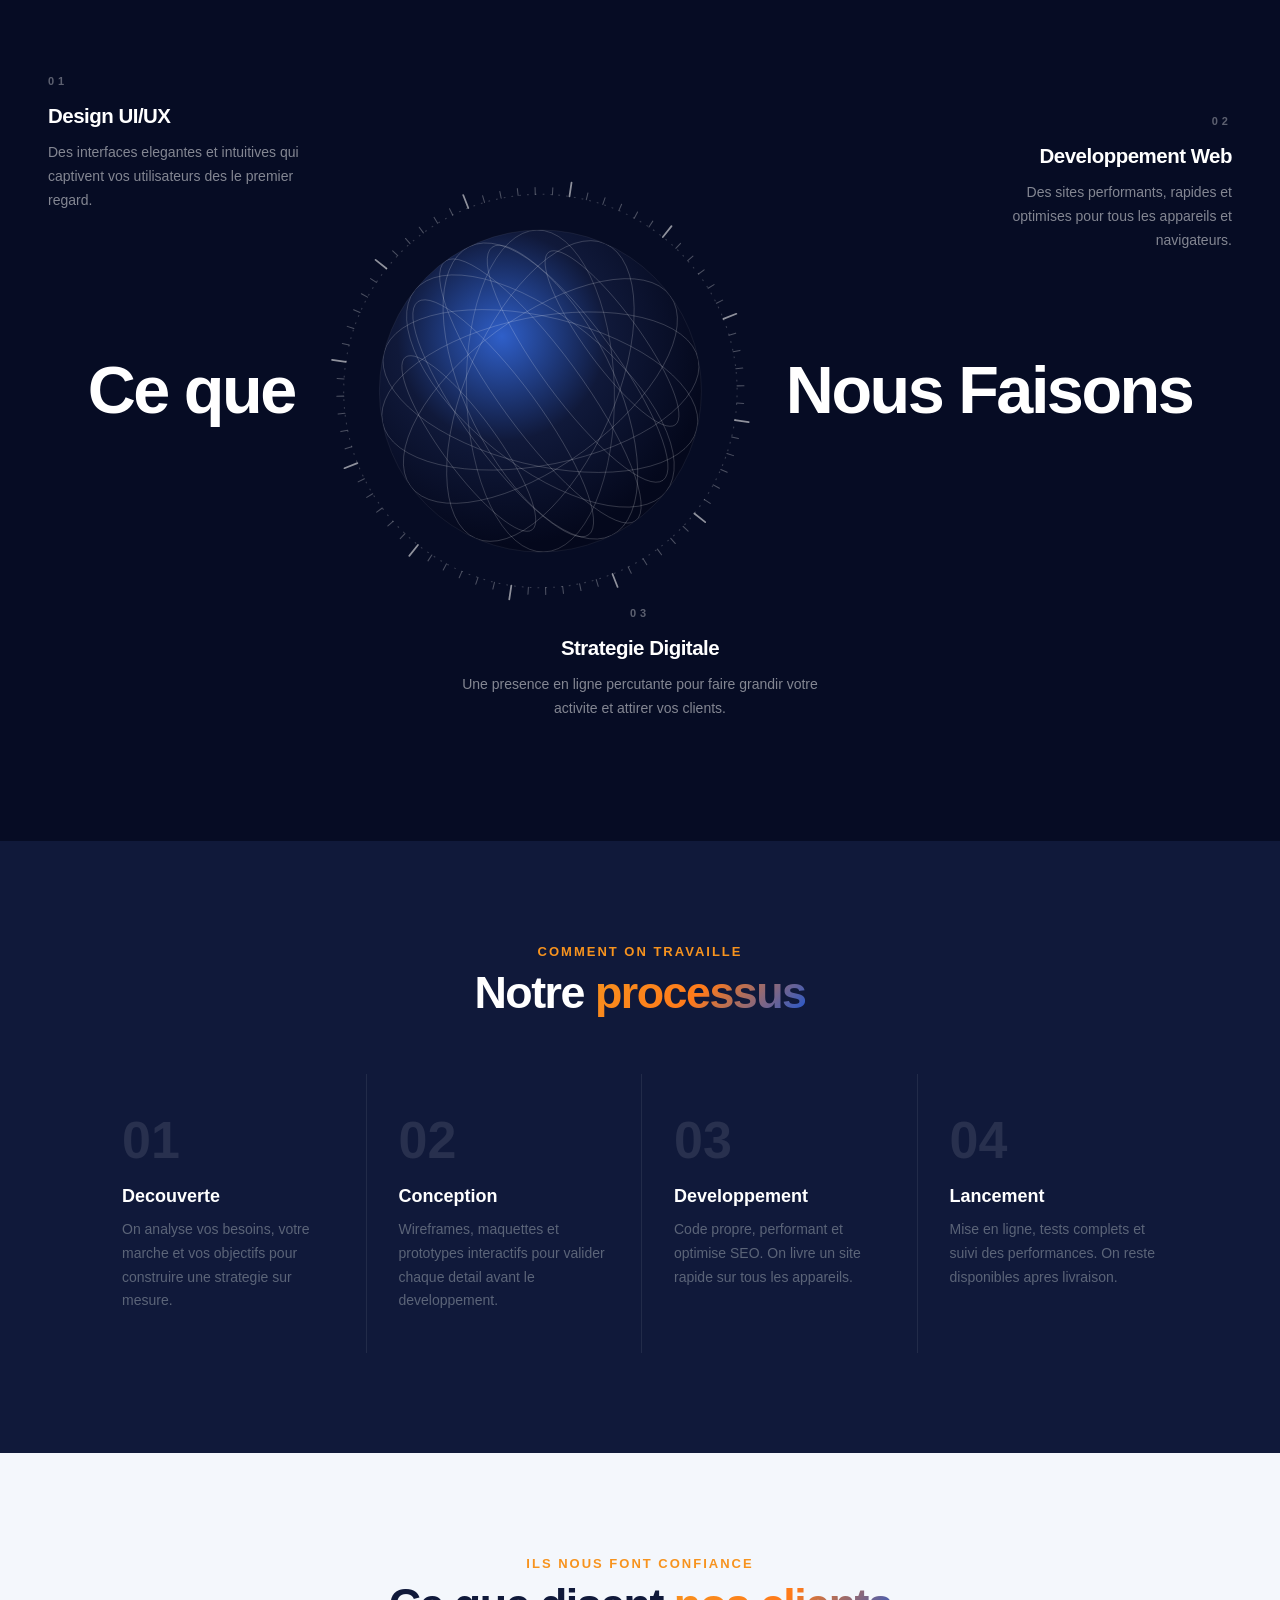
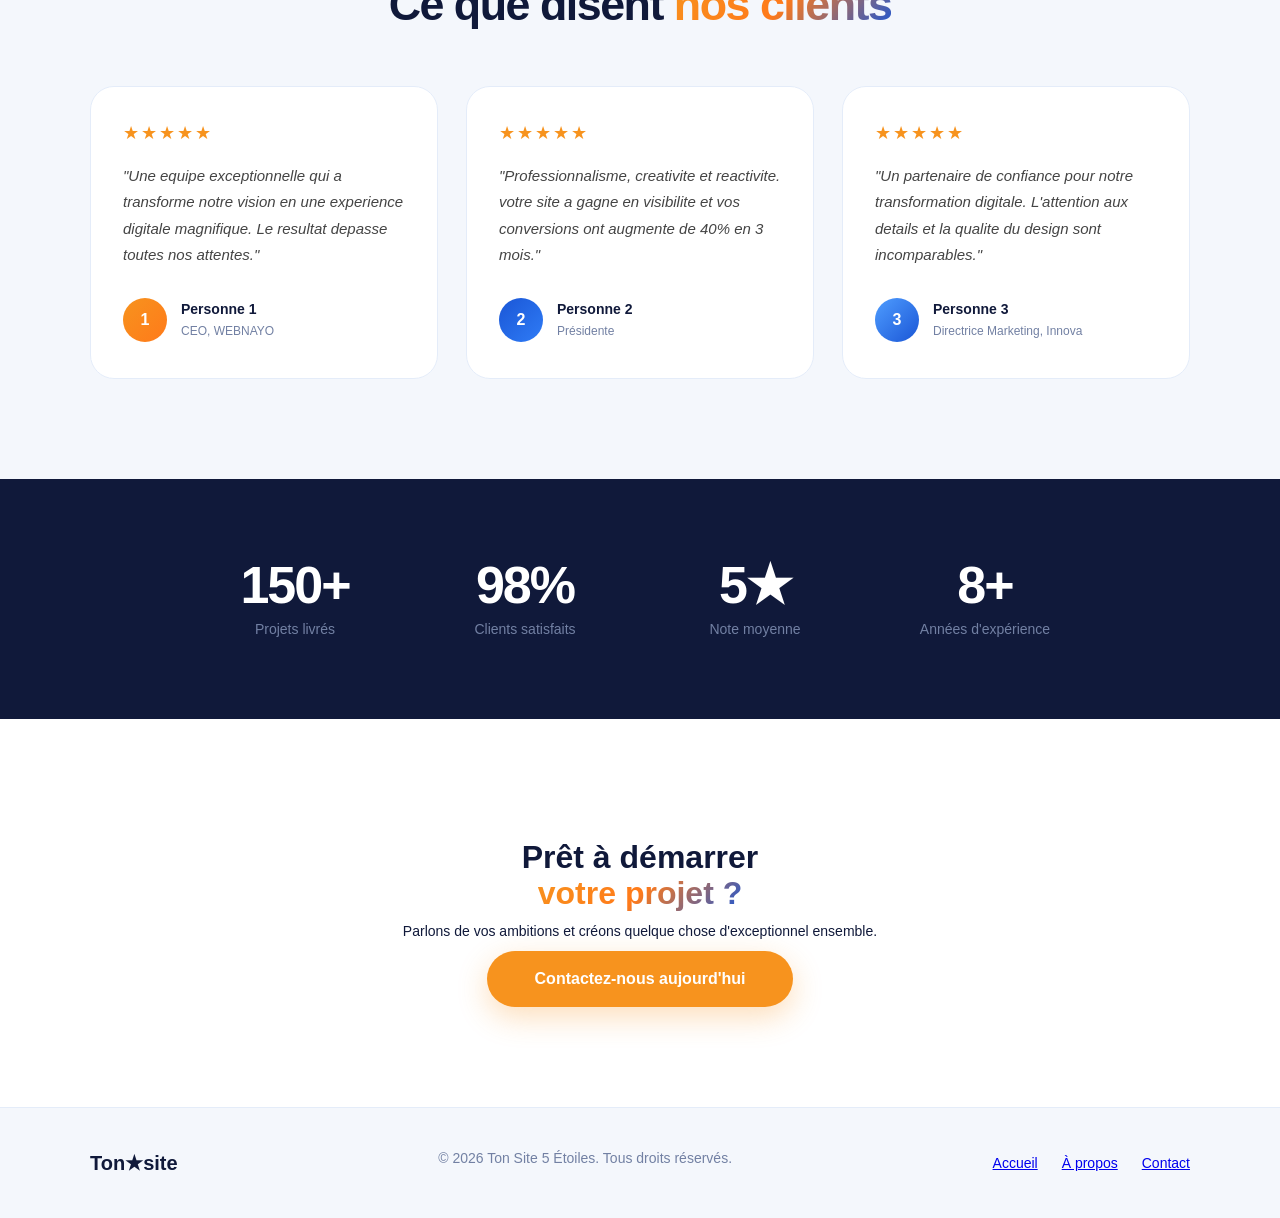
==== commit 76dfcddf: "Applique un système de design bleu/orange inspiré d'une affiche et remplace l'animation orbitale du " ====
--- a/index.html
+++ b/index.html
@@ -6,130 +6,157 @@
 <link href="6a0da6b29614e8743e58b1a1/css/jeremies-five-star-site-17f12b.webflow.shared.10fe411de.css" rel="stylesheet" type="text/css"/>
 <style id="orbit-override">
 
-/* 1. Permettre aux cartes d etre visibles en dehors du hero */
+/* Permettre a la scene de deborder du hero sans etre coupee */
 .fs-hero        { overflow: visible !important; }
-.fs-hero-visual {
-  overflow: visible !important;
-  position: relative !important;
-  display: flex !important;
-  justify-content: center !important;
-  align-items: center !important;
-  width: 520px;
-  height: 520px !important;
-}
-
-/* 2. Reset positionnement absolu ancien des cartes */
-.fs-card-1,
-.fs-card-2,
-.fs-card-3 {
-  position: absolute !important;
-  top: auto !important; left: auto !important;
-  right: auto !important; bottom: auto !important;
-  animation: none !important;
-  white-space: nowrap;
-}
-
-/* 3. Anneau orbital : pivot au centre du cercle J-star */
-.fs-orbit-ring {
+.fs-hero-visual { overflow: visible !important; }
+
+/* ── Scene "bulles" : pop d'entree + flottement independant par bulle,
+   plus un parallaxe souris applique en JS (voir hero-parallax) ── */
+.ic-scene {
+  position: relative;
+  width: 640px;
+  height: 590px;
+  transform: scale(.82);
+  transform-origin: center center;
+}
+
+.ic-bubble {
   position: absolute;
-  top: 50%;
-  left: 50%;
-  width: 0;
-  height: 0;
-  transform-origin: 0 0;
-  animation: orbit-ring-spin 10s linear infinite;
-  z-index: 10;
-}
-
-/* 4. Slots : 3 points a 120 deg sur l anneau (rayon 195px) */
-.fs-orbit-slot {
+  border-radius: 50%;
+  display: flex;
+  align-items: center;
+  justify-content: center;
+  opacity: 0;
+  will-change: transform;
+  animation:
+    ic-pop .9s cubic-bezier(.175,.885,.32,1.4) var(--ic-delay, 0s) forwards,
+    ic-float var(--ic-float-dur, 6s) ease-in-out calc(var(--ic-delay, 0s) + .9s) infinite;
+}
+
+.ic-memoji    { --ic-delay: .05s; --ic-float-dur: 7.2s; --ic-amp: -8px;  --ic-rot: .8deg;   }
+.ic-findmy    { --ic-delay: .25s; --ic-float-dur: 5.6s; --ic-amp: -9px;  --ic-rot: -1.4deg; }
+.ic-calendar  { --ic-delay: .40s; --ic-float-dur: 6.4s; --ic-amp: -10px; --ic-rot: 1.2deg;  }
+.ic-cloud     { --ic-delay: .55s; --ic-float-dur: 4.8s; --ic-amp: -6px;  --ic-rot: -2deg;   }
+.ic-mail      { --ic-delay: .50s; --ic-float-dur: 5.2s; --ic-amp: -8px;  --ic-rot: 1.6deg;  }
+.ic-photocard { --ic-delay: .60s; --ic-float-dur: 7.4s; --ic-amp: -7px;  --ic-rot: 3deg;    }
+.ic-contacts  { --ic-delay: .65s; --ic-float-dur: 6.8s; --ic-amp: -9px;  --ic-rot: -1.2deg; }
+.ic-photos    { --ic-delay: .35s; --ic-float-dur: 6s;   --ic-amp: -10px; --ic-rot: 1deg;    }
+.ic-invites   { --ic-delay: .70s; --ic-float-dur: 5.4s; --ic-amp: -8px;  --ic-rot: -1.6deg; }
+
+@keyframes ic-pop {
+  0%   { opacity: 0; transform: scale(.3) translateY(20px); }
+  100% { opacity: 1; transform: scale(1) translateY(0); }
+}
+@keyframes ic-float {
+  0%, 100% { transform: translateY(0) rotate(0deg); }
+  50%      { transform: translateY(var(--ic-amp, -9px)) rotate(var(--ic-rot, 1.2deg)); }
+}
+
+.ic-memoji {
+  width: 235px; height: 235px;
+  left: 200px; top: 185px;
+  background: #f2d3d8;
+  z-index: 5;
+  overflow: hidden;
+}
+.ic-memoji .ic-face {
+  font-size: 130px;
+  line-height: 1;
+  transform: translateY(6px);
+  animation: ic-think 11s ease-in-out infinite;
+}
+@keyframes ic-think {
+  0%, 100% { transform: translateY(6px) rotate(0deg); }
+  22%      { transform: translateY(2px) rotate(-4deg); }
+  48%      { transform: translateY(6px) rotate(0deg); }
+  74%      { transform: translateY(3px) rotate(3.5deg); }
+}
+
+.ic-findmy {
+  width: 96px; height: 96px;
+  left: 315px; top: 62px;
+  background: radial-gradient(circle at 50% 35%, #8ee08e 0%, #5cc95c 55%, #3fbf3f 100%);
+  box-shadow: 0 8px 24px rgba(80,190,80,.25);
+  z-index: 6;
+}
+
+.ic-calendar {
+  width: 112px; height: 112px;
+  left: 118px; top: 168px;
+  background: #fff;
+  box-shadow: 0 10px 30px rgba(0,0,0,.10);
+  flex-direction: column;
+  z-index: 6;
+}
+.ic-calendar .ic-day  { color: #e8322e; font-size: 21px; font-weight: 700; letter-spacing: .5px; }
+.ic-calendar .ic-date { color: #111; font-size: 52px; font-weight: 300; line-height: 1; margin-top: 2px; }
+
+.ic-cloud {
+  width: 42px; height: 42px;
+  left: 96px; top: 300px;
+  background: #fff;
+  box-shadow: 0 5px 14px rgba(0,0,0,.10);
+  z-index: 7;
+}
+
+.ic-mail {
+  width: 70px; height: 70px;
+  left: 118px; top: 340px;
+  background: linear-gradient(180deg, #4aa9f5 0%, #1a7ee6 100%);
+  box-shadow: 0 8px 22px rgba(30,130,230,.30);
+  z-index: 6;
+}
+
+.ic-contacts {
+  width: 66px; height: 66px;
+  left: 480px; top: 208px;
+  background: #ececf0;
+  box-shadow: 0 6px 18px rgba(0,0,0,.10);
+  z-index: 6;
+}
+
+.ic-photocard {
+  width: 54px; height: 54px;
+  left: 520px; top: 200px;
+  z-index: 5;
+}
+.ic-photocard:after {
+  content: "";
   position: absolute;
-  top: 0;
-  left: 0;
-  width: 0;
-  height: 0;
-}
-.fs-slot-1 { transform: rotate(  0deg) translateY(-195px); }
-.fs-slot-2 { transform: rotate(120deg) translateY(-195px); }
-.fs-slot-3 { transform: rotate(240deg) translateY(-195px); }
-
-/* 5. Cartes centrees sur leur slot, contre-rotation pour rester droites */
-.fs-orbit-slot .fs-card-float {
-  position: absolute !important;
-  top: 0 !important;
-  left: 0 !important;
-}
-
-/* Slot 1 : angle initial 0 deg -> contre-rotation 0 -> -360 */
-.fs-slot-1 .fs-card-float {
-  transform: translate(-50%, -50%) rotate(0deg);
-  animation: orbit-counter-0   10s linear infinite;
-}
-/* Slot 2 : angle initial 120 deg -> contre-rotation -120 -> -480 */
-.fs-slot-2 .fs-card-float {
-  transform: translate(-50%, -50%) rotate(-120deg);
-  animation: orbit-counter-120 10s linear infinite;
-}
-/* Slot 3 : angle initial 240 deg -> contre-rotation -240 -> -600 */
-.fs-slot-3 .fs-card-float {
-  transform: translate(-50%, -50%) rotate(-240deg);
-  animation: orbit-counter-240 10s linear infinite;
-}
-
-/* 6. Cercle J-star : visible au-dessus de l anneau */
-.fs-hero-circle       { z-index: 5; position: relative; }
-.fs-hero-circle-inner { z-index: 5; }
-
-/* 7. Keyframes ───────────────────────────────────── */
-@keyframes orbit-ring-spin {
-  from { transform: rotate(0deg);   }
-  to   { transform: rotate(360deg); }
-}
-@keyframes orbit-counter-0 {
-  from { transform: translate(-50%, -50%) rotate(  0deg); }
-  to   { transform: translate(-50%, -50%) rotate(-360deg); }
-}
-@keyframes orbit-counter-120 {
-  from { transform: translate(-50%, -50%) rotate(-120deg); }
-  to   { transform: translate(-50%, -50%) rotate(-480deg); }
-}
-@keyframes orbit-counter-240 {
-  from { transform: translate(-50%, -50%) rotate(-240deg); }
-  to   { transform: translate(-50%, -50%) rotate(-600deg); }
-}
-
-/* 8. Hover : ombre doree */
-.fs-card-float {
-  transition: box-shadow 0.3s ease;
-  cursor: default;
-}
-.fs-card-float:hover {
-  box-shadow: 0 16px 48px rgba(245,158,11,0.45) !important;
-}
-
-/* keyframes de base (float + spin) conserves pour le reste du site */
-@keyframes fs-float {
-  0%, 100% { transform: translateY(0px); }
-  50%       { transform: translateY(-18px); }
-}
-@keyframes fs-spin-slow {
-  from { transform: rotate(0deg);   }
-  to   { transform: rotate(360deg); }
-}
-@keyframes fs-slideDown {
-  from { transform: translateY(-100%); opacity: 0; }
-  to   { transform: translateY(0);     opacity: 1; }
-}
-@keyframes fs-fadeUp {
-  from { transform: translateY(32px); opacity: 0; }
-  to   { transform: translateY(0);    opacity: 1; }
-}
+  inset: 0;
+  border-radius: 12px;
+  background: linear-gradient(135deg, #ffb347 0%, #ff7847 45%, #e8562e 100%);
+  box-shadow: 0 5px 14px rgba(0,0,0,.12);
+  transform: rotate(10deg);
+}
+
+.ic-photos {
+  width: 112px; height: 112px;
+  left: 432px; top: 300px;
+  background: #fff;
+  box-shadow: 0 10px 30px rgba(0,0,0,.10);
+  z-index: 6;
+}
+.ic-photos svg { animation: ic-pinwheel 24s linear infinite; }
+@keyframes ic-pinwheel { to { transform: rotate(360deg); } }
+
+.ic-invites {
+  width: 96px; height: 96px;
+  left: 300px; top: 428px;
+  background: radial-gradient(circle at 50% 40%, #ffd60a 0%, #f5c400 100%);
+  box-shadow: 0 8px 24px rgba(245,200,0,.30);
+  z-index: 4;
+}
+
+@media (max-width: 991px) { .ic-scene { transform: scale(.6); } }
+@media (max-width: 767px) { .ic-scene { transform: scale(.48); } }
+@media (max-width: 479px) { .ic-scene { transform: scale(.4); } }
 
 </style>
 <style id="fss3-style">
 
 .fss3-section {
-  background: #000;
+  background: #060c24;
   min-height: 100vh;
   display: flex;
   align-items: center;
@@ -219,7 +246,7 @@
   transition: color .3s;
 }
 
-.fss3-card:hover .fss3-title { color: #f59e0b; }
+.fss3-card:hover .fss3-title { color: #f7931e; }
 .fss3-card:hover .fss3-desc  { color: rgba(255,255,255,0.75); }
 
 /* ── Reveal au scroll ── */
@@ -258,11 +285,8 @@
   .fs-hero-content { max-width: 100%; }
   .fs-hero-actions { justify-content: center; }
 
-  /* Orbit hero : rayon reduit */
+  /* Hero visuel : rayon reduit */
   .fs-hero-visual { width: 400px !important; height: 400px !important; }
-  .fs-slot-1 { transform: rotate(  0deg) translateY(-155px); }
-  .fs-slot-2 { transform: rotate(120deg) translateY(-155px); }
-  .fs-slot-3 { transform: rotate(240deg) translateY(-155px); }
 
   /* Services */
   .fs-services { padding: 80px 40px; }
@@ -303,20 +327,8 @@
   /* Hero */
   .fs-hero { padding: 88px 24px 48px; gap: 40px; }
 
-  /* Orbit hero : taille reduite */
+  /* Hero visuel : taille reduite */
   .fs-hero-visual { width: 320px !important; height: 320px !important; }
-  .fs-hero-circle { width: 180px !important; height: 180px !important; }
-  .fs-hero-circle-inner { font-size: 28px !important; }
-  .fs-slot-1 { transform: rotate(  0deg) translateY(-120px); }
-  .fs-slot-2 { transform: rotate(120deg) translateY(-120px); }
-  .fs-slot-3 { transform: rotate(240deg) translateY(-120px); }
-  .fs-card-float {
-    font-size: 11px !important;
-    padding: 10px 14px !important;
-    gap: 8px !important;
-    border-radius: 12px !important;
-  }
-  .fs-card-icon { font-size: 16px !important; }
 
   /* Services */
   .fs-services { padding: 60px 24px; }
@@ -403,19 +415,8 @@
   /* Hero */
   .fs-hero { padding: 76px 20px 40px; gap: 32px; }
 
-  /* Orbit hero : tres reduit */
+  /* Hero visuel : tres reduit */
   .fs-hero-visual { width: 270px !important; height: 270px !important; }
-  .fs-hero-circle { width: 150px !important; height: 150px !important; }
-  .fs-hero-circle-inner { font-size: 22px !important; }
-  .fs-slot-1 { transform: rotate(  0deg) translateY(-102px); }
-  .fs-slot-2 { transform: rotate(120deg) translateY(-102px); }
-  .fs-slot-3 { transform: rotate(240deg) translateY(-102px); }
-  .fs-card-float {
-    font-size: 10px !important;
-    padding: 8px 12px !important;
-    gap: 6px !important;
-  }
-  .fs-card-icon { font-size: 13px !important; }
 
   /* Services */
   .fs-services { padding: 48px 20px; }
@@ -443,7 +444,7 @@
 
 /* ── Temoignages ── */
 .fs-testimonials {
-  background: #f9f9f9;
+  background: #f4f7fc;
   padding: 100px 60px;
 }
 .fs-testi-grid {
@@ -455,7 +456,7 @@
 }
 .fs-testi-card {
   background: #fff;
-  border: 1px solid #eee;
+  border: 1px solid #e4ecf9;
   border-radius: 24px;
   padding: 36px 32px;
   display: flex;
@@ -467,7 +468,7 @@
   box-shadow: 0 16px 48px rgba(0,0,0,.08);
   transform: translateY(-4px);
 }
-.fs-testi-stars { color: #f59e0b; font-size: 18px; letter-spacing: 2px; }
+.fs-testi-stars { color: #f7931e; font-size: 18px; letter-spacing: 2px; }
 .fs-testi-text  { color: #444; font-size: 15px; line-height: 1.75; font-style: italic; flex: 1; }
 .fs-testi-author { display: flex; align-items: center; gap: 14px; }
 .fs-testi-avatar {
@@ -475,12 +476,12 @@
   display: flex; align-items: center; justify-content: center;
   font-weight: 800; font-size: 16px; color: #fff; flex-shrink: 0;
 }
-.fs-testi-name  { font-weight: 700; font-size: 14px; color: #111; }
-.fs-testi-role  { font-size: 12px; color: #888; margin-top: 2px; }
+.fs-testi-name  { font-weight: 700; font-size: 14px; color: #10193a; }
+.fs-testi-role  { font-size: 12px; color: #7280a3; margin-top: 2px; }
 
 /* ── Processus ── */
 .fs-process {
-  background: #111;
+  background: #10193a;
   padding: 100px 60px;
 }
 .fs-process-grid {
@@ -501,7 +502,7 @@
 .fs-process-step.fs-visible  { opacity: 1; transform: translateY(0); }
 .fs-process-num  { font-size: 52px; font-weight: 800; color: rgba(255,255,255,.1); line-height:1; margin-bottom:20px; }
 .fs-process-title { font-size: 18px; font-weight: 800; color: #fff; margin-bottom: 12px; }
-.fs-process-desc  { font-size: 14px; color: #666; line-height: 1.7; }
+.fs-process-desc  { font-size: 14px; color: #5b6478; line-height: 1.7; }
 
 /* ── Hero About ── */
 .fs-about-hero-wrap {
@@ -513,7 +514,7 @@
 }
 .fs-about-badge {
   display: inline-flex; align-items: center; gap: 6px;
-  background: #fef3c7; color: #92400e;
+  background: #ffead0; color: #a65200;
   border-radius: 100px; padding: 6px 18px;
   font-size: 13px; font-weight: 700;
   margin-bottom: 28px;
@@ -521,10 +522,10 @@
 .fs-about-h1 {
   font-size: clamp(40px,5.5vw,76px);
   font-weight: 800; letter-spacing: -2.5px;
-  color: #111; line-height: 1.05; margin-bottom: 28px;
+  color: #10193a; line-height: 1.05; margin-bottom: 28px;
 }
 .fs-about-sub {
-  font-size: 18px; color: #555; line-height: 1.7;
+  font-size: 18px; color: #4b5568; line-height: 1.7;
   max-width: 620px; margin: 0 auto 60px;
 }
 .fs-about-stats {
@@ -532,13 +533,13 @@
   flex-wrap: wrap;
 }
 .fs-about-stat-val {
-  font-size: 48px; font-weight: 800; letter-spacing:-2px; color:#111; line-height:1;
-}
-.fs-about-stat-lbl { font-size: 13px; color: #888; margin-top: 6px; font-weight: 500; }
+  font-size: 48px; font-weight: 800; letter-spacing:-2px; color:#10193a; line-height:1;
+}
+.fs-about-stat-lbl { font-size: 13px; color: #7280a3; margin-top: 6px; font-weight: 500; }
 
 /* ── Histoire ── */
 .fs-histoire {
-  background: #f9f9f9;
+  background: #f4f7fc;
   padding: 100px 60px;
 }
 .fs-histoire-inner {
@@ -554,16 +555,16 @@
   font-weight: 800; color: rgba(0,0,0,.06);
   line-height: 1; letter-spacing: -6px; margin-bottom: 8px;
 }
-.fs-histoire-subtitle { color: #f59e0b; font-size: 13px; font-weight: 700; letter-spacing: 3px; text-transform: uppercase; margin-bottom: 16px; }
-.fs-histoire-h2 { font-size: clamp(28px,3vw,44px); font-weight: 800; color: #111; letter-spacing:-1.5px; margin-bottom: 20px; }
-.fs-histoire-p  { font-size: 16px; color: #555; line-height: 1.8; margin-bottom: 16px; }
+.fs-histoire-subtitle { color: #f7931e; font-size: 13px; font-weight: 700; letter-spacing: 3px; text-transform: uppercase; margin-bottom: 16px; }
+.fs-histoire-h2 { font-size: clamp(28px,3vw,44px); font-weight: 800; color: #10193a; letter-spacing:-1.5px; margin-bottom: 20px; }
+.fs-histoire-p  { font-size: 16px; color: #4b5568; line-height: 1.8; margin-bottom: 16px; }
 .fs-histoire-visual {
   position: relative; height: 420px;
   display: flex; align-items: center; justify-content: center;
 }
 .fs-histoire-box {
   width: 280px; height: 280px; border-radius: 36px;
-  background: linear-gradient(135deg,#111 0%,#333 100%);
+  background: linear-gradient(135deg,#10193a 0%,#1a3170 100%);
   display: flex; align-items: center; justify-content: center;
   font-size: 90px;
   animation: fs-float 5s ease-in-out infinite;
@@ -575,8 +576,8 @@
   font-size: 13px; font-weight: 700;
   box-shadow: 0 4px 20px rgba(0,0,0,.1);
 }
-.fs-histoire-tag-1 { top: 32px; right: 16px; color: #f59e0b; }
-.fs-histoire-tag-2 { bottom: 48px; left: 0; color: #6366f1; }
+.fs-histoire-tag-1 { top: 32px; right: 16px; color: #f7931e; }
+.fs-histoire-tag-2 { bottom: 48px; left: 0; color: #1a56d6; }
 
 /* ── Equipe ── */
 .fs-equipe { background: #fff; padding: 100px 60px; }
@@ -591,12 +592,12 @@
   font-size: 40px; font-weight: 800; color: #fff;
   margin: 0 auto 20px;
 }
-.fs-equipe-name { font-size: 20px; font-weight: 800; color: #111; margin-bottom: 6px; }
-.fs-equipe-role { font-size: 13px; color: #f59e0b; font-weight: 700; letter-spacing: 2px; text-transform: uppercase; margin-bottom: 14px; }
-.fs-equipe-bio  { font-size: 14px; color: #666; line-height: 1.7; }
+.fs-equipe-name { font-size: 20px; font-weight: 800; color: #10193a; margin-bottom: 6px; }
+.fs-equipe-role { font-size: 13px; color: #f7931e; font-weight: 700; letter-spacing: 2px; text-transform: uppercase; margin-bottom: 14px; }
+.fs-equipe-bio  { font-size: 14px; color: #5b6478; line-height: 1.7; }
 
 /* ── Valeurs ── */
-.fs-valeurs { background: #0a0a0a; padding: 100px 60px; }
+.fs-valeurs { background: #060c24; padding: 100px 60px; }
 .fs-valeurs-grid {
   display: grid; grid-template-columns: repeat(3,1fr);
   gap: 24px; max-width: 1000px; margin: 64px auto 0;
@@ -606,20 +607,20 @@
   border-radius: 24px; padding: 40px 32px;
   transition: border-color .3s, background .3s;
 }
-.fs-valeur-card:hover { background: rgba(255,255,255,.04); border-color: rgba(245,158,11,.4); }
+.fs-valeur-card:hover { background: rgba(255,255,255,.04); border-color: rgba(247,147,30,.4); }
 .fs-valeur-emoji { font-size: 36px; margin-bottom: 20px; }
 .fs-valeur-title { font-size: 20px; font-weight: 800; color: #fff; margin-bottom: 12px; letter-spacing:-.5px; }
 .fs-valeur-desc  { font-size: 14px; color: rgba(255,255,255,.5); line-height: 1.75; }
 
 /* ── CTA About ── */
 .fs-cta-about {
-  background: linear-gradient(135deg,#f59e0b 0%,#ef4444 50%,#6366f1 100%);
+  background: linear-gradient(135deg,#f7931e 0%,#ff7a1a 50%,#1a56d6 100%);
   padding: 100px 60px; text-align: center;
 }
 .fs-cta-about h2 { font-size: clamp(36px,4.5vw,64px); font-weight:800; color:#fff; letter-spacing:-2px; margin-bottom:20px; }
 .fs-cta-about p  { font-size:18px; color:rgba(255,255,255,.85); max-width:520px; margin:0 auto 40px; line-height:1.7; }
 .fs-btn-white-lg {
-  background:#fff; color:#111; border-radius:100px;
+  background:#fff; color:#10193a; border-radius:100px;
   padding:16px 44px; font-size:16px; font-weight:700;
   text-decoration:none; display:inline-block;
   transition: transform .2s, box-shadow .2s;
@@ -667,7 +668,17 @@
   .fs-about-hero-wrap { padding-top: 90px; }
 }
 </style>
-</head><body class="body"><div class="fs-site"><nav class="fs-nav"><div class="fs-nav-logo">Ton<span>★</span>site</div><ul class="fs-nav-links" role="list"><li><a aria-current="page" class="fs-nav-link active w--current" href="index.html">Accueil</a></li><li><a class="fs-nav-link" href="a-propos/index.html">À propos</a></li><li><a class="fs-nav-link" href="contact/index.html">Contact</a></li></ul><a class="fs-nav-cta" href="contact/index.html">Nous contacter</a></nav><section class="fs-hero"><div class="fs-hero-bg"><div class="fs-orb fs-orb-1"></div><div class="fs-orb fs-orb-2"></div><div class="fs-orb fs-orb-3"></div></div><div class="fs-hero-content"><div class="fs-badge">⭐ Service 5 étoiles</div><h1 class="fs-hero-title">L'excellence<br/><span class="fs-gradient-text">à votre service</span></h1><p class="fs-hero-sub">Nous créons des expériences digitales mémorables qui transforment votre vision en réalité.</p><div class="fs-hero-actions"><a class="fs-btn-primary" href="contact/index.html">Démarrer un projet</a><a class="fs-btn-ghost" href="a-propos/index.html">En savoir plus →</a></div></div><div class="fs-hero-visual"><div class="fs-orbit-ring"><div class="fs-orbit-slot fs-slot-1"><div class="fs-card-float fs-card-1"><div class="fs-card-icon">🚀</div><div>Lancement rapide</div></div></div><div class="fs-orbit-slot fs-slot-2"><div class="fs-card-float fs-card-2"><div class="fs-card-icon">💎</div><div>Qualité premium</div></div></div><div class="fs-orbit-slot fs-slot-3"><div class="fs-card-float fs-card-3"><div class="fs-card-icon">✨</div><div>Design unique</div></div></div></div><div class="fs-hero-circle"><div class="fs-hero-circle-inner">T★</div></div></div></section><section class="fs-services"><div class="fs-section-header"><span class="fs-label">Nos services</span><h2 class="fs-section-title">Ce que nous <span class="fs-gradient-text">faisons</span></h2></div><div class="fs-services-grid"><div class="fs-service-card"><div class="fs-service-icon">🎨</div><h3>Design UI/UX</h3><p>Des interfaces élégantes et intuitives qui captivent vos utilisateurs dès le premier regard.</p></div><div class="fs-service-card"><div class="fs-service-icon">⚡</div><h3>Développement Web</h3><p>Des sites performants, rapides et optimisés pour tous les appareils et navigateurs.</p></div><div class="fs-service-card"><div class="fs-service-icon">📈</div><h3>Stratégie Digitale</h3><p>Une présence en ligne percutante pour faire grandir votre activité et attirer vos clients.</p></div></div></section>
+</head><body class="body"><div class="fs-site"><nav class="fs-nav"><div class="fs-nav-logo">Ton<span>★</span>site</div><ul class="fs-nav-links" role="list"><li><a aria-current="page" class="fs-nav-link active w--current" href="index.html">Accueil</a></li><li><a class="fs-nav-link" href="a-propos/index.html">À propos</a></li><li><a class="fs-nav-link" href="contact/index.html">Contact</a></li></ul><a class="fs-nav-cta" href="contact/index.html">Nous contacter</a></nav><section class="fs-hero"><div class="fs-hero-bg"><div class="fs-orb fs-orb-1"></div><div class="fs-orb fs-orb-2"></div><div class="fs-orb fs-orb-3"></div></div><div class="fs-hero-content"><div class="fs-badge">⭐ Service 5 étoiles</div><h1 class="fs-hero-title">L'excellence<br/><span class="fs-gradient-text">à votre service</span></h1><p class="fs-hero-sub">Nous créons des expériences digitales mémorables qui transforment votre vision en réalité.</p><div class="fs-hero-actions"><a class="fs-btn-primary" href="contact/index.html">Démarrer un projet</a><a class="fs-btn-ghost" href="a-propos/index.html">En savoir plus →</a></div></div><div class="fs-hero-visual"><div class="ic-scene" id="icScene">
+<div class="ic-bubble ic-findmy"><svg width="58" height="58" viewBox="0 0 58 58" fill="none"><circle cx="29" cy="29" r="20" stroke="#fff" stroke-width="6.5" stroke-dasharray="94 32" stroke-linecap="round" transform="rotate(120 29 29)"></circle><circle cx="29" cy="29" r="8.5" fill="#1a7ee6"></circle><circle cx="29" cy="29" r="8.5" fill="none" stroke="#fff" stroke-width="3"></circle></svg></div>
+<div class="ic-bubble ic-calendar"><div class="ic-day">WED</div><div class="ic-date">28</div></div>
+<div class="ic-bubble ic-memoji"><div class="ic-face" id="icFace">🤔</div></div>
+<div class="ic-bubble ic-cloud"><svg width="26" height="18" viewBox="0 0 26 18" fill="none"><path d="M20.5 17.5H6.8C3.6 17.5 1 15 1 11.9c0-2.8 2.1-5.1 4.8-5.5C6.7 3.2 9.6 1 13 1c3.9 0 7.1 2.9 7.6 6.7 2.5.3 4.4 2.4 4.4 4.9 0 2.7-2 4.9-4.5 4.9z" fill="#3ba0f2"></path></svg></div>
+<div class="ic-bubble ic-mail"><svg width="38" height="28" viewBox="0 0 38 28" fill="none"><rect x="1" y="1" width="36" height="26" rx="4" fill="#fff"></rect><path d="M2.5 3.5 19 15.5 35.5 3.5" stroke="#2f8ceb" stroke-width="2.2" fill="none" stroke-linecap="round" stroke-linejoin="round"></path></svg></div>
+<div class="ic-bubble ic-photocard"></div>
+<div class="ic-bubble ic-contacts"><svg width="34" height="34" viewBox="0 0 34 34" fill="none"><circle cx="17" cy="12" r="6.5" fill="#b8b8bf"></circle><path d="M4.5 30c1.5-6.5 6.5-10 12.5-10s11 3.5 12.5 10" fill="#b8b8bf"></path></svg></div>
+<div class="ic-bubble ic-photos"><svg width="66" height="66" viewBox="0 0 66 66" fill="none"><g><ellipse cx="33" cy="14" rx="8" ry="13" fill="#ffcc00" opacity=".85"></ellipse><ellipse cx="46.4" cy="19.6" rx="8" ry="13" fill="#ff9500" opacity=".85" transform="rotate(45 46.4 19.6)"></ellipse><ellipse cx="52" cy="33" rx="13" ry="8" fill="#ff3b30" opacity=".85"></ellipse><ellipse cx="46.4" cy="46.4" rx="8" ry="13" fill="#ff2d95" opacity=".85" transform="rotate(-45 46.4 46.4)"></ellipse><ellipse cx="33" cy="52" rx="8" ry="13" fill="#af52de" opacity=".85"></ellipse><ellipse cx="19.6" cy="46.4" rx="8" ry="13" fill="#007aff" opacity=".85" transform="rotate(45 19.6 46.4)"></ellipse><ellipse cx="14" cy="33" rx="13" ry="8" fill="#34c759" opacity=".85"></ellipse><ellipse cx="19.6" cy="19.6" rx="8" ry="13" fill="#8bc34a" opacity=".85" transform="rotate(-45 19.6 19.6)"></ellipse></g></svg></div>
+<div class="ic-bubble ic-invites"><svg width="60" height="60" viewBox="0 0 60 60" fill="none"><circle cx="14" cy="18" r="4.5" fill="#ff3b30"></circle><circle cx="30" cy="10" r="4" fill="#007aff"></circle><circle cx="46" cy="17" r="4.5" fill="#34c759"></circle><circle cx="10" cy="34" r="4" fill="#af52de"></circle><circle cx="27" cy="27" r="5" fill="#ff9500"></circle><circle cx="45" cy="33" r="4" fill="#ff2d95"></circle><circle cx="18" cy="47" r="4.5" fill="#5ac8fa"></circle><circle cx="35" cy="44" r="4" fill="#ffffff"></circle><circle cx="49" cy="48" r="3.5" fill="#ff3b30"></circle></svg></div>
+</div></div></section><section class="fs-services"><div class="fs-section-header"><span class="fs-label">Nos services</span><h2 class="fs-section-title">Ce que nous <span class="fs-gradient-text">faisons</span></h2></div><div class="fs-services-grid"><div class="fs-service-card"><div class="fs-service-icon">🎨</div><h3>Design UI/UX</h3><p>Des interfaces élégantes et intuitives qui captivent vos utilisateurs dès le premier regard.</p></div><div class="fs-service-card"><div class="fs-service-icon">⚡</div><h3>Développement Web</h3><p>Des sites performants, rapides et optimisés pour tous les appareils et navigateurs.</p></div><div class="fs-service-card"><div class="fs-service-icon">📈</div><h3>Stratégie Digitale</h3><p>Une présence en ligne percutante pour faire grandir votre activité et attirer vos clients.</p></div></div></section>
 <section class="fss3-section">
 <div class="fss3-scene">
 <!-- Carte 1 : haut-gauche -->
@@ -691,9 +702,9 @@
 <svg id="fss3-svg" overflow="visible" viewbox="0 0 500 500" xmlns="http://www.w3.org/2000/svg">
 <defs>
 <radialgradient cx="38%" cy="33%" id="fss3-sg" r="65%">
-<stop offset="0%" stop-color="#2e2e2e"></stop>
-<stop offset="50%" stop-color="#111"></stop>
-<stop offset="100%" stop-color="#030303"></stop>
+<stop offset="0%" stop-color="#2f5fc9"></stop>
+<stop offset="50%" stop-color="#10193a"></stop>
+<stop offset="100%" stop-color="#04081c"></stop>
 </radialgradient>
 <clippath id="fss3-sc">
 <circle cx="250" cy="250" r="185"></circle>
@@ -740,7 +751,7 @@
 </section>
 <section class="fs-process">
 <div class="fs-section-header fs-reveal-up" style="text-align:center">
-<span class="fs-label" style="color:#f59e0b">Comment on travaille</span>
+<span class="fs-label" style="color:#f7931e">Comment on travaille</span>
 <h2 class="fs-section-title" style="color:#fff">Notre <span class="fs-gradient-text">processus</span></h2>
 </div>
 <div class="fs-process-grid">
@@ -776,7 +787,7 @@
 <div class="fs-testi-stars">★★★★★</div>
 <p class="fs-testi-text">"Une equipe exceptionnelle qui a transforme notre vision en une experience digitale magnifique. Le resultat depasse toutes nos attentes."</p>
 <div class="fs-testi-author">
-<div class="fs-testi-avatar" style="background:linear-gradient(135deg,#f59e0b,#ef4444)">1</div>
+<div class="fs-testi-avatar" style="background:linear-gradient(135deg,#f7931e,#ff7a1a)">1</div>
 <div>
 <div class="fs-testi-name">Personne 1</div>
 <div class="fs-testi-role">CEO, WEBNAYO </div>
@@ -787,7 +798,7 @@
 <div class="fs-testi-stars">★★★★★</div>
 <p class="fs-testi-text">"Professionnalisme, creativite et reactivite. votre site a gagne en visibilite et vos conversions ont augmente de 40% en 3 mois."</p>
 <div class="fs-testi-author">
-<div class="fs-testi-avatar" style="background:linear-gradient(135deg,#6366f1,#8b5cf6)">2</div>
+<div class="fs-testi-avatar" style="background:linear-gradient(135deg,#1a56d6,#2f7cf6)">2</div>
 <div>
 <div class="fs-testi-name">Personne 2</div>
 <div class="fs-testi-role">Présidente</div>
@@ -798,7 +809,7 @@
 <div class="fs-testi-stars">★★★★★</div>
 <p class="fs-testi-text">"Un partenaire de confiance pour notre transformation digitale. L'attention aux details et la qualite du design sont incomparables."</p>
 <div class="fs-testi-author">
-<div class="fs-testi-avatar" style="background:linear-gradient(135deg,#10b981,#059669)">3</div>
+<div class="fs-testi-avatar" style="background:linear-gradient(135deg,#4f9dff,#1a56d6)">3</div>
 <div>
 <div class="fs-testi-name">Personne 3</div>
 <div class="fs-testi-role">Directrice Marketing, Innova</div>
@@ -900,4 +911,50 @@
   });
 })();
 </script>
+<script id="hero-parallax">
+(function () {
+  var scene = document.getElementById('icScene');
+  if (!scene) return;
+
+  var bubbles = [].slice.call(scene.querySelectorAll('.ic-bubble'));
+  var depths = bubbles.map(function (b) {
+    return b.classList.contains('ic-memoji') ? 6 : 10 + Math.random() * 10;
+  });
+
+  var targetX = 0, targetY = 0, curX = 0, curY = 0;
+
+  window.addEventListener('mousemove', function (e) {
+    targetX = (e.clientX / window.innerWidth  - 0.5) * 2;
+    targetY = (e.clientY / window.innerHeight - 0.5) * 2;
+  });
+
+  (function tick() {
+    curX += (targetX - curX) * 0.04;
+    curY += (targetY - curY) * 0.04;
+    bubbles.forEach(function (b, i) {
+      /* marge (et non transform) pour ne pas entrer en conflit avec les
+         animations de pop/flottement deja portees par transform */
+      b.style.marginLeft = (curX * depths[i]).toFixed(2) + 'px';
+      b.style.marginTop  = (curY * depths[i]).toFixed(2) + 'px';
+    });
+    requestAnimationFrame(tick);
+  })();
+
+  /* Le memoji central change de pose au fil d'une boucle de 11 s */
+  var face = document.getElementById('icFace');
+  if (face) {
+    var poses = ['🤔', '🧐', '🤔', '😌'];
+    var p = 0;
+    setInterval(function () {
+      p = (p + 1) % poses.length;
+      face.style.transition = 'opacity .35s';
+      face.style.opacity = 0;
+      setTimeout(function () {
+        face.textContent = poses[p];
+        face.style.opacity = 1;
+      }, 350);
+    }, 11000 / poses.length);
+  }
+})();
+</script>
 </body></html>
--- a/6a0da6b29614e8743e58b1a1/css/jeremies-five-star-site-17f12b.webflow.shared.10fe411de.css
+++ b/6a0da6b29614e8743e58b1a1/css/jeremies-five-star-site-17f12b.webflow.shared.10fe411de.css
@@ -543,7 +543,7 @@
 }
 
 .w-input[disabled]:not(.w-input-disabled), .w-select[disabled]:not(.w-input-disabled), .w-input[readonly], .w-select[readonly], fieldset[disabled]:not(.w-input-disabled) .w-input, fieldset[disabled]:not(.w-input-disabled) .w-select {
-  background-color: #eee;
+  background-color: #e4ecf9;
 }
 
 textarea.w-input, textarea.w-select {
@@ -2108,7 +2108,7 @@
 }
 
 .fs-site {
-  color: #111;
+  color: #10193a;
   background-color: #fff;
   font-family: Syne, DM Sans, sans-serif;
   overflow-x: hidden;
@@ -2132,7 +2132,7 @@
 }
 
 .fs-nav-logo {
-  color: #111;
+  color: #10193a;
   letter-spacing: -.5px;
   font-size: 22px;
   font-weight: 800;
@@ -2146,7 +2146,7 @@
 }
 
 .fs-nav-link {
-  color: #555;
+  color: #4b5568;
   font-size: 15px;
   font-weight: 500;
   text-decoration: none;
@@ -2155,12 +2155,12 @@
 }
 
 .fs-nav-link.active {
-  color: #111;
+  color: #10193a;
 }
 
 .fs-nav-cta {
   color: #fff;
-  background-color: #111;
+  background-color: #f7931e;
   border-radius: 100px;
   padding: 10px 24px;
   font-size: 14px;
@@ -2169,6 +2169,11 @@
   transition: background .2s, transform .2s;
 }
 
+.fs-nav-cta:hover {
+  background-color: #e8790a;
+  transform: translateY(-1px);
+}
+
 .fs-hero {
   background-color: #fff;
   align-items: center;
@@ -2194,7 +2199,7 @@
 }
 
 .fs-orb-1 {
-  background-color: #f59e0b;
+  background-color: #f7931e;
   width: 500px;
   height: 500px;
   animation-delay: 0s;
@@ -2203,7 +2208,7 @@
 }
 
 .fs-orb-2 {
-  background-color: #6366f1;
+  background-color: #1a56d6;
   width: 350px;
   height: 350px;
   animation-delay: 2s;
@@ -2212,7 +2217,7 @@
 }
 
 .fs-orb-3 {
-  background-color: #10b981;
+  background-color: #4f9dff;
   width: 250px;
   height: 250px;
   animation-delay: 4s;
@@ -2229,8 +2234,8 @@
 .fs-badge {
   grid-column-gap: 6px;
   grid-row-gap: 6px;
-  color: #92400e;
-  background-color: #fef3c7;
+  color: #a65200;
+  background-color: #ffead0;
   border-radius: 100px;
   align-items: center;
   margin-bottom: 24px;
@@ -2242,7 +2247,7 @@
 }
 
 .fs-hero-title {
-  color: #111;
+  color: #10193a;
   letter-spacing: -2px;
   margin-bottom: 24px;
   font-size: clamp(44px, 5vw, 72px);
@@ -2254,13 +2259,13 @@
 .fs-gradient-text {
   -webkit-text-fill-color: transparent;
   -webkit-text-fill-color: transparent;
-  background-image: linear-gradient(135deg, #f59e0b 0%, #ef4444 50%, #6366f1 100%);
+  background-image: linear-gradient(135deg, #f7931e 0%, #ff7a1a 50%, #1a56d6 100%);
   -webkit-background-clip: text;
   background-clip: text;
 }
 
 .fs-hero-sub {
-  color: #555;
+  color: #4b5568;
   margin-bottom: 40px;
   font-size: 18px;
   line-height: 1.7;
@@ -2277,7 +2282,7 @@
 
 .fs-btn-primary {
   color: #fff;
-  background-color: #111;
+  background-color: #f7931e;
   border-radius: 100px;
   padding: 14px 32px;
   font-size: 15px;
@@ -2285,12 +2290,19 @@
   text-decoration: none;
   transition: all .2s;
   display: inline-block;
+  box-shadow: 0 10px 30px #f7931e4d;
+}
+
+.fs-btn-primary:hover {
+  background-color: #e8790a;
+  transform: translateY(-2px);
+  box-shadow: 0 14px 36px #f7931e66;
 }
 
 .fs-btn-ghost {
   grid-column-gap: 6px;
   grid-row-gap: 6px;
-  color: #111;
+  color: #1a56d6;
   align-items: center;
   font-size: 15px;
   font-weight: 600;
@@ -2309,7 +2321,7 @@
 }
 
 .fs-hero-circle {
-  background-image: linear-gradient(135deg, #f59e0b, #ef4444);
+  background-image: linear-gradient(135deg, #f7931e, #ff7a1a);
   border-radius: 50%;
   justify-content: center;
   align-items: center;
@@ -2317,7 +2329,7 @@
   height: 280px;
   animation: 20s linear infinite fs-spin-slow;
   display: flex;
-  box-shadow: 0 20px 60px #f59e0b4d;
+  box-shadow: 0 20px 60px #f7931e4d;
 }
 
 .fs-hero-circle-inner {
@@ -2330,7 +2342,7 @@
 .fs-card-float {
   grid-column-gap: 12px;
   grid-row-gap: 12px;
-  color: #111;
+  color: #10193a;
   white-space: nowrap;
   background-color: #fff;
   border-radius: 16px;
@@ -2376,7 +2388,7 @@
 }
 
 .fs-label {
-  color: #f59e0b;
+  color: #f7931e;
   letter-spacing: 2px;
   text-transform: uppercase;
   font-size: 13px;
@@ -2384,7 +2396,7 @@
 }
 
 .fs-section-title {
-  color: #111;
+  color: #10193a;
   letter-spacing: -1.5px;
   margin-top: 12px;
   font-size: clamp(32px, 3.5vw, 52px);
@@ -2409,13 +2421,26 @@
   transition: all .3s;
 }
 
+.fs-service-card:hover {
+  border-color: #1a56d6;
+  transform: translateY(-6px);
+  box-shadow: 0 20px 44px #1a56d61f;
+}
+
 .fs-service-icon {
+  width: 76px;
+  height: 76px;
+  background-color: #eaf1ff;
+  border-radius: 50%;
+  justify-content: center;
+  align-items: center;
   margin-bottom: 20px;
   font-size: 36px;
+  display: flex;
 }
 
 .fs-stats {
-  background-color: #111;
+  background-color: #10193a;
   padding: 80px 60px;
 }
 
@@ -2442,7 +2467,7 @@
 }
 
 .fs-stat-label {
-  color: #888;
+  color: #7280a3;
   margin-top: 8px;
   font-size: 14px;
   font-weight: 500;
@@ -2465,8 +2490,8 @@
 }
 
 .fs-footer {
-  background-color: #f9f9f9;
-  border-top: 1px solid #eee;
+  background-color: #f4f7fc;
+  border-top: 1px solid #e4ecf9;
   padding: 40px 60px;
 }
 
@@ -2479,13 +2504,13 @@
 }
 
 .fs-footer-logo {
-  color: #111;
+  color: #10193a;
   font-size: 20px;
   font-weight: 800;
 }
 
 .fs-footer-copy {
-  color: #888;
+  color: #7280a3;
   font-size: 14px;
 }
 
@@ -2517,7 +2542,7 @@
 .fs-gradient-text-1 {
   -webkit-text-fill-color: transparent;
   -webkit-text-fill-color: transparent;
-  background-image: linear-gradient(135deg, #f59e0b 0%, #ef4444 50%, #6366f1 100%);
+  background-image: linear-gradient(135deg, #f7931e 0%, #ff7a1a 50%, #1a56d6 100%);
   -webkit-background-clip: text;
   background-clip: text;
 }
@@ -2543,7 +2568,7 @@
 }
 
 .fs-story-box {
-  background-image: linear-gradient(135deg, #111 0%, #333 100%);
+  background-image: linear-gradient(135deg, #10193a 0%, #1a3170 100%);
   border-radius: 32px;
   justify-content: center;
   align-items: center;
@@ -2566,19 +2591,19 @@
 }
 
 .fs-story-tag-1 {
-  color: #f59e0b;
+  color: #f7931e;
   top: 20px;
   right: 20px;
 }
 
 .fs-story-tag-2 {
-  color: #6366f1;
+  color: #1a56d6;
   bottom: 30px;
   left: 0;
 }
 
 .fs-values {
-  background-color: #f9f9f9;
+  background-color: #f4f7fc;
   padding: 100px 60px;
 }
 
@@ -2594,15 +2619,28 @@
 
 .fs-value-card {
   background-color: #fff;
-  border: 1px solid #eee;
+  border: 1px solid #e4ecf9;
   border-radius: 20px;
   padding: 36px 28px;
   transition: all .3s;
 }
 
+.fs-value-card:hover {
+  border-color: #1a56d6;
+  transform: translateY(-6px);
+  box-shadow: 0 20px 44px #1a56d61f;
+}
+
 .fs-value-emoji {
+  width: 68px;
+  height: 68px;
+  background-color: #eaf1ff;
+  border-radius: 50%;
+  justify-content: center;
+  align-items: center;
   margin-bottom: 16px;
   font-size: 32px;
+  display: flex;
 }
 
 .fs-team {
@@ -2638,20 +2676,20 @@
 }
 
 .fs-team-avatar.inline-div-0 {
-  background-image: linear-gradient(135deg, #f59e0b, #ef4444);
+  background-image: linear-gradient(135deg, #f7931e, #ff7a1a);
 }
 
 .fs-team-avatar.inline-div-1 {
-  background-image: linear-gradient(135deg, #6366f1, #8b5cf6);
+  background-image: linear-gradient(135deg, #1a56d6, #2f7cf6);
 }
 
 .fs-team-avatar.inline-div-2 {
-  background-image: linear-gradient(135deg, #10b981, #059669);
+  background-image: linear-gradient(135deg, #4f9dff, #1a56d6);
 }
 
 .fs-cta-section-1 {
   text-align: center;
-  background-color: #111;
+  background-color: #10193a;
   padding: 100px 60px;
 }
 
@@ -2661,7 +2699,7 @@
 }
 
 .fs-btn-white {
-  color: #111;
+  color: #10193a;
   background-color: #fff;
   border-radius: 100px;
   padding: 16px 40px;
@@ -2673,7 +2711,7 @@
 }
 
 .fs-footer-1 {
-  background-color: #0a0a0a;
+  background-color: #060c24;
   border-top: 1px solid #222;
   padding: 40px 60px;
 }
@@ -2685,7 +2723,7 @@
 }
 
 .fs-footer-copy-1 {
-  color: #666;
+  color: #5b6478;
   font-size: 14px;
 }
 
